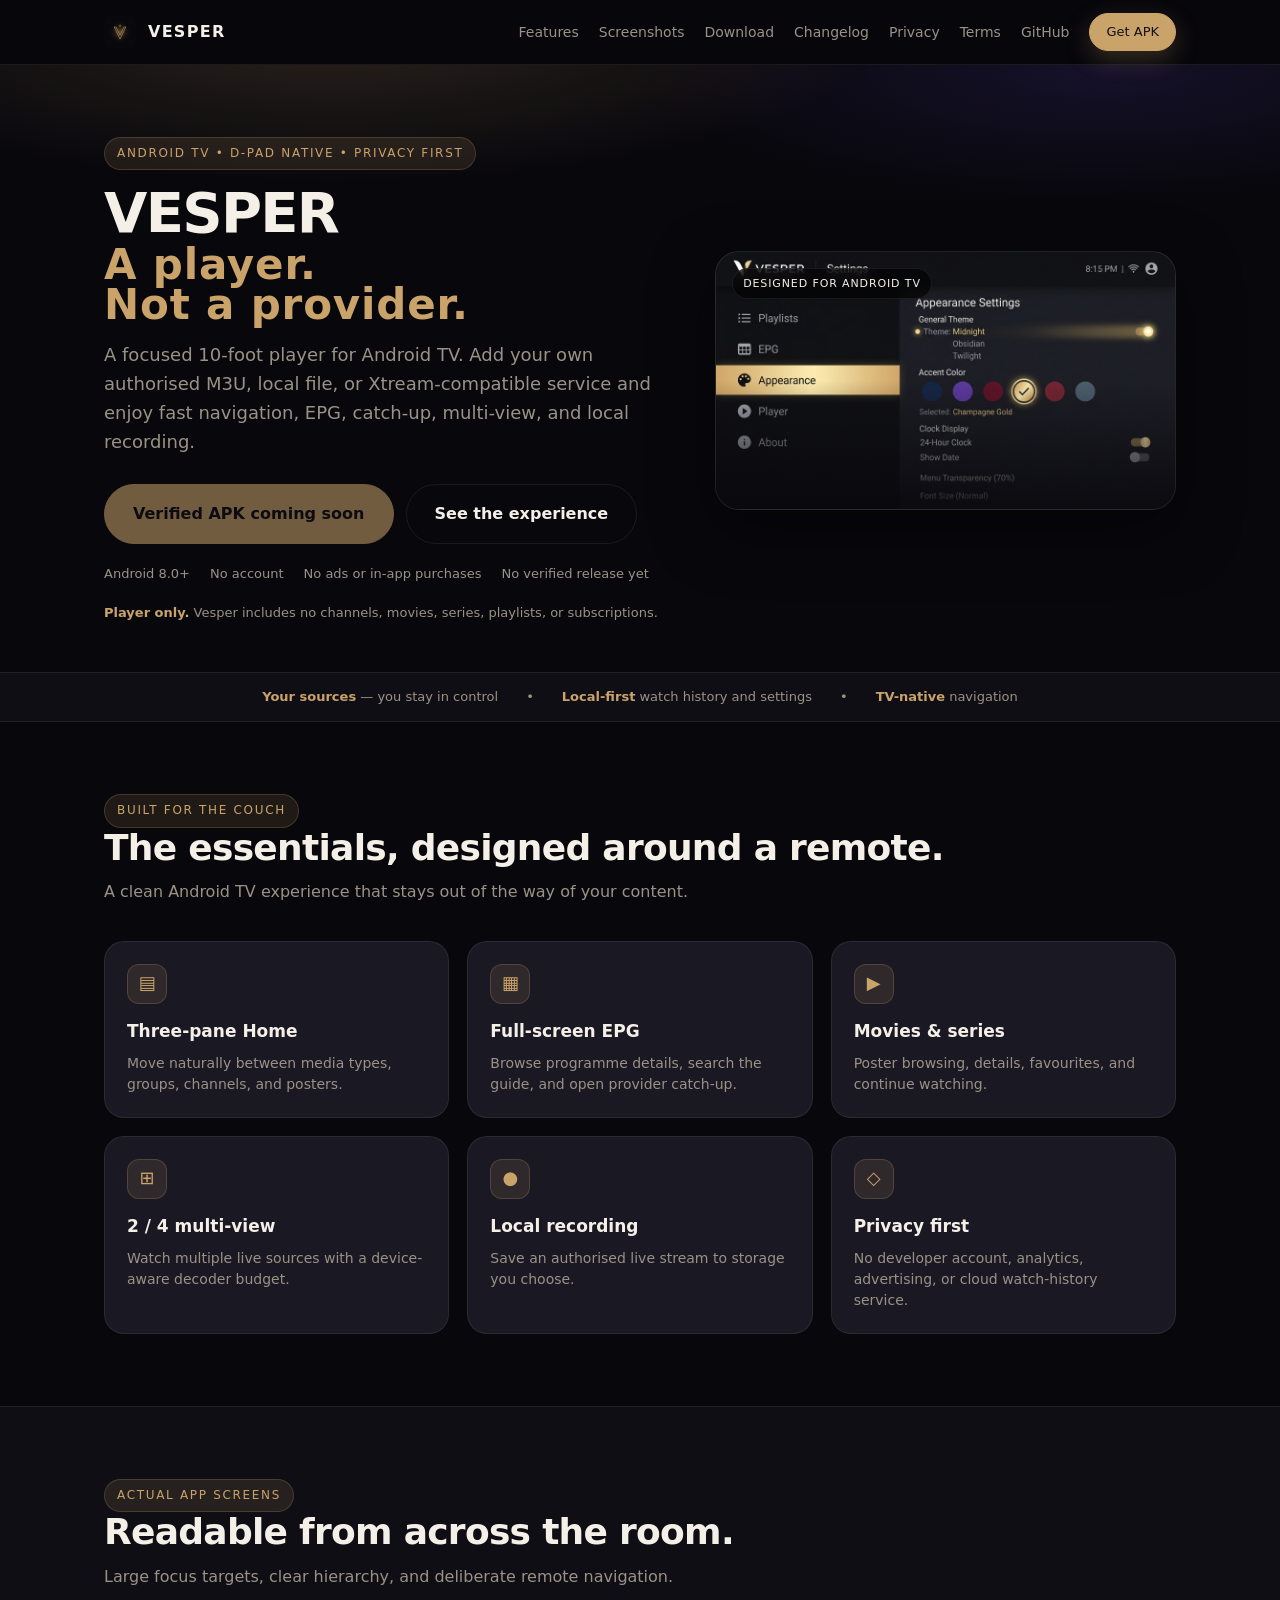
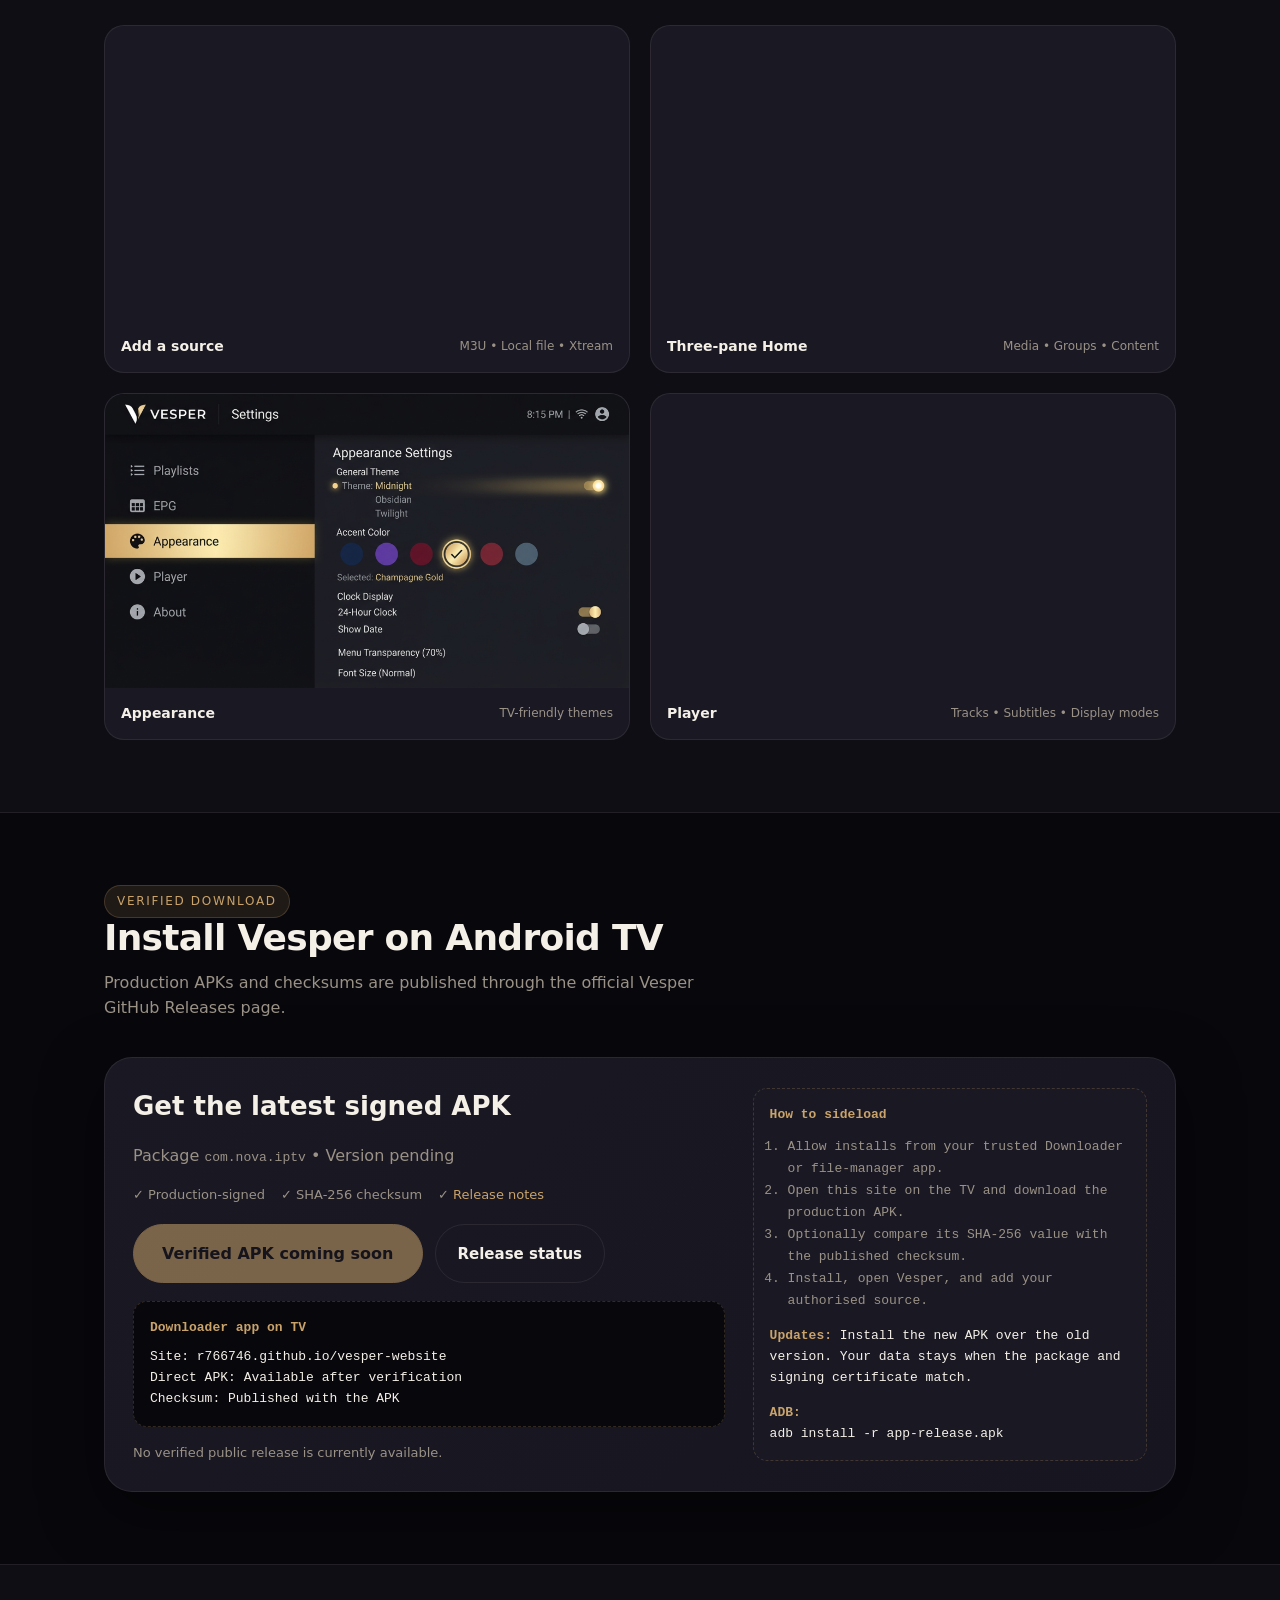
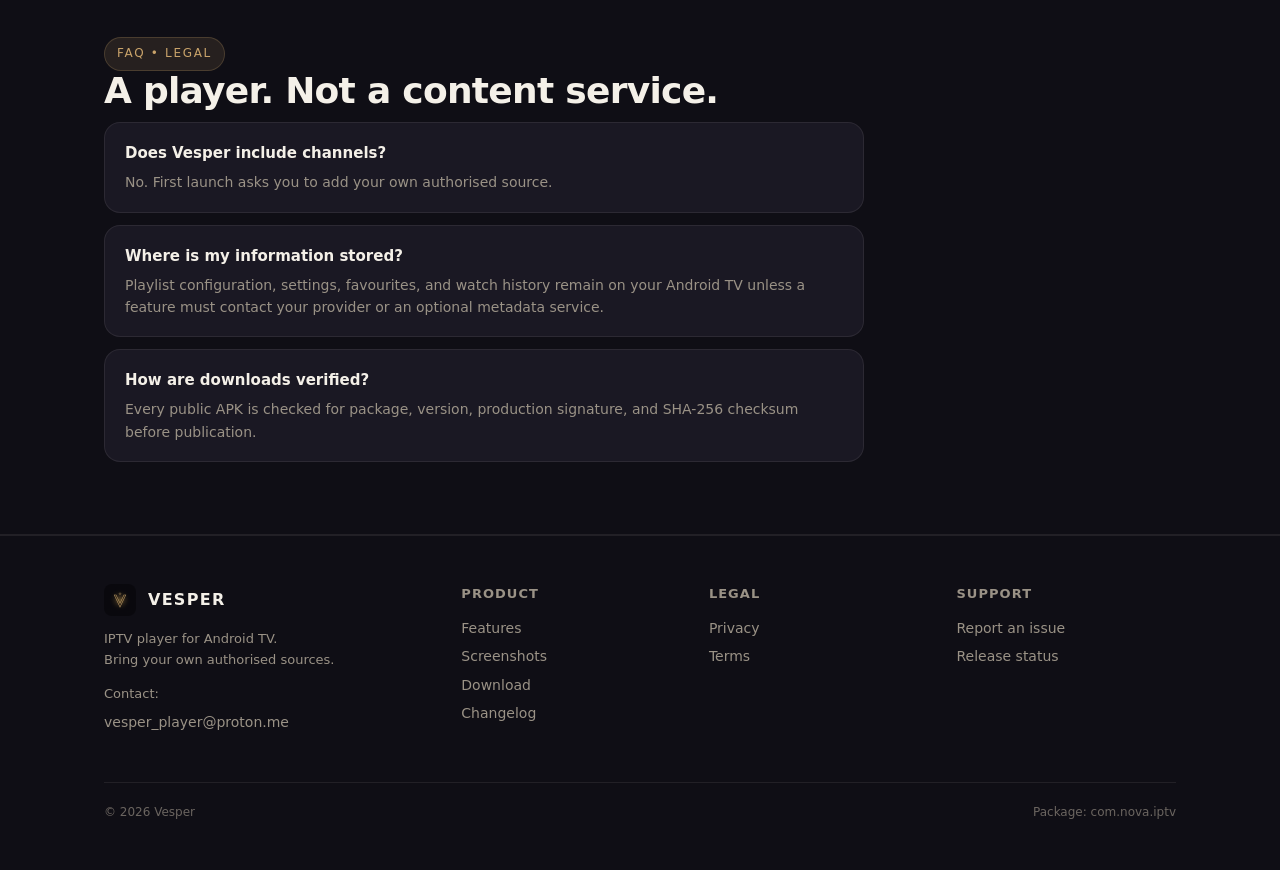
==== index.html @ 85195ca3 "Harden verified APK download website" ====
<!DOCTYPE html>
<html lang="en">
<head>
  <meta charset="utf-8"/>
  <meta name="viewport" content="width=device-width, initial-scale=1"/>
  <title>Vesper — IPTV Player for Android TV</title>
  <meta name="description" content="Vesper is a privacy-first IPTV player for Android TV. Bring your own authorised M3U, local file, or Xtream-compatible service."/>
  <meta name="referrer" content="strict-origin-when-cross-origin"/>
  <meta http-equiv="Content-Security-Policy" content="default-src 'self'; img-src 'self' data:; script-src 'self'; style-src 'self'; connect-src 'self' https://api.github.com; base-uri 'self'; form-action 'none'; upgrade-insecure-requests"/>
  <link rel="canonical" href="https://r766746.github.io/vesper-website/"/>
  <meta property="og:title" content="Vesper — IPTV Player for Android TV"/>
  <meta property="og:description" content="A fast, privacy-first player built for the couch. Bring your own authorised sources."/>
  <meta property="og:image" content="https://r766746.github.io/vesper-website/assets/feature.png"/>
  <meta property="og:image:width" content="1024"/>
  <meta property="og:image:height" content="500"/>
  <meta property="og:url" content="https://r766746.github.io/vesper-website/"/>
  <meta property="og:type" content="website"/>
  <meta name="twitter:card" content="summary_large_image"/>
  <meta name="twitter:title" content="Vesper — IPTV Player for Android TV"/>
  <meta name="twitter:description" content="A fast, privacy-first player built for the couch."/>
  <meta name="twitter:image" content="https://r766746.github.io/vesper-website/assets/feature.png"/>
  <meta name="theme-color" content="#08070C"/>
  <link rel="icon" href="./assets/app_icon.png"/>
  <link rel="stylesheet" href="./assets/style.css"/>
</head>
<body>
<a href="#main-content" class="skip-link">Skip to main content</a>

<header class="header">
  <div class="container header-inner">
    <a class="brand" href="./" aria-label="Vesper home">
      <img src="./assets/app_icon.png" width="512" height="512" alt=""/> VESPER
    </a>
    <nav class="nav" id="nav" aria-label="Primary navigation">
      <a href="#features">Features</a>
      <a href="#screenshots">Screenshots</a>
      <a href="#download">Download</a>
      <a href="./changelog.html">Changelog</a>
      <a href="./privacy.html">Privacy</a>
      <a href="./terms.html">Terms</a>
      <a href="https://github.com/R766746/vesper-website" target="_blank" rel="noopener noreferrer">GitHub</a>
      <a class="btn btn-primary nav-cta" href="#download">Get APK</a>
    </nav>
    <button class="mobile-toggle" type="button" aria-label="Open navigation" aria-controls="nav" aria-expanded="false">Menu</button>
  </div>
</header>

<main id="main-content">
  <section class="hero">
    <div class="container hero-grid">
      <div>
        <div class="kicker">Android TV • D-pad native • Privacy first</div>
        <h1>VESPER <span>A player.<br/>Not a provider.</span></h1>
        <p class="lead">A focused 10-foot player for Android TV. Add your own authorised M3U, local file, or Xtream-compatible service and enjoy fast navigation, EPG, catch-up, multi-view, and local recording.</p>
        <div class="hero-actions">
          <a id="hero-dl" class="btn btn-primary btn-lg is-disabled" aria-disabled="true" tabindex="-1">Verified APK coming soon</a>
          <a class="btn btn-ghost btn-lg" href="#screenshots">See the experience</a>
        </div>
        <div class="hero-meta">
          <span>Android 8.0+</span>
          <span>No account</span>
          <span>No ads or in-app purchases</span>
          <span id="latest-version" aria-live="polite">Checking release…</span>
        </div>
        <p class="hero-note"><strong>Player only.</strong> Vesper includes no channels, movies, series, playlists, or subscriptions.</p>
      </div>
      <div class="hero-visual">
        <div class="badge-live">Designed for Android TV</div>
        <img src="./screenshots/screenshot_03_settings.png" width="1920" height="1080" alt="Vesper appearance settings on Android TV" fetchpriority="high"/>
      </div>
    </div>
  </section>

  <div class="trust">
    <div class="container trust-inner">
      <span><strong>Your sources</strong> — you stay in control</span>
      <span aria-hidden="true">•</span>
      <span><strong>Local-first</strong> watch history and settings</span>
      <span aria-hidden="true">•</span>
      <span><strong>TV-native</strong> navigation</span>
    </div>
  </div>

  <section id="features" class="section">
    <div class="container">
      <div class="kicker">Built for the couch</div>
      <h2>The essentials, designed around a remote.</h2>
      <p class="sub">A clean Android TV experience that stays out of the way of your content.</p>
      <div class="grid-3">
        <article class="card"><div class="icon" aria-hidden="true">▤</div><h3>Three-pane Home</h3><p>Move naturally between media types, groups, channels, and posters.</p></article>
        <article class="card"><div class="icon" aria-hidden="true">▦</div><h3>Full-screen EPG</h3><p>Browse programme details, search the guide, and open provider catch-up.</p></article>
        <article class="card"><div class="icon" aria-hidden="true">▶</div><h3>Movies &amp; series</h3><p>Poster browsing, details, favourites, and continue watching.</p></article>
        <article class="card"><div class="icon" aria-hidden="true">⊞</div><h3>2 / 4 multi-view</h3><p>Watch multiple live sources with a device-aware decoder budget.</p></article>
        <article class="card"><div class="icon" aria-hidden="true">●</div><h3>Local recording</h3><p>Save an authorised live stream to storage you choose.</p></article>
        <article class="card"><div class="icon" aria-hidden="true">◇</div><h3>Privacy first</h3><p>No developer account, analytics, advertising, or cloud watch-history service.</p></article>
      </div>
    </div>
  </section>

  <section id="screenshots" class="section section-alt">
    <div class="container">
      <div class="kicker">Actual app screens</div>
      <h2>Readable from across the room.</h2>
      <p class="sub">Large focus targets, clear hierarchy, and deliberate remote navigation.</p>
      <div class="screens">
        <figure class="screen"><img src="./screenshots/screenshot_01_add_playlist.png" width="1920" height="1080" alt="Vesper Add Playlist screen" loading="lazy" decoding="async"/><figcaption class="cap"><b>Add a source</b><span>M3U • Local file • Xtream</span></figcaption></figure>
        <figure class="screen"><img src="./screenshots/screenshot_02_empty_home.png" width="1920" height="1080" alt="Vesper three-pane Home screen" loading="lazy" decoding="async"/><figcaption class="cap"><b>Three-pane Home</b><span>Media • Groups • Content</span></figcaption></figure>
        <figure class="screen"><img src="./screenshots/screenshot_03_settings.png" width="1920" height="1080" alt="Vesper appearance settings screen" loading="lazy" decoding="async"/><figcaption class="cap"><b>Appearance</b><span>TV-friendly themes</span></figcaption></figure>
        <figure class="screen"><img src="./screenshots/screenshot_04_player.png" width="1920" height="1080" alt="Vesper live player controls" loading="lazy" decoding="async"/><figcaption class="cap"><b>Player</b><span>Tracks • Subtitles • Display modes</span></figcaption></figure>
      </div>
    </div>
  </section>

  <section id="download" class="section">
    <div class="container">
      <div class="kicker">Verified download</div>
      <h2>Install Vesper on Android TV</h2>
      <p class="sub">Production APKs and checksums are published through the official Vesper GitHub Releases page.</p>
      <div class="download-box">
        <div>
          <h3>Get the latest signed APK</h3>
          <p class="muted">Package <code>com.nova.iptv</code> • Version <span id="dl-version">pending</span></p>
          <div class="dl-meta"><span>✓ Production-signed</span><span>✓ SHA-256 checksum</span><span>✓ <a href="./changelog.html">Release notes</a></span></div>
          <div class="dl-actions">
            <a id="dl-btn" class="btn btn-primary btn-lg is-disabled" aria-disabled="true" tabindex="-1">Verified APK coming soon</a>
            <a id="release-history-link" class="btn btn-ghost" href="./changelog.html">Release status</a>
          </div>
          <div class="code-box download-details">
            <div><b>Downloader app on TV</b></div>
            <div class="detail-row">Site: <code>r766746.github.io/vesper-website</code></div>
            <div>Direct APK: <code id="direct-apk">Available after verification</code></div>
            <div>Checksum: <code id="checksum-link">Published with the APK</code></div>
          </div>
          <div id="release-notes" class="small muted release-status" aria-live="polite">Checking verified release information…</div>
        </div>
        <div class="code-box install-box">
          <b>How to sideload</b>
          <ol class="install-steps muted">
            <li>Allow installs from your trusted Downloader or file-manager app.</li>
            <li>Open this site on the TV and download the production APK.</li>
            <li>Optionally compare its SHA-256 value with the published checksum.</li>
            <li>Install, open Vesper, and add your authorised source.</li>
          </ol>
          <div class="install-note"><b>Updates:</b> Install the new APK over the old version. Your data stays when the package and signing certificate match.</div>
          <div class="install-note"><b>ADB:</b><br/><code>adb install -r app-release.apk</code></div>
        </div>
      </div>
    </div>
  </section>

  <section class="section section-alt">
    <div class="container">
      <div class="kicker">FAQ • Legal</div>
      <h2>A player. Not a content service.</h2>
      <div class="faq">
        <article class="faq-item"><h3>Does Vesper include channels?</h3><p>No. First launch asks you to add your own authorised source.</p></article>
        <article class="faq-item"><h3>Where is my information stored?</h3><p>Playlist configuration, settings, favourites, and watch history remain on your Android TV unless a feature must contact your provider or an optional metadata service.</p></article>
        <article class="faq-item"><h3>How are downloads verified?</h3><p>Every public APK is checked for package, version, production signature, and SHA-256 checksum before publication.</p></article>
      </div>
    </div>
  </section>
</main>

<footer class="footer">
  <div class="container">
    <div class="footer-grid">
      <div>
        <div class="brand"><img src="./assets/app_icon.png" width="512" height="512" alt=""/> VESPER</div>
        <p class="muted small">IPTV player for Android TV.<br/>Bring your own authorised sources.</p>
        <p class="small muted footer-contact">Contact: <a href="mailto:vesper_player@proton.me">vesper_player@proton.me</a></p>
      </div>
      <div><h4>Product</h4><a href="#features">Features</a><a href="#screenshots">Screenshots</a><a href="#download">Download</a><a href="./changelog.html">Changelog</a></div>
      <div><h4>Legal</h4><a href="./privacy.html">Privacy</a><a href="./terms.html">Terms</a></div>
      <div><h4>Support</h4><a href="https://github.com/R766746/vesper-website/issues" target="_blank" rel="noopener noreferrer">Report an issue</a><a href="./changelog.html">Release status</a></div>
    </div>
    <div class="copy"><span>© 2026 Vesper</span><span>Package: com.nova.iptv</span></div>
  </div>
</footer>

<script src="./assets/site.js" defer></script>
</body>
</html>
---- assets/style.css ----
:root{
  --bg:#08070C;
  --bg-2:#0F0E15;
  --bg-3:#17151F;
  --card:#1A1823;
  --card-2:#221F2F;
  --text:#F4F0E8;
  --muted:#9A9286;
  --muted-2:#6B6560;
  --gold:#C9A36A;
  --gold-2:#E8C99A;
  --gold-soft:rgba(201,163,106,0.12);
  --gold-border:rgba(201,163,106,0.22);
  --border:rgba(244,240,232,0.08);
  --radius:20px;
  --radius-sm:12px;
  --shadow:0 20px 60px rgba(0,0,0,0.5);
  --max:1120px;
}
*{box-sizing:border-box}
html{scroll-behavior:smooth}
body{
  margin:0;
  font-family:ui-sans-serif, system-ui, -apple-system, "Segoe UI", Roboto, Helvetica, Arial, sans-serif;
  background:var(--bg);
  color:var(--text);
  line-height:1.6;
  -webkit-font-smoothing:antialiased;
  overflow-x:hidden;
}
a{color:var(--gold); text-decoration:none}
a:hover{color:var(--gold-2)}
img{max-width:100%; height:auto; display:block}
.container{max-width:var(--max); margin:0 auto; padding:0 24px}
.muted{color:var(--muted)}
.small{font-size:13px}
.kicker{
  display:inline-flex; align-items:center; gap:8px;
  font-size:12px; letter-spacing:0.14em; text-transform:uppercase;
  color:var(--gold); background:var(--gold-soft);
  border:1px solid var(--gold-border);
  padding:6px 12px; border-radius:999px;
}
.btn{
  display:inline-flex; align-items:center; justify-content:center; gap:10px;
  padding:14px 22px; border-radius:999px; font-weight:600; font-size:15px;
  border:1px solid transparent; cursor:pointer; transition:.2s;
  text-decoration:none; white-space:nowrap;
}
.btn-primary{
  background:var(--gold); color:#121017; border-color:var(--gold);
  box-shadow:0 8px 24px rgba(201,163,106,0.25);
}
.btn.is-disabled{
  opacity:.55;
  pointer-events:none;
  box-shadow:none;
  cursor:not-allowed;
}

/* Skip link for accessibility */
.skip-link {
  position: absolute;
  left: -999px;
  top: auto;
  background: var(--bg);
  color: var(--text);
  padding: 8px 12px;
  z-index: 1000;
  border: 1px solid var(--border);
  border-radius: 4px;
}
.skip-link:focus {
  left: 16px;
}

.btn:focus-visible,
a:focus-visible,
button:focus-visible {
  outline: 2px solid var(--gold);
  outline-offset: 2px;
}

.btn-ghost{
  background:transparent; color:var(--text); border-color:var(--border);
}
.btn-ghost:hover{border-color:var(--gold-border); background:var(--gold-soft)}
.btn-lg{padding:16px 28px; font-size:16px}

/* header */
.header{
  position:sticky; top:0; z-index:50;
  backdrop-filter: blur(16px);
  background:rgba(8,7,12,0.72);
  border-bottom:1px solid var(--border);
}
.header-inner{
  display:flex; align-items:center; justify-content:space-between;
  height:64px;
}
.brand{display:flex; align-items:center; gap:12px; font-weight:800; letter-spacing:0.08em; color:var(--text)}
.brand img{width:32px; height:32px; border-radius:8px}
.nav{display:flex; gap:20px; align-items:center}
.nav a{color:var(--muted); font-size:14px; font-weight:500}
.nav a:hover{color:var(--text)}
.nav .btn{padding:8px 16px; font-size:13px}
.nav .nav-cta{color:#121017}
.mobile-toggle{display:none; background:none; border:1px solid var(--border); color:var(--text); padding:8px 12px; border-radius:10px}

/* hero */
.hero{
  padding:72px 0 48px;
  position:relative; overflow:hidden;
}
.hero::before{
  content:""; position:absolute; inset:-20% -10% auto -10%; height:70%;
  background: radial-gradient(60% 60% at 30% 20%, rgba(201,163,106,0.18), transparent 60%),
              radial-gradient(50% 50% at 80% 30%, rgba(120,90,255,0.12), transparent 60%);
  pointer-events:none;
}
.hero-grid{
  display:grid; grid-template-columns:1.1fr 0.9fr; gap:48px; align-items:center;
  position:relative;
}
.hero h1{
  font-size:56px; line-height:0.95; letter-spacing:-0.03em; margin:16px 0 16px;
  font-weight:900;
}
.hero h1 span{display:block; color:var(--gold); font-weight:800; font-size:42px; margin-top:6px; letter-spacing:0.02em}
.hero p.lead{font-size:18px; color:var(--muted); max-width:560px; margin:0 0 24px}
.hero-actions{display:flex; gap:12px; flex-wrap:wrap; margin:28px 0 20px}
.hero-meta{display:flex; gap:20px; flex-wrap:wrap; margin-top:18px; font-size:13px; color:var(--muted)}
.hero-meta strong{color:var(--text)}
.hero-note{margin:18px 0 0; color:var(--muted); font-size:13px; max-width:600px}
.hero-note strong{color:var(--gold)}
.hero-visual{
  position:relative; border-radius:24px; overflow:hidden;
  background:linear-gradient(180deg, var(--card), var(--bg-2));
  border:1px solid var(--border); box-shadow:var(--shadow);
  aspect-ratio:16/9;
}
.hero-visual img{width:100%; height:100%; object-fit:cover}
.hero-visual::after{
  content:""; position:absolute; inset:0;
  background:linear-gradient(180deg, transparent 50%, rgba(8,7,12,0.85));
}
.badge-live{
  position:absolute; top:16px; left:16px; z-index:2;
  background:rgba(0,0,0,0.6); border:1px solid var(--border); backdrop-filter:blur(8px);
  color:var(--text); padding:6px 10px; border-radius:999px; font-size:11px; letter-spacing:0.08em; text-transform:uppercase;
}

/* trust */
.trust{
  border-top:1px solid var(--border); border-bottom:1px solid var(--border);
  background:var(--bg-2); padding:14px 0;
}
.trust-inner{display:flex; gap:28px; flex-wrap:wrap; justify-content:center; align-items:center; font-size:13px; color:var(--muted)}
.trust-inner strong{color:var(--gold)}

/* sections */
.section{padding:72px 0}
.section-alt{background:var(--bg-2); border-top:1px solid var(--border); border-bottom:1px solid var(--border)}
.section h2{font-size:36px; line-height:1.1; margin:0 0 12px; letter-spacing:-0.02em}
.section .sub{color:var(--muted); max-width:640px; margin:0 0 36px; font-size:16px}
.grid-3{display:grid; grid-template-columns:repeat(3,1fr); gap:18px}
.grid-2{display:grid; grid-template-columns:repeat(2,1fr); gap:18px}
.card{
  background:var(--card); border:1px solid var(--border); border-radius:var(--radius);
  padding:22px; transition:.2s;
}
.card:hover{border-color:var(--gold-border); transform:translateY(-2px); background:var(--card-2)}
.card h3{margin:0 0 8px; font-size:17px}
.card p{margin:0; color:var(--muted); font-size:14px; line-height:1.5}
.card .icon{
  width:40px; height:40px; border-radius:12px; display:grid; place-items:center;
  background:var(--gold-soft); border:1px solid var(--gold-border); color:var(--gold); margin-bottom:14px; font-size:18px
}

/* screenshots */
.screens{display:grid; grid-template-columns:repeat(2,1fr); gap:20px}
.screen{
  border-radius:20px; overflow:hidden; border:1px solid var(--border); background:var(--card);
  position:relative; margin:0;
}
.screen img{width:100%; aspect-ratio:16/9; object-fit:cover}
.screen .cap{padding:14px 16px; display:flex; justify-content:space-between; align-items:center}
.screen .cap b{font-size:14px}
.screen .cap span{font-size:12px; color:var(--muted)}

/* download */
.download-box{
  display:grid; grid-template-columns:1.2fr 0.8fr; gap:28px; align-items:center;
  background:linear-gradient(135deg, var(--card), var(--bg-3));
  border:1px solid var(--border); border-radius:28px; padding:28px; box-shadow:var(--shadow);
}
.download-box h3{font-size:26px; margin:0 0 10px}
.dl-meta{display:flex; gap:16px; flex-wrap:wrap; margin:16px 0; font-size:13px; color:var(--muted)}
.dl-actions{display:flex; gap:12px; flex-wrap:wrap; margin-top:18px}
.code-box{
  background:var(--bg); border:1px dashed var(--gold-border); border-radius:14px; padding:16px;
  font-family:ui-monospace, SFMono-Regular, Menlo, monospace; font-size:13px;
}
.code-box b{color:var(--gold)}
.download-details{margin-top:18px}
.detail-row{margin-top:8px}
.release-status{margin-top:16px}
.install-box{background:var(--card)}
.install-steps{margin:10px 0 0 18px; padding:0; line-height:1.7}
.install-note{margin-top:14px}

/* faq */
.faq{display:grid; gap:12px; max-width:760px}
.faq-item{
  background:var(--card); border:1px solid var(--border); border-radius:16px; padding:18px 20px;
}
.faq-item h3{margin:0 0 6px; font-size:15px}
.faq-item p{margin:0; color:var(--muted); font-size:14px}

/* footer */
.footer{padding:48px 0; border-top:1px solid var(--border); background:var(--bg-2)}
.footer-grid{display:grid; grid-template-columns:1.5fr 1fr 1fr 1fr; gap:28px}
.footer h4{margin:0 0 12px; font-size:13px; letter-spacing:0.08em; text-transform:uppercase; color:var(--muted)}
.footer a{color:var(--muted); font-size:14px; display:block; margin:6px 0}
.footer a:hover{color:var(--text)}
.footer .brand{margin-bottom:12px}
.copy{margin-top:36px; padding-top:20px; border-top:1px solid var(--border); display:flex; justify-content:space-between; flex-wrap:wrap; gap:12px; font-size:12px; color:var(--muted-2)}
.footer-contact{margin-top:12px}

/* legal and supporting pages */
.prose{max-width:760px; margin:0 auto; padding:32px 24px 72px}
.prose h1{font-size:36px; margin:12px 0 8px}
.prose h2{font-size:20px; margin:28px 0 10px}
.prose p, .prose li{color:#C8C2B6; font-size:15px}
.prose ul{padding-left:20px}
.prose .muted{color:var(--muted)}
.back{display:inline-flex; gap:8px; align-items:center; margin-bottom:18px}
.current-link{color:var(--text) !important}
.legal-note{margin-top:32px; padding-top:20px; border-top:1px solid var(--border)}
.copy.compact{margin-top:0}
.changelog-intro{margin-top:28px}
.release-integrity{margin-top:32px}
.release-integrity-copy{margin-top:10px}
.error-page{padding:80px 24px; text-align:center}
.error-page h1{font-size:48px}
.error-actions{margin-top:24px}

/* changelog */
.changelog{max-width:760px}
.changelog-entry{border-left:2px solid var(--border); padding:0 0 28px 20px; position:relative; margin-left:8px}
.changelog-entry::before{content:""; width:10px; height:10px; background:var(--gold); border-radius:50%; position:absolute; left:-6px; top:6px; box-shadow:0 0 0 4px var(--gold-soft)}
.changelog-entry h3{margin:0 0 6px; font-size:18px}
.changelog-entry .date{font-size:12px; color:var(--muted); margin-bottom:10px}
.changelog-entry ul{margin:8px 0 0 18px; color:var(--muted); font-size:14px}

/* responsive */
@media(max-width:900px){
  .hero-grid{grid-template-columns:1fr; gap:28px}
  .hero h1{font-size:42px} .hero h1 span{font-size:32px}
  .grid-3{grid-template-columns:1fr 1fr}
  .screens{grid-template-columns:1fr}
  .download-box{grid-template-columns:1fr}
  .footer-grid{grid-template-columns:1fr 1fr}
  .nav{display:none}
  .nav.open{display:flex; position:absolute; top:64px; left:0; right:0; max-height:calc(100vh - 64px); overflow:auto; background:var(--bg-2); border-bottom:1px solid var(--border); padding:16px 24px 24px; flex-direction:column; align-items:flex-start; box-shadow:var(--shadow)}
  .mobile-toggle{display:inline-flex}
  .mobile-toggle[aria-expanded="true"]{border-color:var(--gold-border); background:var(--gold-soft)}
}
@media(max-width:560px){
  .grid-3, .grid-2{grid-template-columns:1fr}
  .footer-grid{grid-template-columns:1fr}
  .hero{padding:40px 0 28px}
}

@media(prefers-reduced-motion:reduce){
  html{scroll-behavior:auto}
  *, *::before, *::after{transition-duration:.01ms !important; animation-duration:.01ms !important; animation-iteration-count:1 !important}
  .card:hover{transform:none}
}
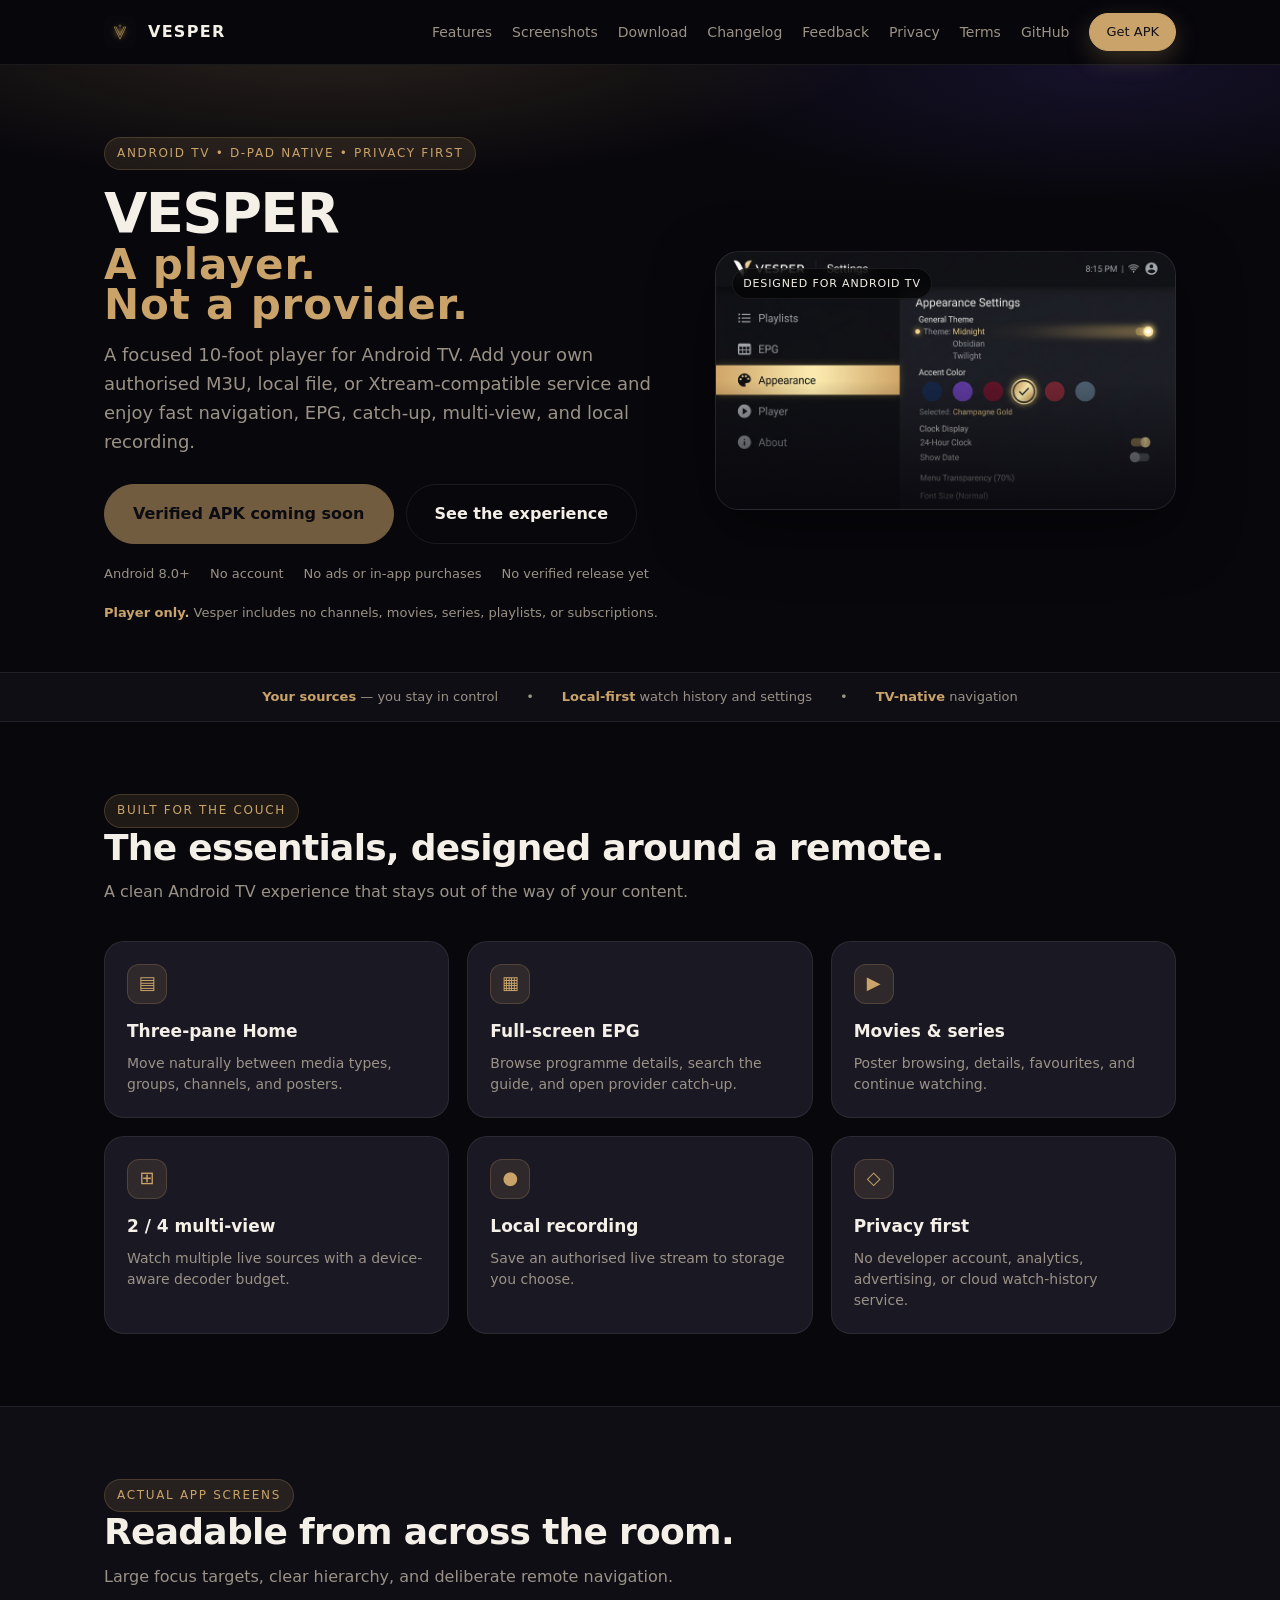
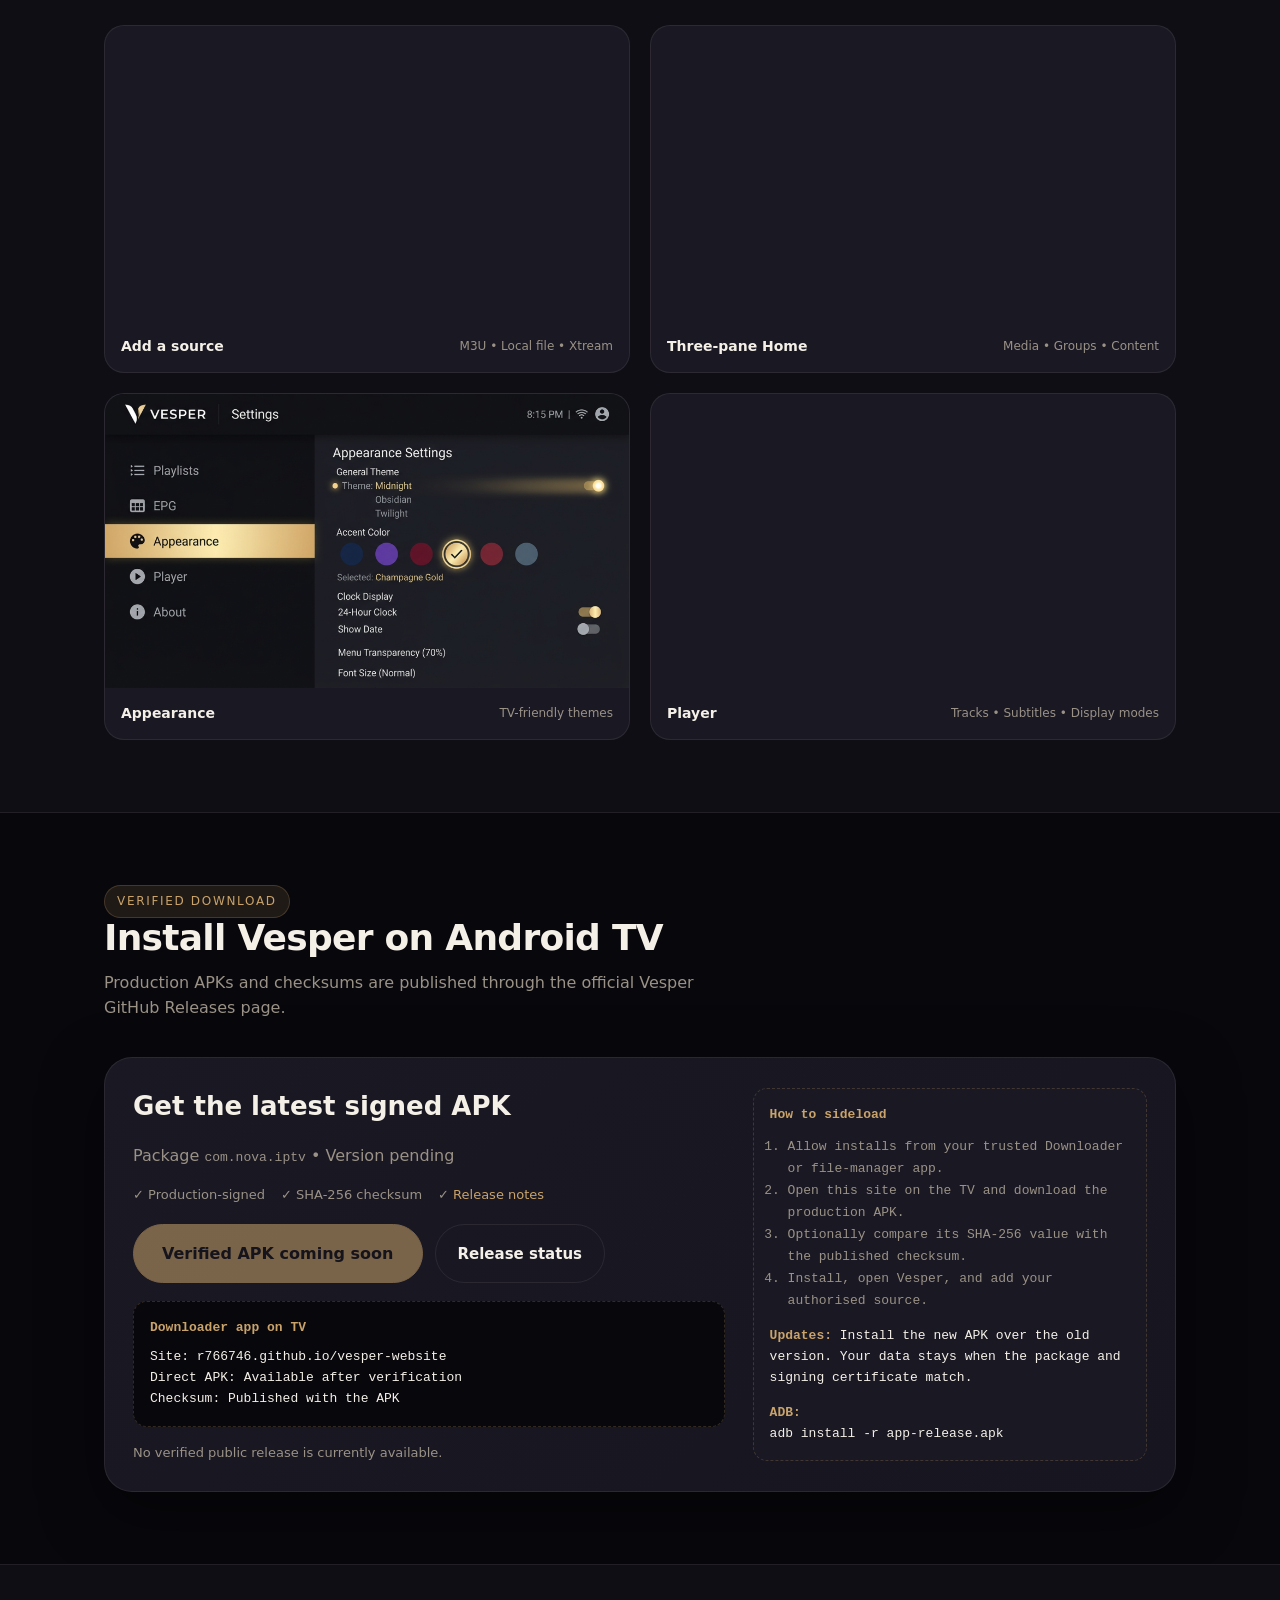
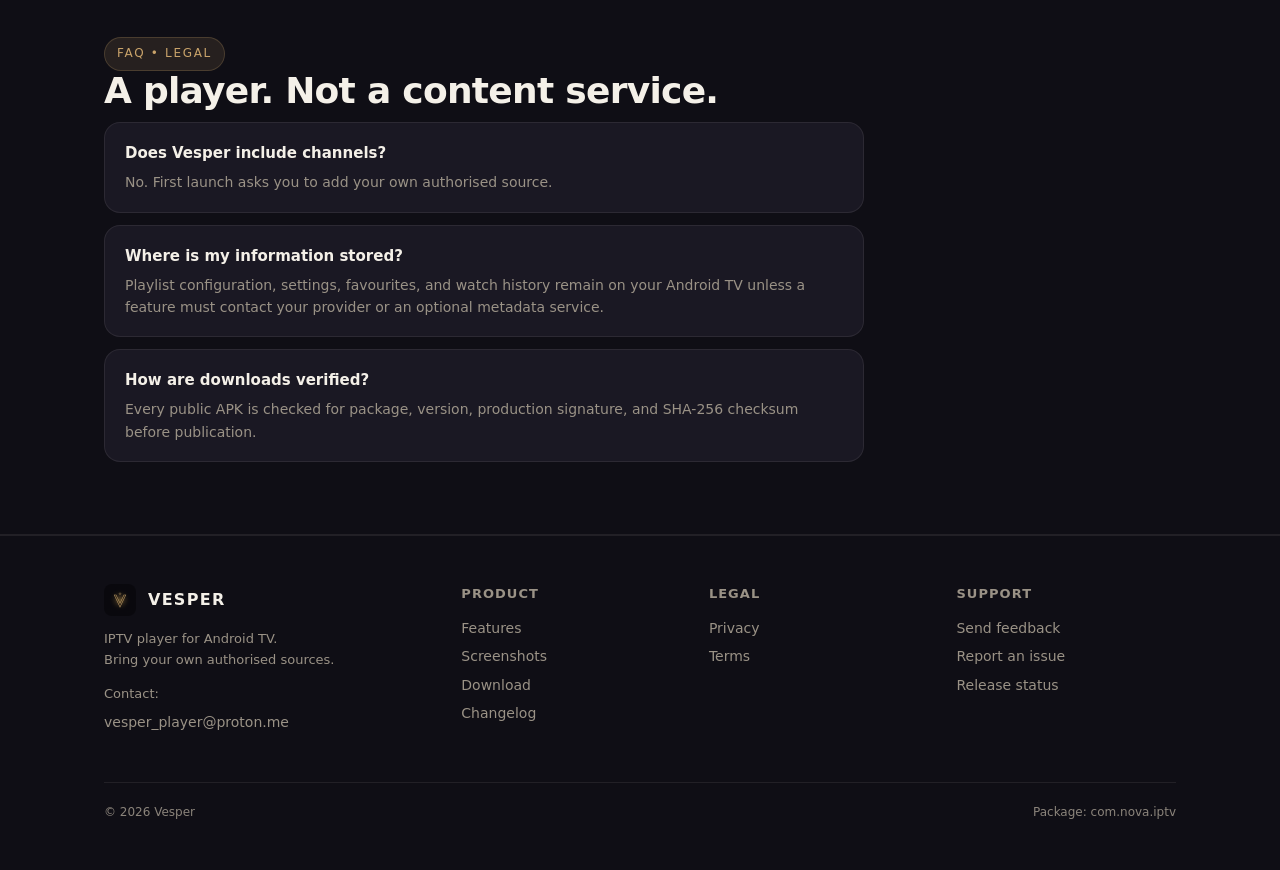
==== commit 82001664: "feat: add user feedback form" ====
--- a/index.html
+++ b/index.html
@@ -36,6 +36,7 @@
       <a href="#screenshots">Screenshots</a>
       <a href="#download">Download</a>
       <a href="./changelog.html">Changelog</a>
+      <a href="./feedback.html">Feedback</a>
       <a href="./privacy.html">Privacy</a>
       <a href="./terms.html">Terms</a>
       <a href="https://github.com/R766746/vesper-website" target="_blank" rel="noopener noreferrer">GitHub</a>
@@ -171,7 +172,7 @@
       </div>
       <div><h4>Product</h4><a href="#features">Features</a><a href="#screenshots">Screenshots</a><a href="#download">Download</a><a href="./changelog.html">Changelog</a></div>
       <div><h4>Legal</h4><a href="./privacy.html">Privacy</a><a href="./terms.html">Terms</a></div>
-      <div><h4>Support</h4><a href="https://github.com/R766746/vesper-website/issues" target="_blank" rel="noopener noreferrer">Report an issue</a><a href="./changelog.html">Release status</a></div>
+      <div><h4>Support</h4><a href="./feedback.html">Send feedback</a><a href="https://github.com/R766746/vesper-website/issues" target="_blank" rel="noopener noreferrer">Report an issue</a><a href="./changelog.html">Release status</a></div>
     </div>
     <div class="copy"><span>© 2026 Vesper</span><span>Package: com.nova.iptv</span></div>
   </div>
--- a/assets/style.css
+++ b/assets/style.css
@@ -6,7 +6,7 @@
   --card-2:#221F2F;
   --text:#F4F0E8;
   --muted:#9A9286;
-  --muted-2:#6B6560;
+  --muted-2:#8B847B;
   --gold:#C9A36A;
   --gold-2:#E8C99A;
   --gold-soft:rgba(201,163,106,0.12);
@@ -232,6 +232,7 @@
 .prose h1{font-size:36px; margin:12px 0 8px}
 .prose h2{font-size:20px; margin:28px 0 10px}
 .prose p, .prose li{color:#C8C2B6; font-size:15px}
+.prose p a, .prose li a{text-decoration:underline; text-underline-offset:3px}
 .prose ul{padding-left:20px}
 .prose .muted{color:var(--muted)}
 .back{display:inline-flex; gap:8px; align-items:center; margin-bottom:18px}
@@ -244,6 +245,30 @@
 .error-page{padding:80px 24px; text-align:center}
 .error-page h1{font-size:48px}
 .error-actions{margin-top:24px}
+
+/* feedback */
+.feedback-page{max-width:860px}
+.feedback-intro{max-width:680px}
+.feedback-form{
+  display:grid; gap:20px; margin-top:28px; padding:28px;
+  background:linear-gradient(135deg, var(--card), var(--bg-3));
+  border:1px solid var(--border); border-radius:var(--radius); box-shadow:var(--shadow);
+}
+.feedback-grid{display:grid; grid-template-columns:1fr 1fr; gap:18px}
+.form-field{display:grid; gap:7px}
+.form-field label{font-weight:700; font-size:14px}
+.form-field input,.form-field select,.form-field textarea{
+  width:100%; border:1px solid var(--border); border-radius:12px;
+  background:var(--bg); color:var(--text); padding:12px 14px; font:inherit;
+}
+.form-field textarea{min-height:170px; resize:vertical}
+.form-field input:focus,.form-field select:focus,.form-field textarea:focus{
+  outline:2px solid var(--gold); outline-offset:2px; border-color:var(--gold);
+}
+.form-help{color:var(--muted); font-size:13px; margin:0}
+.feedback-actions{display:flex; align-items:center; gap:18px; flex-wrap:wrap}
+.feedback-actions .btn{font:inherit}
+.honeypot{position:absolute !important; left:-10000px !important; width:1px !important; height:1px !important; overflow:hidden !important}
 
 /* changelog */
 .changelog{max-width:760px}
@@ -267,7 +292,7 @@
   .mobile-toggle[aria-expanded="true"]{border-color:var(--gold-border); background:var(--gold-soft)}
 }
 @media(max-width:560px){
-  .grid-3, .grid-2{grid-template-columns:1fr}
+  .grid-3, .grid-2, .feedback-grid{grid-template-columns:1fr}
   .footer-grid{grid-template-columns:1fr}
   .hero{padding:40px 0 28px}
 }
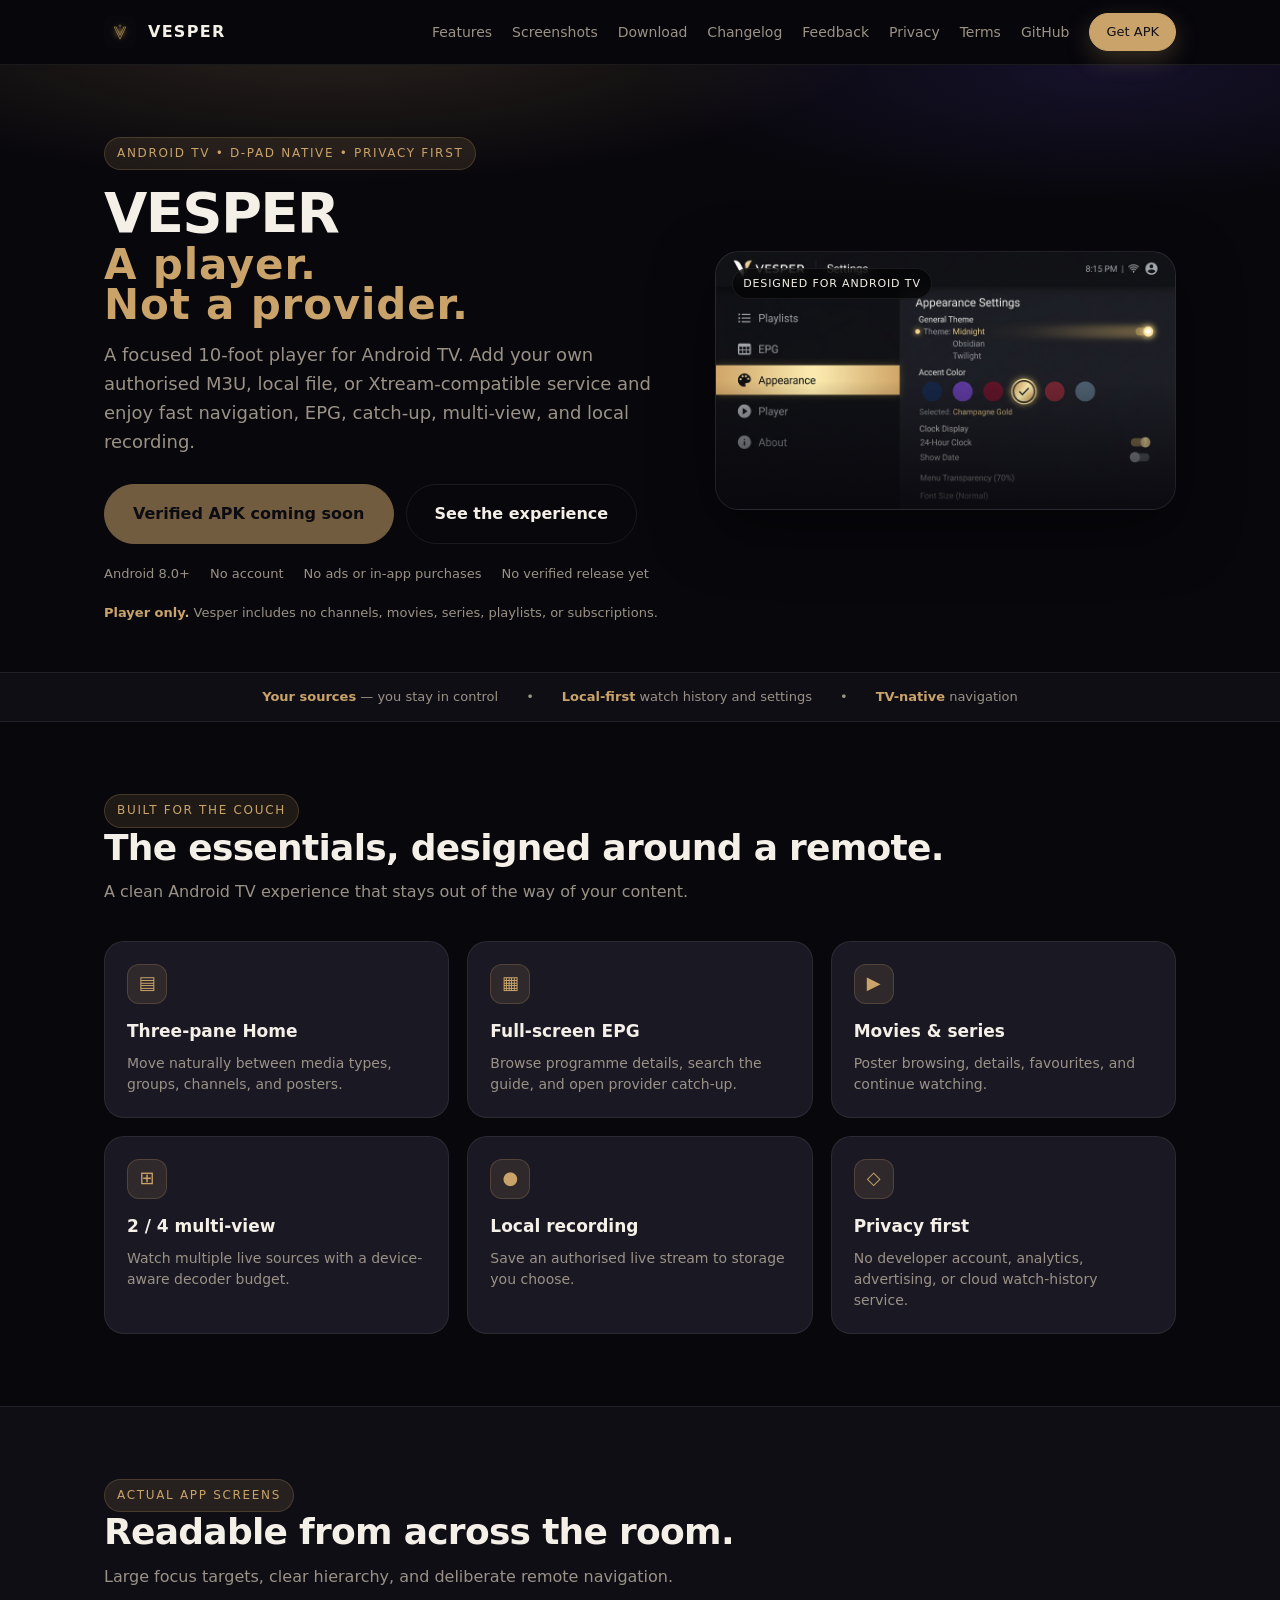
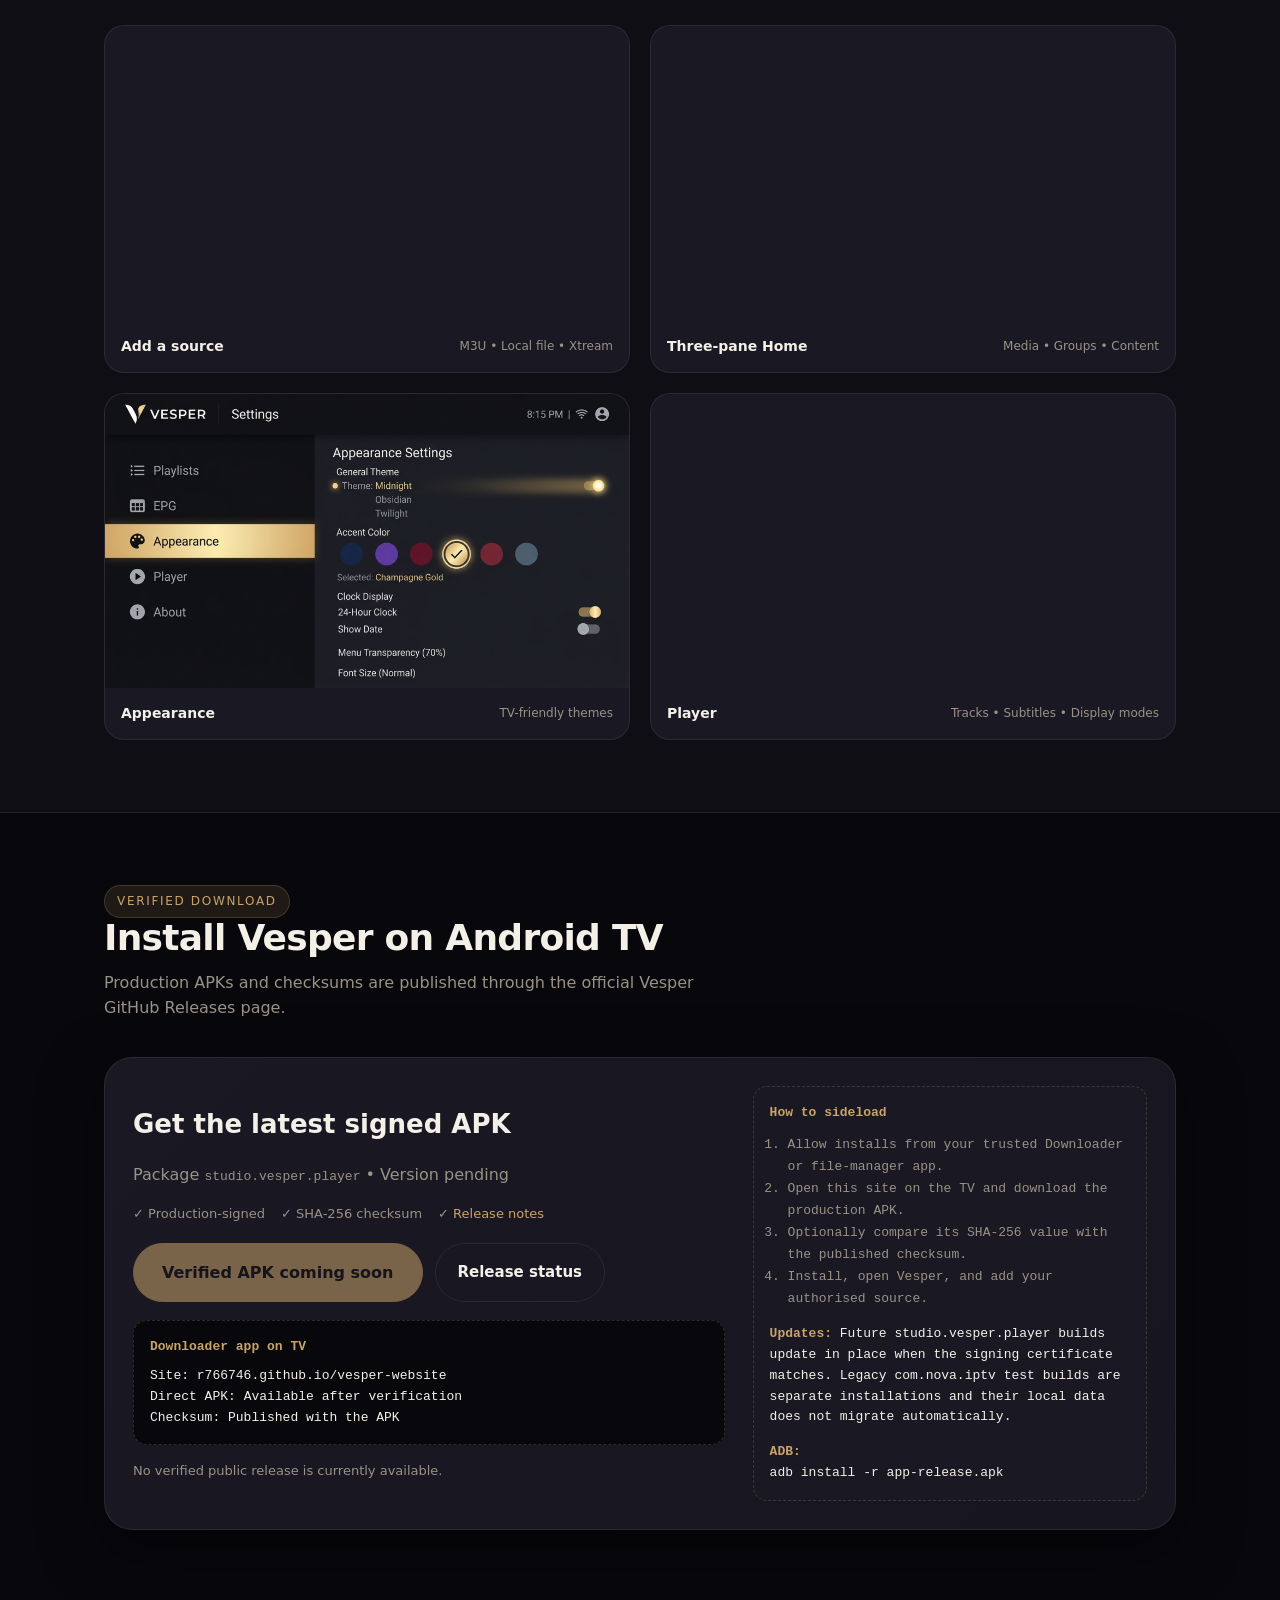
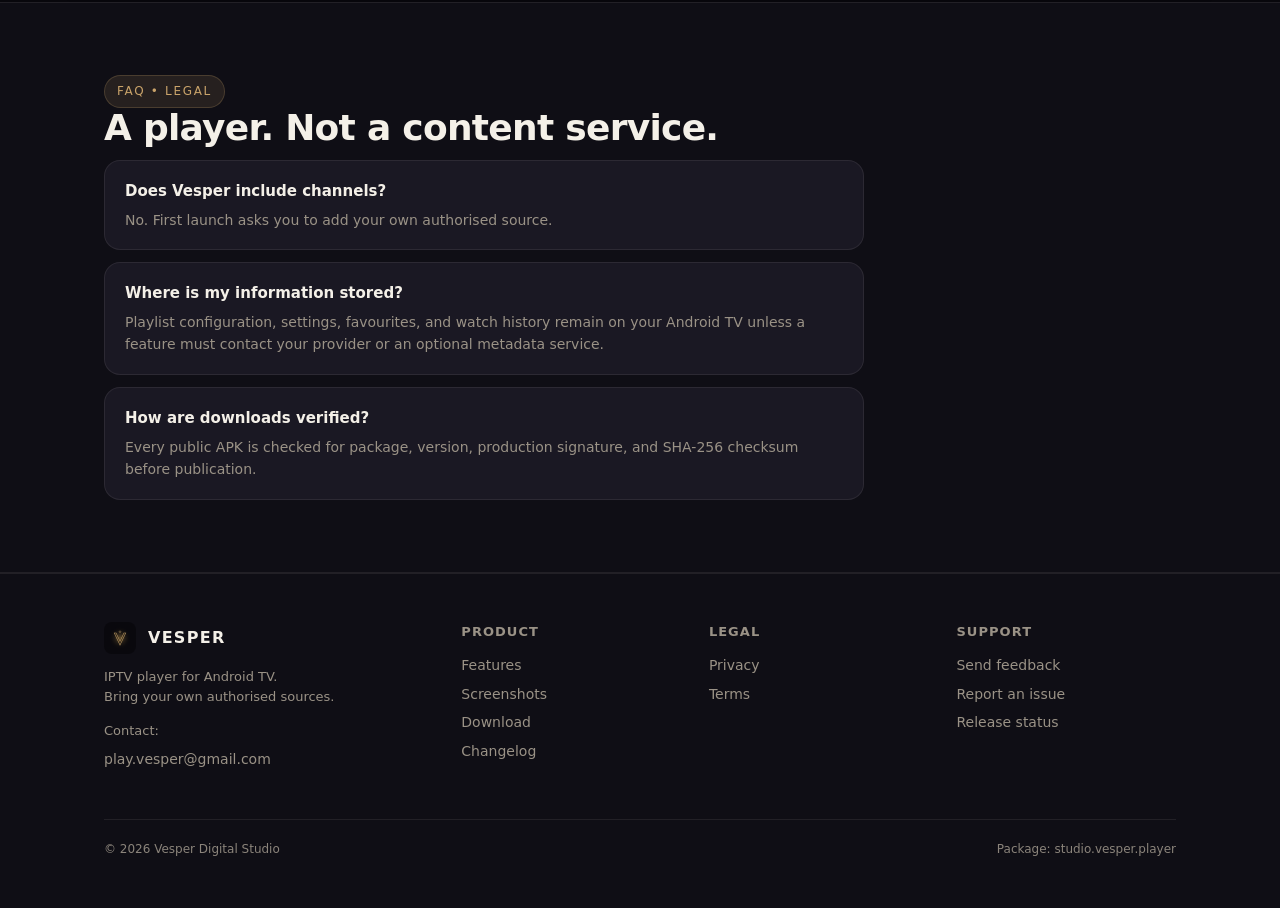
==== commit 57f6da55: "docs: align website with Play subscriptions" ====
--- a/index.html
+++ b/index.html
@@ -120,7 +120,7 @@
       <div class="download-box">
         <div>
           <h3>Get the latest signed APK</h3>
-          <p class="muted">Package <code>com.nova.iptv</code> • Version <span id="dl-version">pending</span></p>
+          <p class="muted">Package <code>studio.vesper.player</code> • Version <span id="dl-version">pending</span></p>
           <div class="dl-meta"><span>✓ Production-signed</span><span>✓ SHA-256 checksum</span><span>✓ <a href="./changelog.html">Release notes</a></span></div>
           <div class="dl-actions">
             <a id="dl-btn" class="btn btn-primary btn-lg is-disabled" aria-disabled="true" tabindex="-1">Verified APK coming soon</a>
@@ -142,7 +142,7 @@
             <li>Optionally compare its SHA-256 value with the published checksum.</li>
             <li>Install, open Vesper, and add your authorised source.</li>
           </ol>
-          <div class="install-note"><b>Updates:</b> Install the new APK over the old version. Your data stays when the package and signing certificate match.</div>
+          <div class="install-note"><b>Updates:</b> Future <code>studio.vesper.player</code> builds update in place when the signing certificate matches. Legacy <code>com.nova.iptv</code> test builds are separate installations and their local data does not migrate automatically.</div>
           <div class="install-note"><b>ADB:</b><br/><code>adb install -r app-release.apk</code></div>
         </div>
       </div>
@@ -168,13 +168,13 @@
       <div>
         <div class="brand"><img src="./assets/app_icon.png" width="512" height="512" alt=""/> VESPER</div>
         <p class="muted small">IPTV player for Android TV.<br/>Bring your own authorised sources.</p>
-        <p class="small muted footer-contact">Contact: <a href="mailto:vesper_player@proton.me">vesper_player@proton.me</a></p>
+        <p class="small muted footer-contact">Contact: <a href="mailto:play.vesper@gmail.com">play.vesper@gmail.com</a></p>
       </div>
       <div><h4>Product</h4><a href="#features">Features</a><a href="#screenshots">Screenshots</a><a href="#download">Download</a><a href="./changelog.html">Changelog</a></div>
       <div><h4>Legal</h4><a href="./privacy.html">Privacy</a><a href="./terms.html">Terms</a></div>
       <div><h4>Support</h4><a href="./feedback.html">Send feedback</a><a href="https://github.com/R766746/vesper-website/issues" target="_blank" rel="noopener noreferrer">Report an issue</a><a href="./changelog.html">Release status</a></div>
     </div>
-    <div class="copy"><span>© 2026 Vesper</span><span>Package: com.nova.iptv</span></div>
+    <div class="copy"><span>© 2026 Vesper Digital Studio</span><span>Package: studio.vesper.player</span></div>
   </div>
 </footer>
 
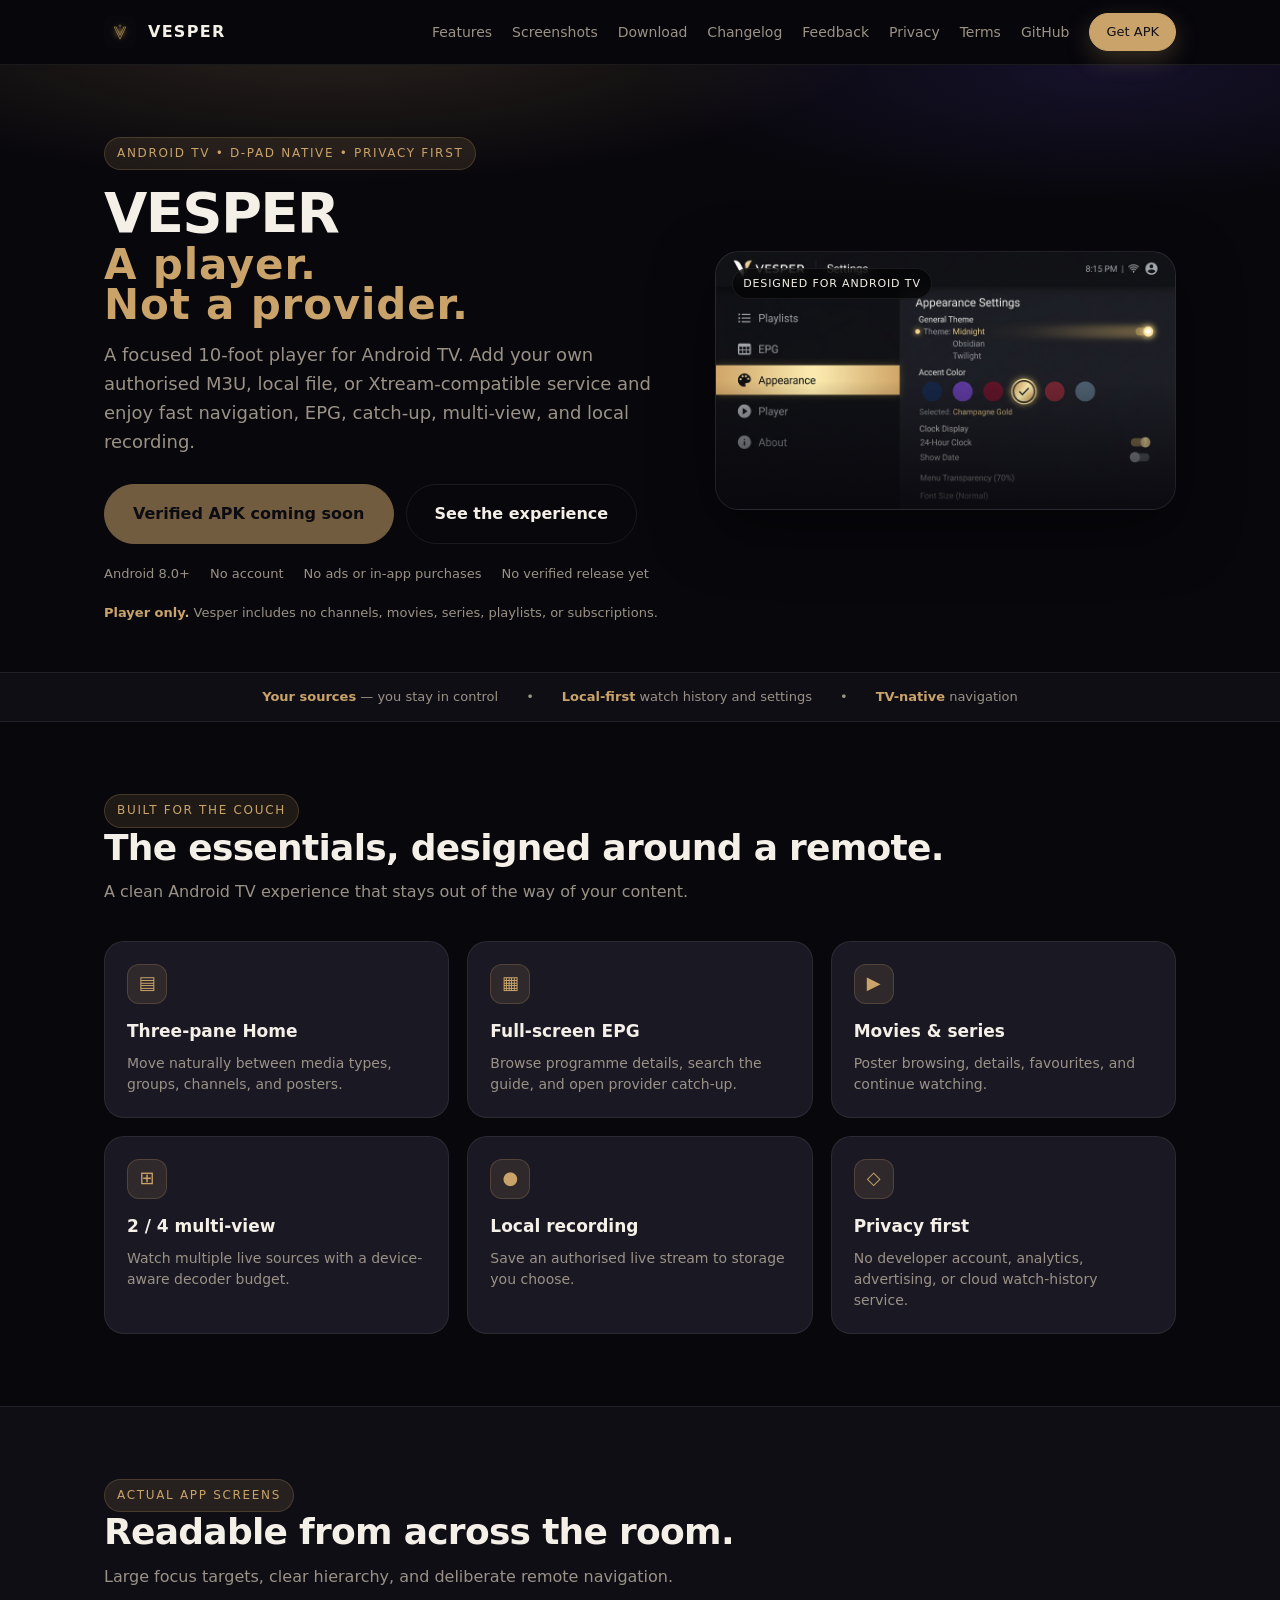
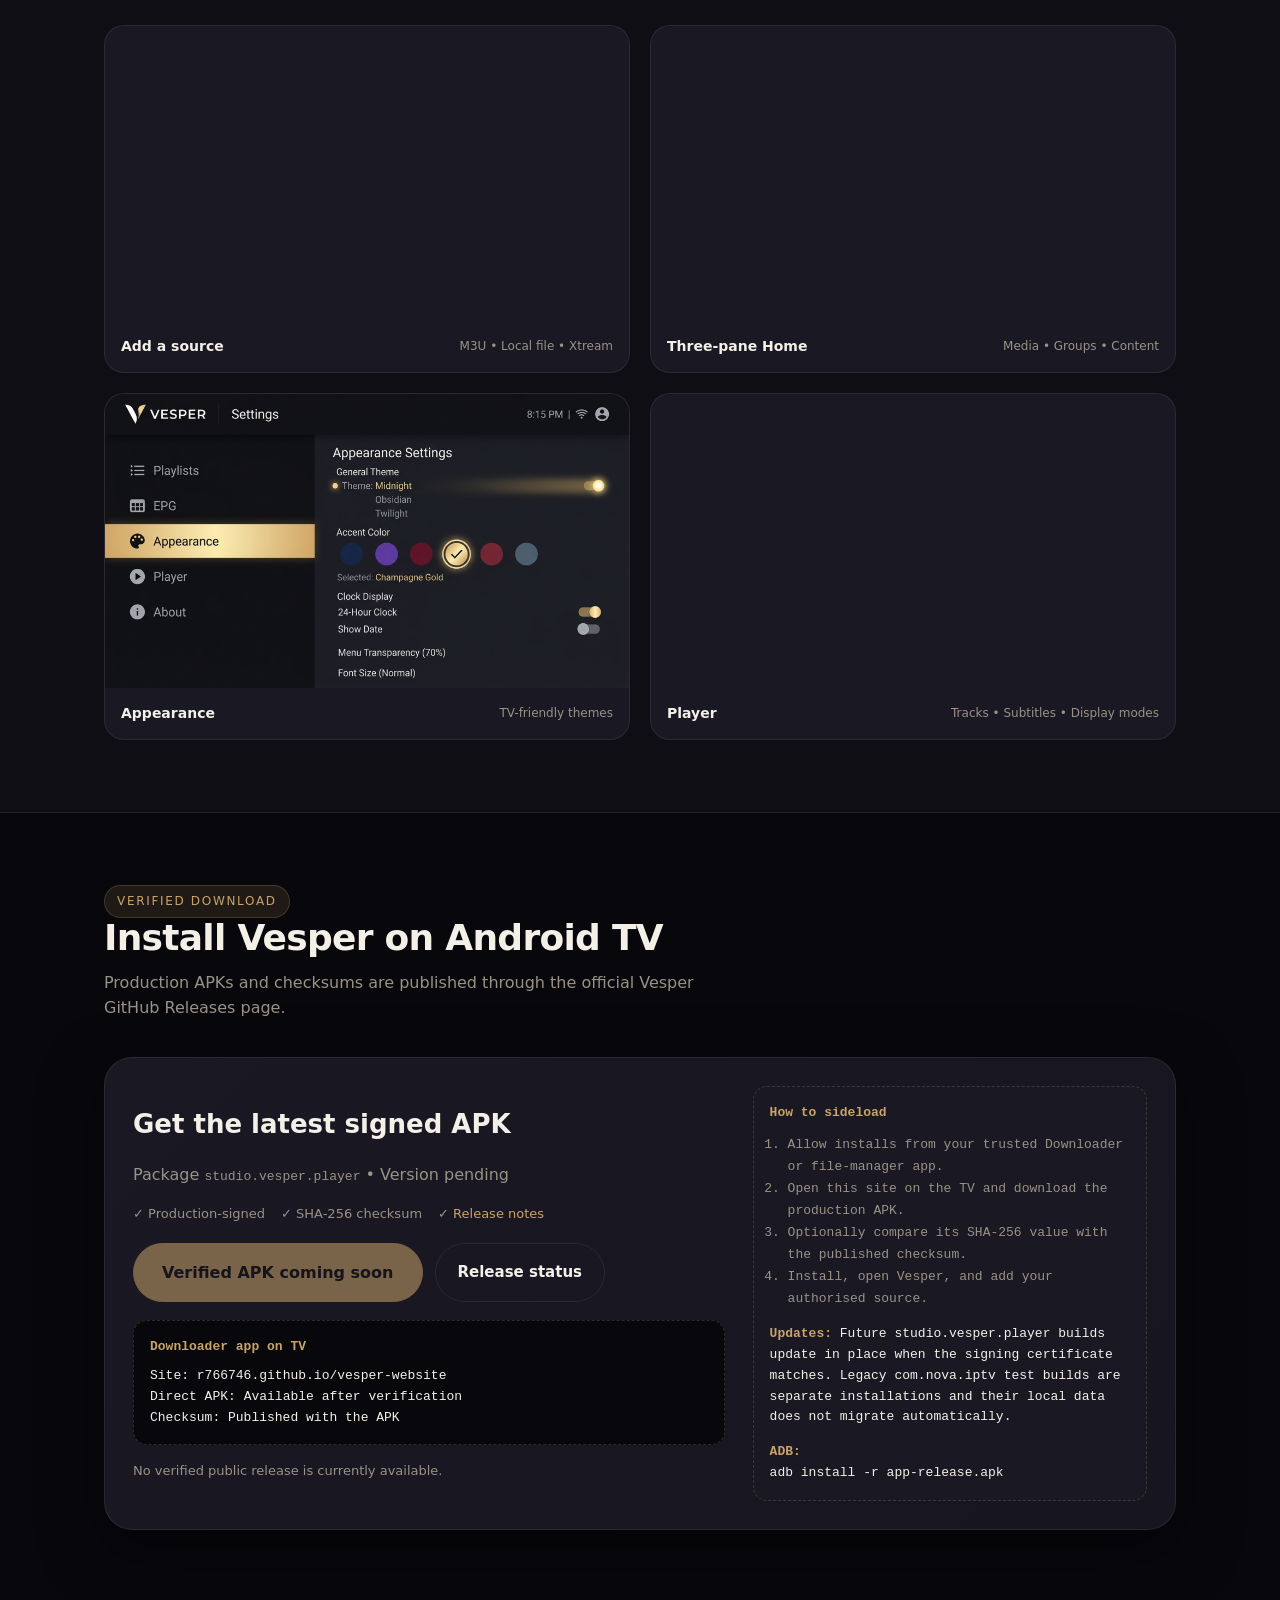
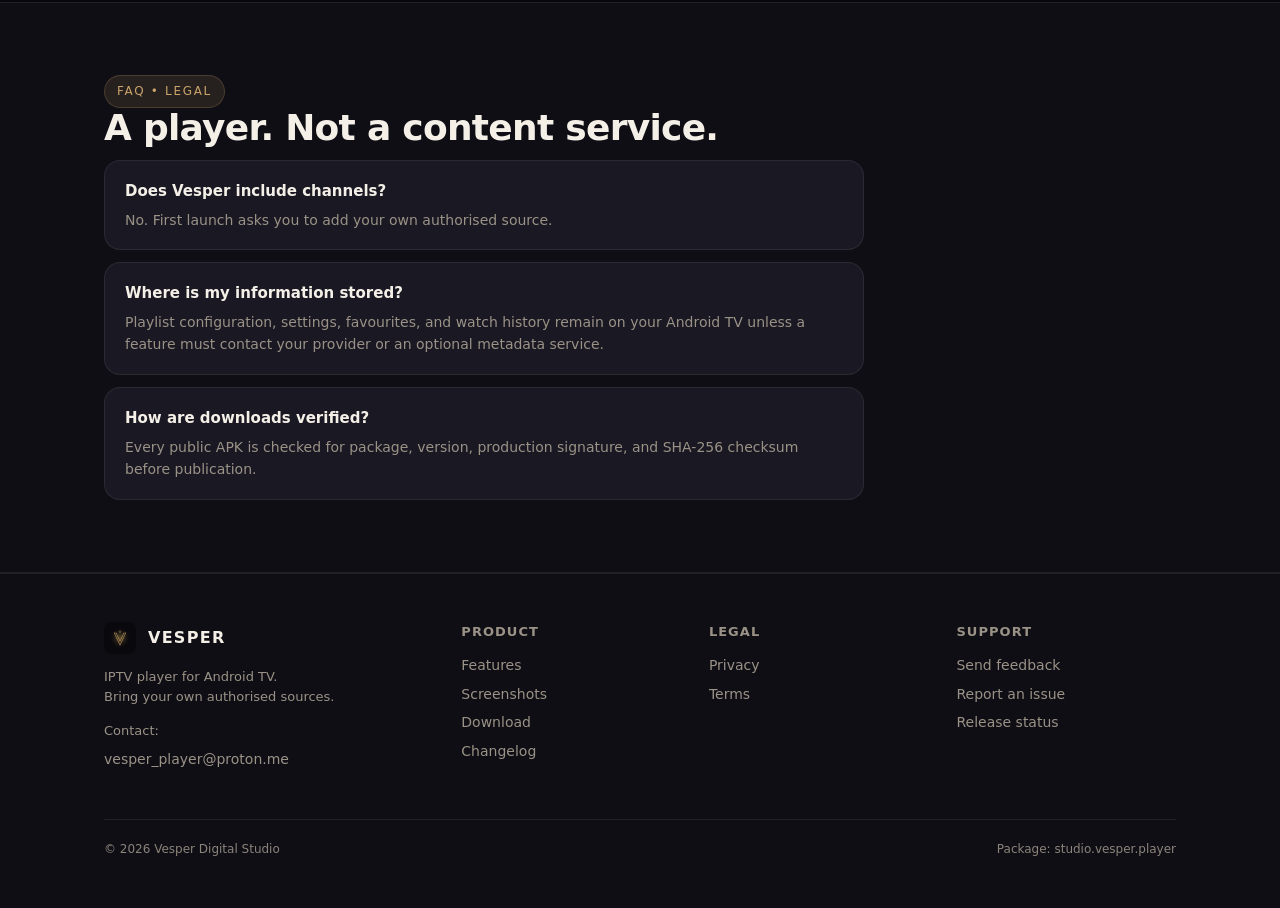
==== commit 909298a0: "docs: restore accessible Proton contact" ====
--- a/index.html
+++ b/index.html
@@ -168,7 +168,7 @@
       <div>
         <div class="brand"><img src="./assets/app_icon.png" width="512" height="512" alt=""/> VESPER</div>
         <p class="muted small">IPTV player for Android TV.<br/>Bring your own authorised sources.</p>
-        <p class="small muted footer-contact">Contact: <a href="mailto:play.vesper@gmail.com">play.vesper@gmail.com</a></p>
+        <p class="small muted footer-contact">Contact: <a href="mailto:vesper_player@proton.me">vesper_player@proton.me</a></p>
       </div>
       <div><h4>Product</h4><a href="#features">Features</a><a href="#screenshots">Screenshots</a><a href="#download">Download</a><a href="./changelog.html">Changelog</a></div>
       <div><h4>Legal</h4><a href="./privacy.html">Privacy</a><a href="./terms.html">Terms</a></div>
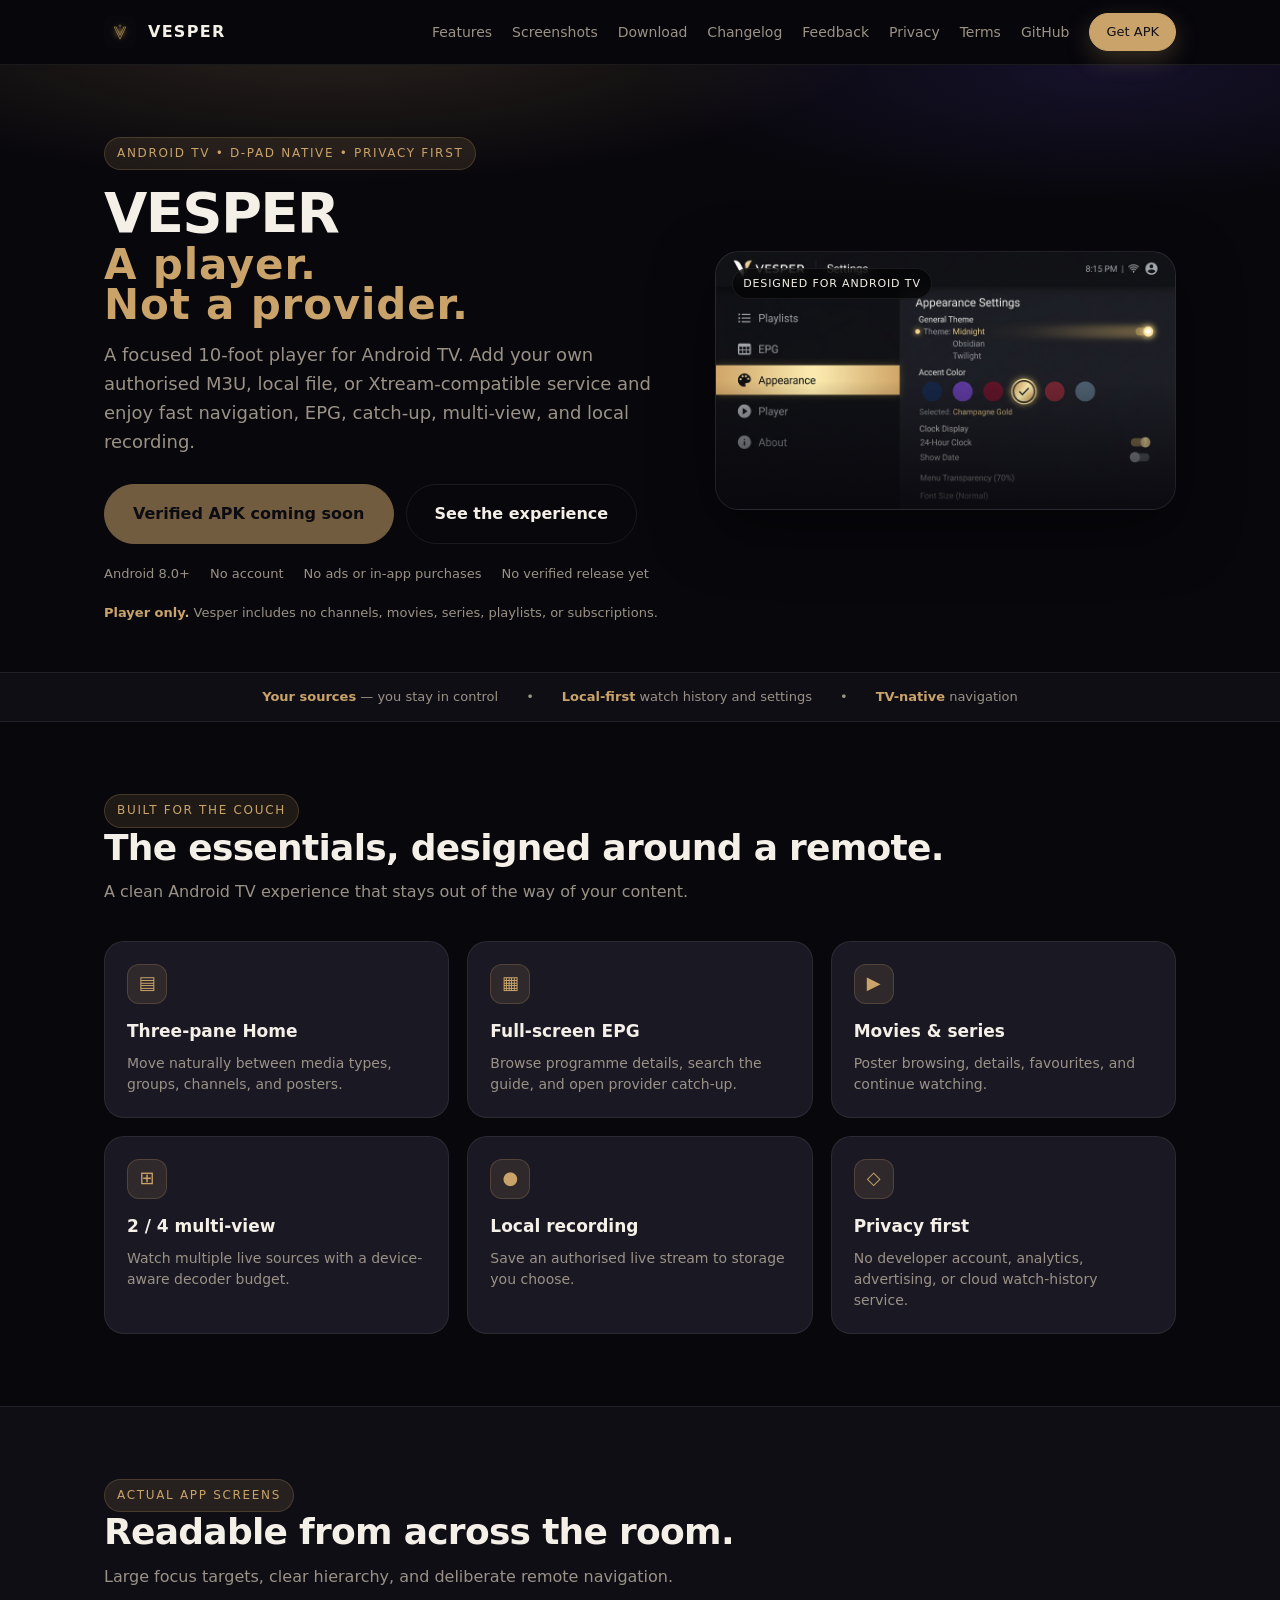
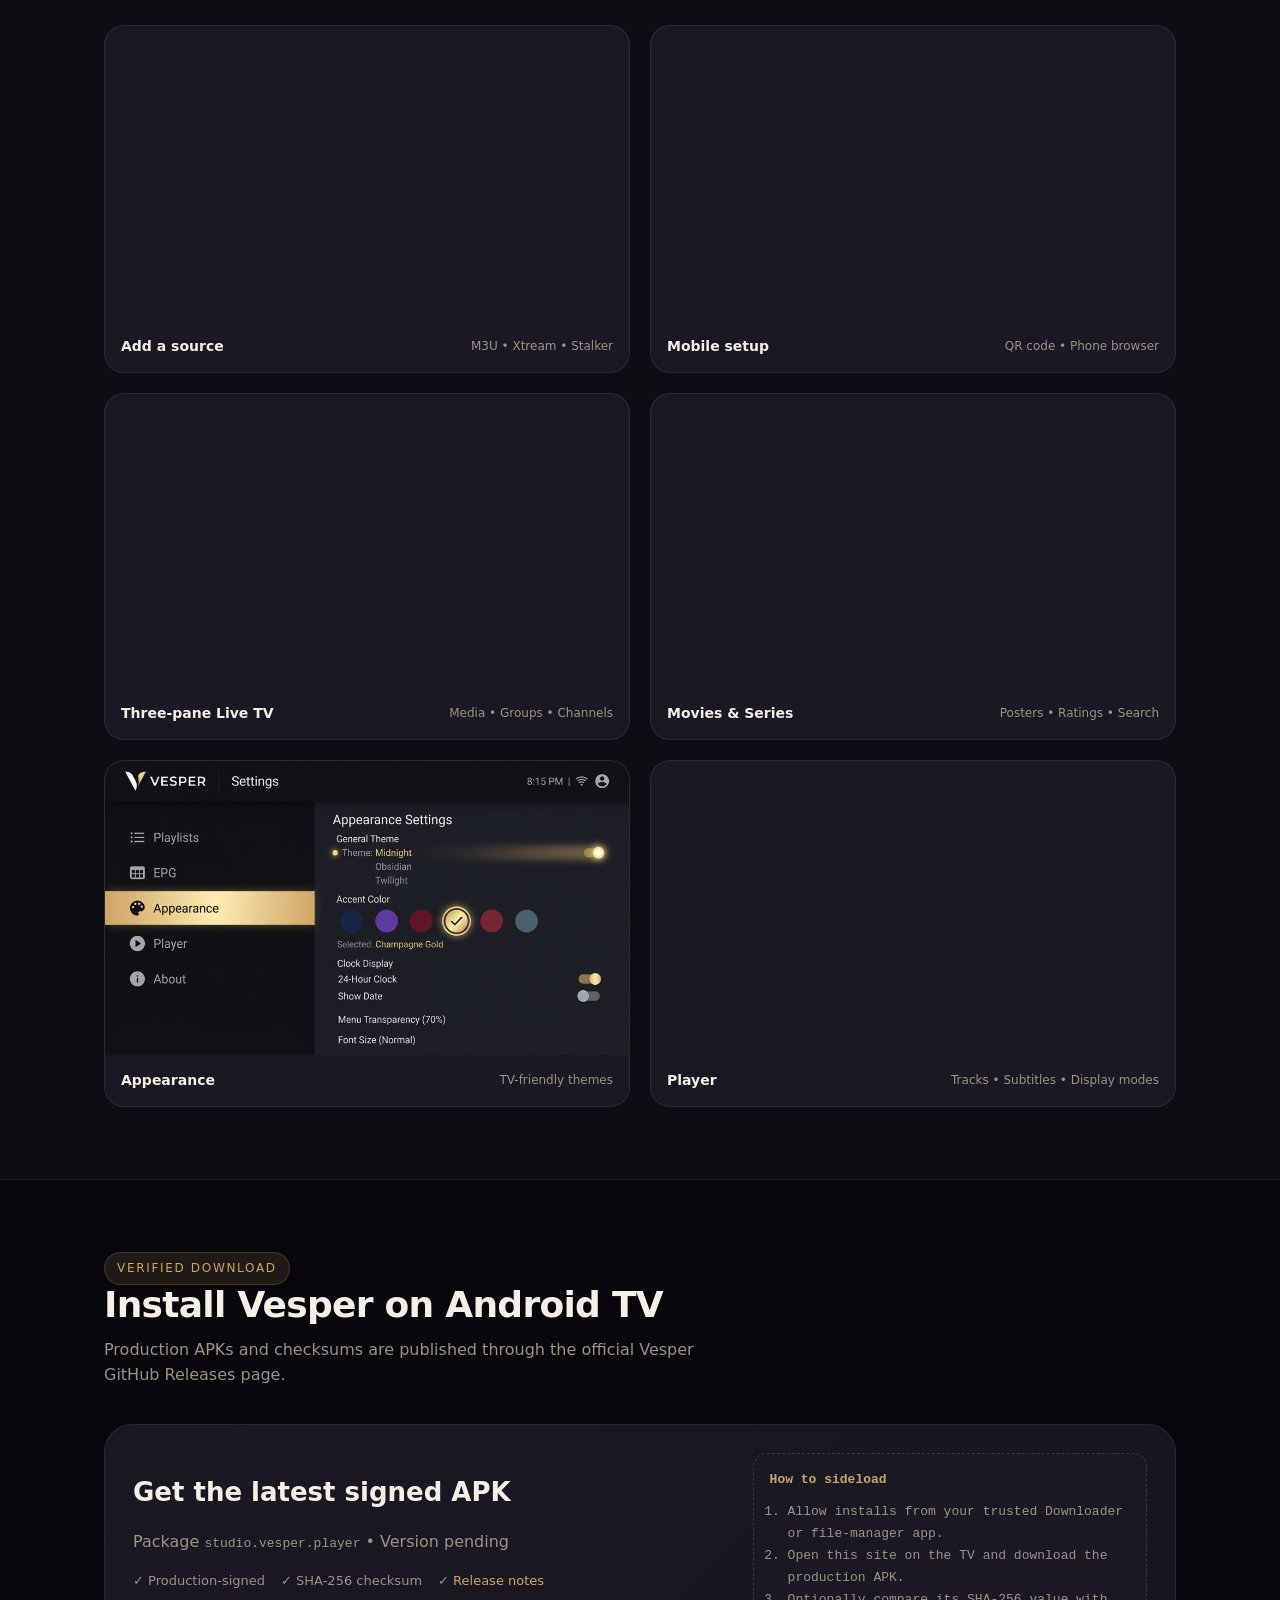
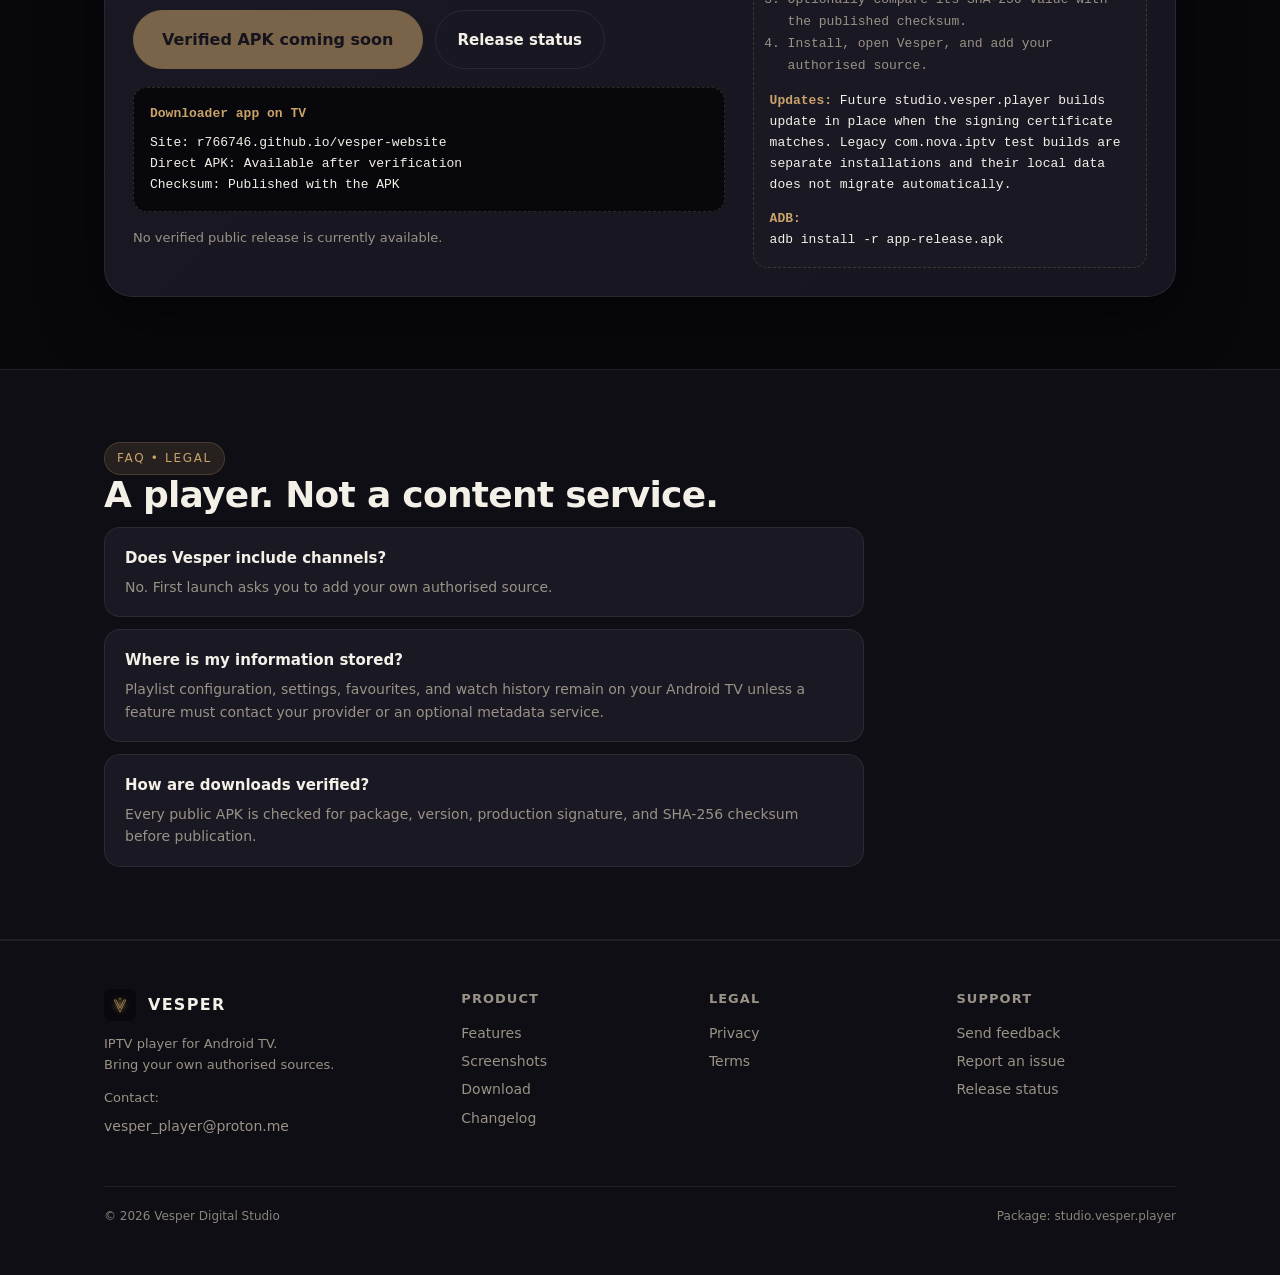
==== commit 51fe5a48: "feat: update website screenshots with live blurred TV & movie captures" ====
--- a/index.html
+++ b/index.html
@@ -67,7 +67,7 @@
       </div>
       <div class="hero-visual">
         <div class="badge-live">Designed for Android TV</div>
-        <img src="./screenshots/screenshot_03_settings.png" width="1920" height="1080" alt="Vesper appearance settings on Android TV" fetchpriority="high"/>
+        <img src="./screenshots/screenshot_05_settings.png" width="1920" height="1080" alt="Vesper appearance settings on Android TV" fetchpriority="high"/>
       </div>
     </div>
   </section>
@@ -104,10 +104,12 @@
       <h2>Readable from across the room.</h2>
       <p class="sub">Large focus targets, clear hierarchy, and deliberate remote navigation.</p>
       <div class="screens">
-        <figure class="screen"><img src="./screenshots/screenshot_01_add_playlist.png" width="1920" height="1080" alt="Vesper Add Playlist screen" loading="lazy" decoding="async"/><figcaption class="cap"><b>Add a source</b><span>M3U • Local file • Xtream</span></figcaption></figure>
-        <figure class="screen"><img src="./screenshots/screenshot_02_empty_home.png" width="1920" height="1080" alt="Vesper three-pane Home screen" loading="lazy" decoding="async"/><figcaption class="cap"><b>Three-pane Home</b><span>Media • Groups • Content</span></figcaption></figure>
-        <figure class="screen"><img src="./screenshots/screenshot_03_settings.png" width="1920" height="1080" alt="Vesper appearance settings screen" loading="lazy" decoding="async"/><figcaption class="cap"><b>Appearance</b><span>TV-friendly themes</span></figcaption></figure>
-        <figure class="screen"><img src="./screenshots/screenshot_04_player.png" width="1920" height="1080" alt="Vesper live player controls" loading="lazy" decoding="async"/><figcaption class="cap"><b>Player</b><span>Tracks • Subtitles • Display modes</span></figcaption></figure>
+        <figure class="screen"><img src="./screenshots/screenshot_01_add_playlist.png" width="1920" height="1080" alt="Vesper Add Playlist screen" loading="lazy" decoding="async"/><figcaption class="cap"><b>Add a source</b><span>M3U • Xtream • Stalker</span></figcaption></figure>
+        <figure class="screen"><img src="./screenshots/screenshot_02_mobile_setup.png" width="1920" height="1080" alt="Vesper Mobile Setup screen" loading="lazy" decoding="async"/><figcaption class="cap"><b>Mobile setup</b><span>QR code • Phone browser</span></figcaption></figure>
+        <figure class="screen"><img src="./screenshots/screenshot_03_live_tv.png" width="1920" height="1080" alt="Vesper three-pane Live TV screen" loading="lazy" decoding="async"/><figcaption class="cap"><b>Three-pane Live TV</b><span>Media • Groups • Channels</span></figcaption></figure>
+        <figure class="screen"><img src="./screenshots/screenshot_04_movies.png" width="1920" height="1080" alt="Vesper Movies and Series screen" loading="lazy" decoding="async"/><figcaption class="cap"><b>Movies &amp; Series</b><span>Posters • Ratings • Search</span></figcaption></figure>
+        <figure class="screen"><img src="./screenshots/screenshot_05_settings.png" width="1920" height="1080" alt="Vesper appearance settings screen" loading="lazy" decoding="async"/><figcaption class="cap"><b>Appearance</b><span>TV-friendly themes</span></figcaption></figure>
+        <figure class="screen"><img src="./screenshots/screenshot_06_player.png" width="1920" height="1080" alt="Vesper live player controls" loading="lazy" decoding="async"/><figcaption class="cap"><b>Player</b><span>Tracks • Subtitles • Display modes</span></figcaption></figure>
       </div>
     </div>
   </section>
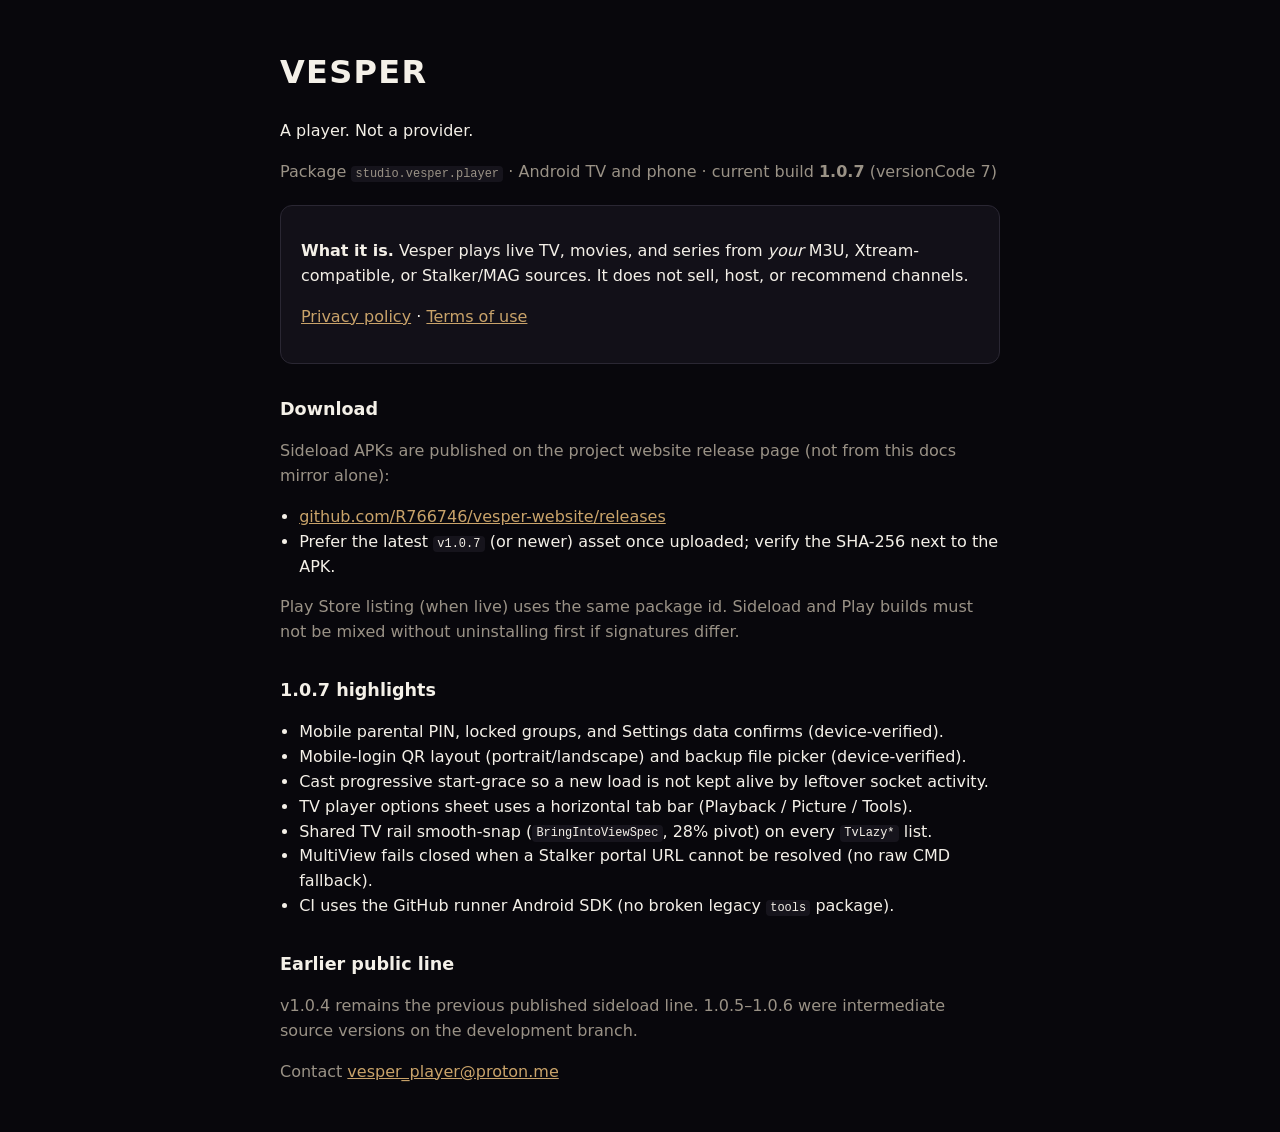
==== commit bcb58e0d: "docs: sync website pages for v1.0.7 release" ====
--- a/index.html
+++ b/index.html
@@ -3,183 +3,50 @@
 <head>
   <meta charset="utf-8"/>
   <meta name="viewport" content="width=device-width, initial-scale=1"/>
-  <title>Vesper — IPTV Player for Android TV</title>
-  <meta name="description" content="Vesper is a privacy-first IPTV player for Android TV. Bring your own authorised M3U, local file, or Xtream-compatible service."/>
-  <meta name="referrer" content="strict-origin-when-cross-origin"/>
-  <meta http-equiv="Content-Security-Policy" content="default-src 'self'; img-src 'self' data:; script-src 'self'; style-src 'self'; connect-src 'self' https://api.github.com; base-uri 'self'; form-action 'none'; upgrade-insecure-requests"/>
-  <link rel="canonical" href="https://r766746.github.io/vesper-website/"/>
-  <meta property="og:title" content="Vesper — IPTV Player for Android TV"/>
-  <meta property="og:description" content="A fast, privacy-first player built for the couch. Bring your own authorised sources."/>
-  <meta property="og:image" content="https://r766746.github.io/vesper-website/assets/feature.png"/>
-  <meta property="og:image:width" content="1024"/>
-  <meta property="og:image:height" content="500"/>
-  <meta property="og:url" content="https://r766746.github.io/vesper-website/"/>
-  <meta property="og:type" content="website"/>
-  <meta name="twitter:card" content="summary_large_image"/>
-  <meta name="twitter:title" content="Vesper — IPTV Player for Android TV"/>
-  <meta name="twitter:description" content="A fast, privacy-first player built for the couch."/>
-  <meta name="twitter:image" content="https://r766746.github.io/vesper-website/assets/feature.png"/>
-  <meta name="theme-color" content="#08070C"/>
-  <link rel="icon" href="./assets/app_icon.png"/>
-  <link rel="stylesheet" href="./assets/style.css"/>
+  <title>Vesper — Android TV &amp; phone player</title>
+  <style>
+    body { font-family: system-ui, sans-serif; background: #08070C; color: #F4F0E8; max-width: 720px; margin: 48px auto; padding: 0 20px; line-height: 1.55; }
+    a { color: #C9A36A; }
+    .muted { color: #9A9286; }
+    h1 { font-weight: 600; letter-spacing: 0.04em; }
+    h2 { font-weight: 600; margin-top: 2rem; font-size: 1.1rem; }
+    code { background: #16141C; padding: 0.1em 0.35em; border-radius: 4px; font-size: 0.92em; }
+    ul { padding-left: 1.2rem; }
+    .card { background: #121018; border: 1px solid #2A2733; border-radius: 12px; padding: 1.1rem 1.25rem; margin: 1.25rem 0; }
+  </style>
 </head>
 <body>
-<a href="#main-content" class="skip-link">Skip to main content</a>
+  <h1>VESPER</h1>
+  <p>A player. Not a provider.</p>
+  <p class="muted">Package <code>studio.vesper.player</code> · Android TV and phone · current build <strong>1.0.7</strong> (versionCode 7)</p>
 
-<header class="header">
-  <div class="container header-inner">
-    <a class="brand" href="./" aria-label="Vesper home">
-      <img src="./assets/app_icon.png" width="512" height="512" alt=""/> VESPER
-    </a>
-    <nav class="nav" id="nav" aria-label="Primary navigation">
-      <a href="#features">Features</a>
-      <a href="#screenshots">Screenshots</a>
-      <a href="#download">Download</a>
-      <a href="./changelog.html">Changelog</a>
-      <a href="./feedback.html">Feedback</a>
-      <a href="./privacy.html">Privacy</a>
-      <a href="./terms.html">Terms</a>
-      <a href="https://github.com/R766746/vesper-website" target="_blank" rel="noopener noreferrer">GitHub</a>
-      <a class="btn btn-primary nav-cta" href="#download">Get APK</a>
-    </nav>
-    <button class="mobile-toggle" type="button" aria-label="Open navigation" aria-controls="nav" aria-expanded="false">Menu</button>
-  </div>
-</header>
-
-<main id="main-content">
-  <section class="hero">
-    <div class="container hero-grid">
-      <div>
-        <div class="kicker">Android TV • D-pad native • Privacy first</div>
-        <h1>VESPER <span>A player.<br/>Not a provider.</span></h1>
-        <p class="lead">A focused 10-foot player for Android TV. Add your own authorised M3U, local file, or Xtream-compatible service and enjoy fast navigation, EPG, catch-up, multi-view, and local recording.</p>
-        <div class="hero-actions">
-          <a id="hero-dl" class="btn btn-primary btn-lg is-disabled" aria-disabled="true" tabindex="-1">Verified APK coming soon</a>
-          <a class="btn btn-ghost btn-lg" href="#screenshots">See the experience</a>
-        </div>
-        <div class="hero-meta">
-          <span>Android 8.0+</span>
-          <span>No account</span>
-          <span>No ads or in-app purchases</span>
-          <span id="latest-version" aria-live="polite">Checking release…</span>
-        </div>
-        <p class="hero-note"><strong>Player only.</strong> Vesper includes no channels, movies, series, playlists, or subscriptions.</p>
-      </div>
-      <div class="hero-visual">
-        <div class="badge-live">Designed for Android TV</div>
-        <img src="./screenshots/screenshot_05_settings.png" width="1920" height="1080" alt="Vesper appearance settings on Android TV" fetchpriority="high"/>
-      </div>
-    </div>
-  </section>
-
-  <div class="trust">
-    <div class="container trust-inner">
-      <span><strong>Your sources</strong> — you stay in control</span>
-      <span aria-hidden="true">•</span>
-      <span><strong>Local-first</strong> watch history and settings</span>
-      <span aria-hidden="true">•</span>
-      <span><strong>TV-native</strong> navigation</span>
-    </div>
+  <div class="card">
+    <p><strong>What it is.</strong> Vesper plays live TV, movies, and series from <em>your</em> M3U, Xtream-compatible, or Stalker/MAG sources. It does not sell, host, or recommend channels.</p>
+    <p><a href="privacy.html">Privacy policy</a> · <a href="terms.html">Terms of use</a></p>
   </div>
 
-  <section id="features" class="section">
-    <div class="container">
-      <div class="kicker">Built for the couch</div>
-      <h2>The essentials, designed around a remote.</h2>
-      <p class="sub">A clean Android TV experience that stays out of the way of your content.</p>
-      <div class="grid-3">
-        <article class="card"><div class="icon" aria-hidden="true">▤</div><h3>Three-pane Home</h3><p>Move naturally between media types, groups, channels, and posters.</p></article>
-        <article class="card"><div class="icon" aria-hidden="true">▦</div><h3>Full-screen EPG</h3><p>Browse programme details, search the guide, and open provider catch-up.</p></article>
-        <article class="card"><div class="icon" aria-hidden="true">▶</div><h3>Movies &amp; series</h3><p>Poster browsing, details, favourites, and continue watching.</p></article>
-        <article class="card"><div class="icon" aria-hidden="true">⊞</div><h3>2 / 4 multi-view</h3><p>Watch multiple live sources with a device-aware decoder budget.</p></article>
-        <article class="card"><div class="icon" aria-hidden="true">●</div><h3>Local recording</h3><p>Save an authorised live stream to storage you choose.</p></article>
-        <article class="card"><div class="icon" aria-hidden="true">◇</div><h3>Privacy first</h3><p>No developer account, analytics, advertising, or cloud watch-history service.</p></article>
-      </div>
-    </div>
-  </section>
+  <h2>Download</h2>
+  <p class="muted">Sideload APKs are published on the project website release page (not from this docs mirror alone):</p>
+  <ul>
+    <li><a href="https://github.com/R766746/vesper-website/releases">github.com/R766746/vesper-website/releases</a></li>
+    <li>Prefer the latest <code>v1.0.7</code> (or newer) asset once uploaded; verify the SHA-256 next to the APK.</li>
+  </ul>
+  <p class="muted">Play Store listing (when live) uses the same package id. Sideload and Play builds must not be mixed without uninstalling first if signatures differ.</p>
 
-  <section id="screenshots" class="section section-alt">
-    <div class="container">
-      <div class="kicker">Actual app screens</div>
-      <h2>Readable from across the room.</h2>
-      <p class="sub">Large focus targets, clear hierarchy, and deliberate remote navigation.</p>
-      <div class="screens">
-        <figure class="screen"><img src="./screenshots/screenshot_01_add_playlist.png" width="1920" height="1080" alt="Vesper Add Playlist screen" loading="lazy" decoding="async"/><figcaption class="cap"><b>Add a source</b><span>M3U • Xtream • Stalker</span></figcaption></figure>
-        <figure class="screen"><img src="./screenshots/screenshot_02_mobile_setup.png" width="1920" height="1080" alt="Vesper Mobile Setup screen" loading="lazy" decoding="async"/><figcaption class="cap"><b>Mobile setup</b><span>QR code • Phone browser</span></figcaption></figure>
-        <figure class="screen"><img src="./screenshots/screenshot_03_live_tv.png" width="1920" height="1080" alt="Vesper three-pane Live TV screen" loading="lazy" decoding="async"/><figcaption class="cap"><b>Three-pane Live TV</b><span>Media • Groups • Channels</span></figcaption></figure>
-        <figure class="screen"><img src="./screenshots/screenshot_04_movies.png" width="1920" height="1080" alt="Vesper Movies and Series screen" loading="lazy" decoding="async"/><figcaption class="cap"><b>Movies &amp; Series</b><span>Posters • Ratings • Search</span></figcaption></figure>
-        <figure class="screen"><img src="./screenshots/screenshot_05_settings.png" width="1920" height="1080" alt="Vesper appearance settings screen" loading="lazy" decoding="async"/><figcaption class="cap"><b>Appearance</b><span>TV-friendly themes</span></figcaption></figure>
-        <figure class="screen"><img src="./screenshots/screenshot_06_player.png" width="1920" height="1080" alt="Vesper live player controls" loading="lazy" decoding="async"/><figcaption class="cap"><b>Player</b><span>Tracks • Subtitles • Display modes</span></figcaption></figure>
-      </div>
-    </div>
-  </section>
+  <h2>1.0.7 highlights</h2>
+  <ul>
+    <li>Mobile parental PIN, locked groups, and Settings data confirms (device-verified).</li>
+    <li>Mobile-login QR layout (portrait/landscape) and backup file picker (device-verified).</li>
+    <li>Cast progressive start-grace so a new load is not kept alive by leftover socket activity.</li>
+    <li>TV player options sheet uses a horizontal tab bar (Playback / Picture / Tools).</li>
+    <li>Shared TV rail smooth-snap (<code>BringIntoViewSpec</code>, 28% pivot) on every <code>TvLazy*</code> list.</li>
+    <li>MultiView fails closed when a Stalker portal URL cannot be resolved (no raw CMD fallback).</li>
+    <li>CI uses the GitHub runner Android SDK (no broken legacy <code>tools</code> package).</li>
+  </ul>
 
-  <section id="download" class="section">
-    <div class="container">
-      <div class="kicker">Verified download</div>
-      <h2>Install Vesper on Android TV</h2>
-      <p class="sub">Production APKs and checksums are published through the official Vesper GitHub Releases page.</p>
-      <div class="download-box">
-        <div>
-          <h3>Get the latest signed APK</h3>
-          <p class="muted">Package <code>studio.vesper.player</code> • Version <span id="dl-version">pending</span></p>
-          <div class="dl-meta"><span>✓ Production-signed</span><span>✓ SHA-256 checksum</span><span>✓ <a href="./changelog.html">Release notes</a></span></div>
-          <div class="dl-actions">
-            <a id="dl-btn" class="btn btn-primary btn-lg is-disabled" aria-disabled="true" tabindex="-1">Verified APK coming soon</a>
-            <a id="release-history-link" class="btn btn-ghost" href="./changelog.html">Release status</a>
-          </div>
-          <div class="code-box download-details">
-            <div><b>Downloader app on TV</b></div>
-            <div class="detail-row">Site: <code>r766746.github.io/vesper-website</code></div>
-            <div>Direct APK: <code id="direct-apk">Available after verification</code></div>
-            <div>Checksum: <code id="checksum-link">Published with the APK</code></div>
-          </div>
-          <div id="release-notes" class="small muted release-status" aria-live="polite">Checking verified release information…</div>
-        </div>
-        <div class="code-box install-box">
-          <b>How to sideload</b>
-          <ol class="install-steps muted">
-            <li>Allow installs from your trusted Downloader or file-manager app.</li>
-            <li>Open this site on the TV and download the production APK.</li>
-            <li>Optionally compare its SHA-256 value with the published checksum.</li>
-            <li>Install, open Vesper, and add your authorised source.</li>
-          </ol>
-          <div class="install-note"><b>Updates:</b> Future <code>studio.vesper.player</code> builds update in place when the signing certificate matches. Legacy <code>com.nova.iptv</code> test builds are separate installations and their local data does not migrate automatically.</div>
-          <div class="install-note"><b>ADB:</b><br/><code>adb install -r app-release.apk</code></div>
-        </div>
-      </div>
-    </div>
-  </section>
+  <h2>Earlier public line</h2>
+  <p class="muted">v1.0.4 remains the previous published sideload line. 1.0.5–1.0.6 were intermediate source versions on the development branch.</p>
 
-  <section class="section section-alt">
-    <div class="container">
-      <div class="kicker">FAQ • Legal</div>
-      <h2>A player. Not a content service.</h2>
-      <div class="faq">
-        <article class="faq-item"><h3>Does Vesper include channels?</h3><p>No. First launch asks you to add your own authorised source.</p></article>
-        <article class="faq-item"><h3>Where is my information stored?</h3><p>Playlist configuration, settings, favourites, and watch history remain on your Android TV unless a feature must contact your provider or an optional metadata service.</p></article>
-        <article class="faq-item"><h3>How are downloads verified?</h3><p>Every public APK is checked for package, version, production signature, and SHA-256 checksum before publication.</p></article>
-      </div>
-    </div>
-  </section>
-</main>
-
-<footer class="footer">
-  <div class="container">
-    <div class="footer-grid">
-      <div>
-        <div class="brand"><img src="./assets/app_icon.png" width="512" height="512" alt=""/> VESPER</div>
-        <p class="muted small">IPTV player for Android TV.<br/>Bring your own authorised sources.</p>
-        <p class="small muted footer-contact">Contact: <a href="mailto:vesper_player@proton.me">vesper_player@proton.me</a></p>
-      </div>
-      <div><h4>Product</h4><a href="#features">Features</a><a href="#screenshots">Screenshots</a><a href="#download">Download</a><a href="./changelog.html">Changelog</a></div>
-      <div><h4>Legal</h4><a href="./privacy.html">Privacy</a><a href="./terms.html">Terms</a></div>
-      <div><h4>Support</h4><a href="./feedback.html">Send feedback</a><a href="https://github.com/R766746/vesper-website/issues" target="_blank" rel="noopener noreferrer">Report an issue</a><a href="./changelog.html">Release status</a></div>
-    </div>
-    <div class="copy"><span>© 2026 Vesper Digital Studio</span><span>Package: studio.vesper.player</span></div>
-  </div>
-</footer>
-
-<script src="./assets/site.js" defer></script>
+  <p class="muted">Contact <a href="mailto:vesper_player@proton.me">vesper_player@proton.me</a></p>
 </body>
 </html>
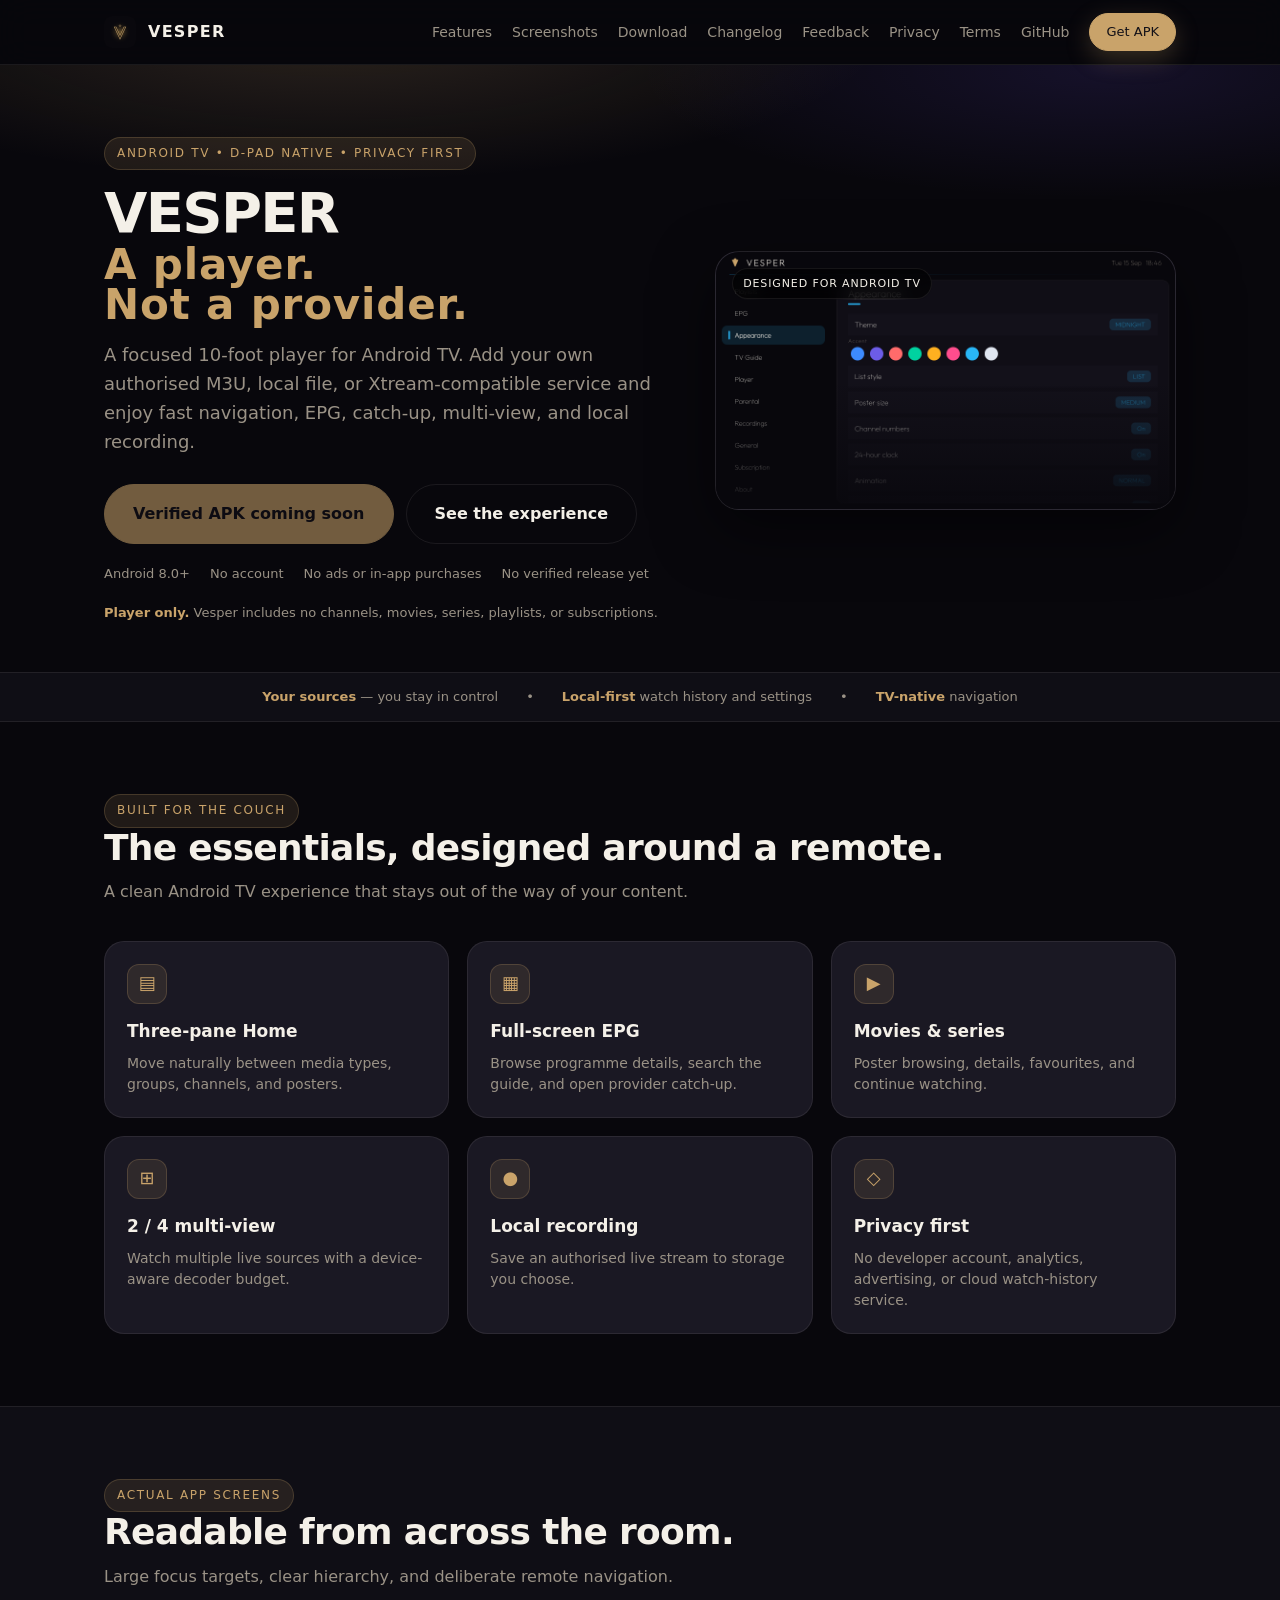
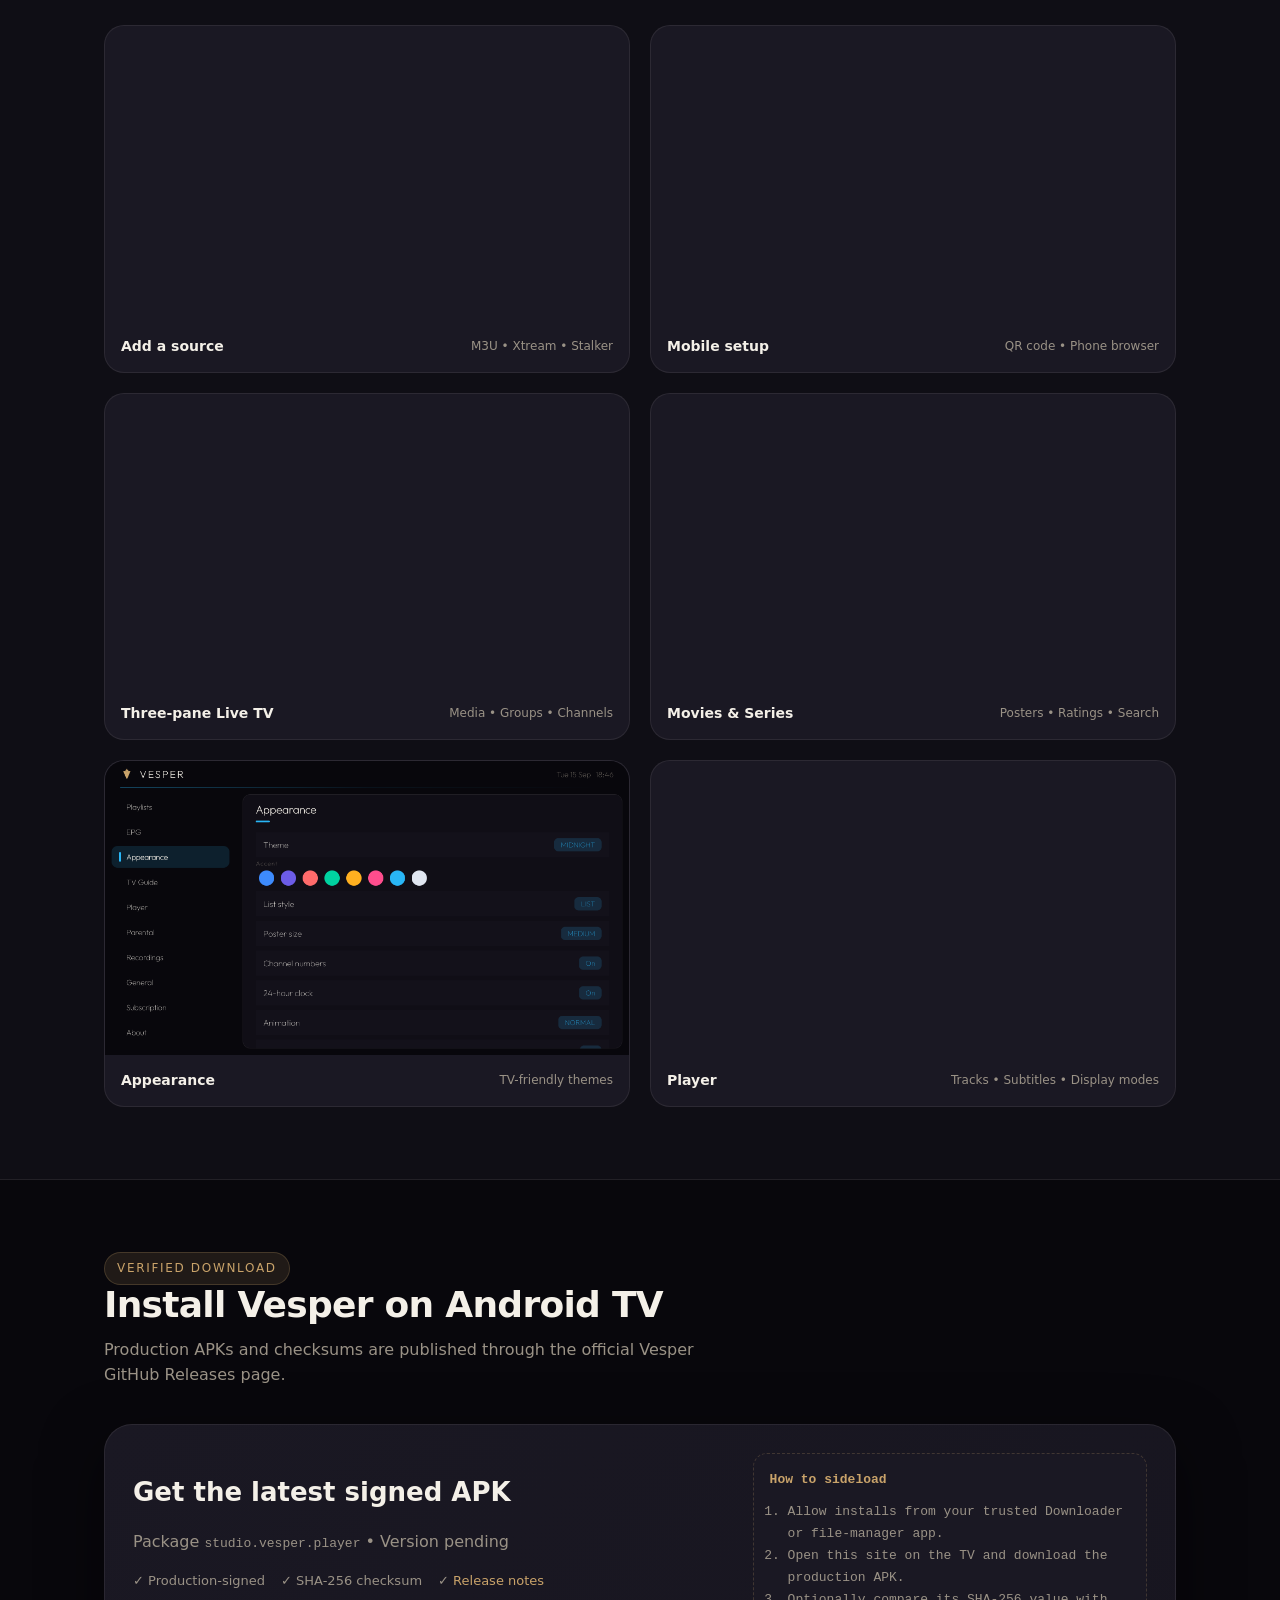
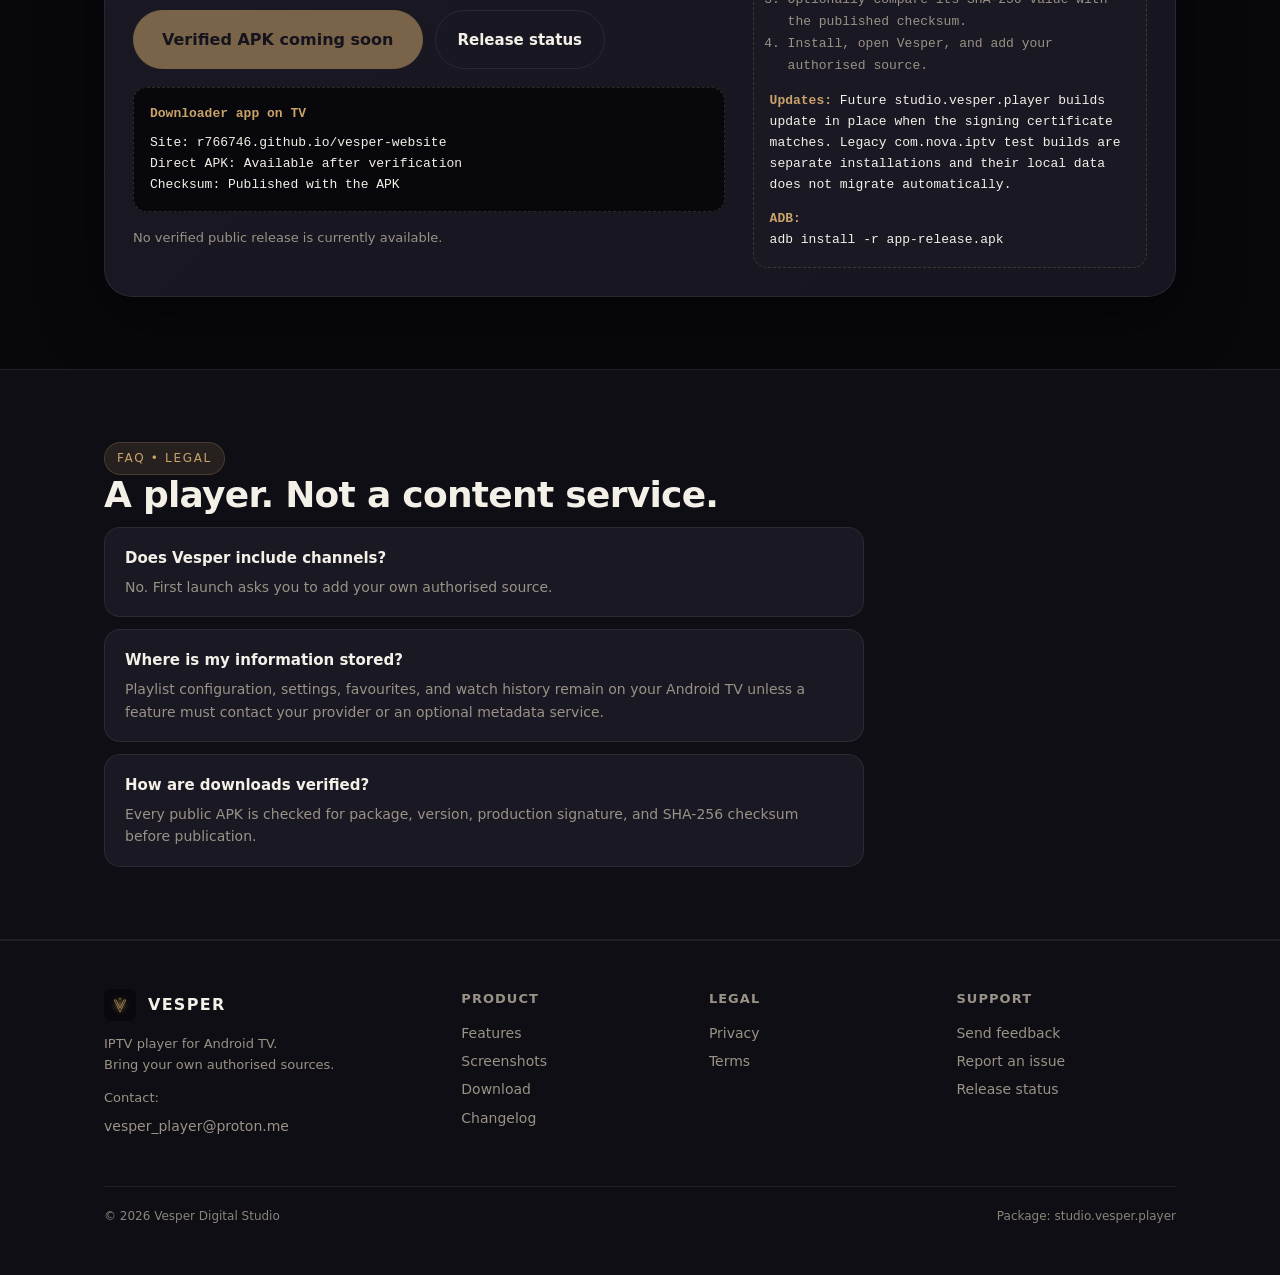
==== commit 05690868: "Revert "docs: sync website pages for v1.0.7 release" This reverts commit bcb58e0d2a811dfc1311f9faac9" ====
--- a/index.html
+++ b/index.html
@@ -3,50 +3,183 @@
 <head>
   <meta charset="utf-8"/>
   <meta name="viewport" content="width=device-width, initial-scale=1"/>
-  <title>Vesper — Android TV &amp; phone player</title>
-  <style>
-    body { font-family: system-ui, sans-serif; background: #08070C; color: #F4F0E8; max-width: 720px; margin: 48px auto; padding: 0 20px; line-height: 1.55; }
-    a { color: #C9A36A; }
-    .muted { color: #9A9286; }
-    h1 { font-weight: 600; letter-spacing: 0.04em; }
-    h2 { font-weight: 600; margin-top: 2rem; font-size: 1.1rem; }
-    code { background: #16141C; padding: 0.1em 0.35em; border-radius: 4px; font-size: 0.92em; }
-    ul { padding-left: 1.2rem; }
-    .card { background: #121018; border: 1px solid #2A2733; border-radius: 12px; padding: 1.1rem 1.25rem; margin: 1.25rem 0; }
-  </style>
+  <title>Vesper — IPTV Player for Android TV</title>
+  <meta name="description" content="Vesper is a privacy-first IPTV player for Android TV. Bring your own authorised M3U, local file, or Xtream-compatible service."/>
+  <meta name="referrer" content="strict-origin-when-cross-origin"/>
+  <meta http-equiv="Content-Security-Policy" content="default-src 'self'; img-src 'self' data:; script-src 'self'; style-src 'self'; connect-src 'self' https://api.github.com; base-uri 'self'; form-action 'none'; upgrade-insecure-requests"/>
+  <link rel="canonical" href="https://r766746.github.io/vesper-website/"/>
+  <meta property="og:title" content="Vesper — IPTV Player for Android TV"/>
+  <meta property="og:description" content="A fast, privacy-first player built for the couch. Bring your own authorised sources."/>
+  <meta property="og:image" content="https://r766746.github.io/vesper-website/assets/feature.png"/>
+  <meta property="og:image:width" content="1024"/>
+  <meta property="og:image:height" content="500"/>
+  <meta property="og:url" content="https://r766746.github.io/vesper-website/"/>
+  <meta property="og:type" content="website"/>
+  <meta name="twitter:card" content="summary_large_image"/>
+  <meta name="twitter:title" content="Vesper — IPTV Player for Android TV"/>
+  <meta name="twitter:description" content="A fast, privacy-first player built for the couch."/>
+  <meta name="twitter:image" content="https://r766746.github.io/vesper-website/assets/feature.png"/>
+  <meta name="theme-color" content="#08070C"/>
+  <link rel="icon" href="./assets/app_icon.png"/>
+  <link rel="stylesheet" href="./assets/style.css"/>
 </head>
 <body>
-  <h1>VESPER</h1>
-  <p>A player. Not a provider.</p>
-  <p class="muted">Package <code>studio.vesper.player</code> · Android TV and phone · current build <strong>1.0.7</strong> (versionCode 7)</p>
+<a href="#main-content" class="skip-link">Skip to main content</a>
 
-  <div class="card">
-    <p><strong>What it is.</strong> Vesper plays live TV, movies, and series from <em>your</em> M3U, Xtream-compatible, or Stalker/MAG sources. It does not sell, host, or recommend channels.</p>
-    <p><a href="privacy.html">Privacy policy</a> · <a href="terms.html">Terms of use</a></p>
+<header class="header">
+  <div class="container header-inner">
+    <a class="brand" href="./" aria-label="Vesper home">
+      <img src="./assets/app_icon.png" width="512" height="512" alt=""/> VESPER
+    </a>
+    <nav class="nav" id="nav" aria-label="Primary navigation">
+      <a href="#features">Features</a>
+      <a href="#screenshots">Screenshots</a>
+      <a href="#download">Download</a>
+      <a href="./changelog.html">Changelog</a>
+      <a href="./feedback.html">Feedback</a>
+      <a href="./privacy.html">Privacy</a>
+      <a href="./terms.html">Terms</a>
+      <a href="https://github.com/R766746/vesper-website" target="_blank" rel="noopener noreferrer">GitHub</a>
+      <a class="btn btn-primary nav-cta" href="#download">Get APK</a>
+    </nav>
+    <button class="mobile-toggle" type="button" aria-label="Open navigation" aria-controls="nav" aria-expanded="false">Menu</button>
+  </div>
+</header>
+
+<main id="main-content">
+  <section class="hero">
+    <div class="container hero-grid">
+      <div>
+        <div class="kicker">Android TV • D-pad native • Privacy first</div>
+        <h1>VESPER <span>A player.<br/>Not a provider.</span></h1>
+        <p class="lead">A focused 10-foot player for Android TV. Add your own authorised M3U, local file, or Xtream-compatible service and enjoy fast navigation, EPG, catch-up, multi-view, and local recording.</p>
+        <div class="hero-actions">
+          <a id="hero-dl" class="btn btn-primary btn-lg is-disabled" aria-disabled="true" tabindex="-1">Verified APK coming soon</a>
+          <a class="btn btn-ghost btn-lg" href="#screenshots">See the experience</a>
+        </div>
+        <div class="hero-meta">
+          <span>Android 8.0+</span>
+          <span>No account</span>
+          <span>No ads or in-app purchases</span>
+          <span id="latest-version" aria-live="polite">Checking release…</span>
+        </div>
+        <p class="hero-note"><strong>Player only.</strong> Vesper includes no channels, movies, series, playlists, or subscriptions.</p>
+      </div>
+      <div class="hero-visual">
+        <div class="badge-live">Designed for Android TV</div>
+        <img src="./screenshots/screenshot_05_settings.png" width="1920" height="1080" alt="Vesper appearance settings on Android TV" fetchpriority="high"/>
+      </div>
+    </div>
+  </section>
+
+  <div class="trust">
+    <div class="container trust-inner">
+      <span><strong>Your sources</strong> — you stay in control</span>
+      <span aria-hidden="true">•</span>
+      <span><strong>Local-first</strong> watch history and settings</span>
+      <span aria-hidden="true">•</span>
+      <span><strong>TV-native</strong> navigation</span>
+    </div>
   </div>
 
-  <h2>Download</h2>
-  <p class="muted">Sideload APKs are published on the project website release page (not from this docs mirror alone):</p>
-  <ul>
-    <li><a href="https://github.com/R766746/vesper-website/releases">github.com/R766746/vesper-website/releases</a></li>
-    <li>Prefer the latest <code>v1.0.7</code> (or newer) asset once uploaded; verify the SHA-256 next to the APK.</li>
-  </ul>
-  <p class="muted">Play Store listing (when live) uses the same package id. Sideload and Play builds must not be mixed without uninstalling first if signatures differ.</p>
+  <section id="features" class="section">
+    <div class="container">
+      <div class="kicker">Built for the couch</div>
+      <h2>The essentials, designed around a remote.</h2>
+      <p class="sub">A clean Android TV experience that stays out of the way of your content.</p>
+      <div class="grid-3">
+        <article class="card"><div class="icon" aria-hidden="true">▤</div><h3>Three-pane Home</h3><p>Move naturally between media types, groups, channels, and posters.</p></article>
+        <article class="card"><div class="icon" aria-hidden="true">▦</div><h3>Full-screen EPG</h3><p>Browse programme details, search the guide, and open provider catch-up.</p></article>
+        <article class="card"><div class="icon" aria-hidden="true">▶</div><h3>Movies &amp; series</h3><p>Poster browsing, details, favourites, and continue watching.</p></article>
+        <article class="card"><div class="icon" aria-hidden="true">⊞</div><h3>2 / 4 multi-view</h3><p>Watch multiple live sources with a device-aware decoder budget.</p></article>
+        <article class="card"><div class="icon" aria-hidden="true">●</div><h3>Local recording</h3><p>Save an authorised live stream to storage you choose.</p></article>
+        <article class="card"><div class="icon" aria-hidden="true">◇</div><h3>Privacy first</h3><p>No developer account, analytics, advertising, or cloud watch-history service.</p></article>
+      </div>
+    </div>
+  </section>
 
-  <h2>1.0.7 highlights</h2>
-  <ul>
-    <li>Mobile parental PIN, locked groups, and Settings data confirms (device-verified).</li>
-    <li>Mobile-login QR layout (portrait/landscape) and backup file picker (device-verified).</li>
-    <li>Cast progressive start-grace so a new load is not kept alive by leftover socket activity.</li>
-    <li>TV player options sheet uses a horizontal tab bar (Playback / Picture / Tools).</li>
-    <li>Shared TV rail smooth-snap (<code>BringIntoViewSpec</code>, 28% pivot) on every <code>TvLazy*</code> list.</li>
-    <li>MultiView fails closed when a Stalker portal URL cannot be resolved (no raw CMD fallback).</li>
-    <li>CI uses the GitHub runner Android SDK (no broken legacy <code>tools</code> package).</li>
-  </ul>
+  <section id="screenshots" class="section section-alt">
+    <div class="container">
+      <div class="kicker">Actual app screens</div>
+      <h2>Readable from across the room.</h2>
+      <p class="sub">Large focus targets, clear hierarchy, and deliberate remote navigation.</p>
+      <div class="screens">
+        <figure class="screen"><img src="./screenshots/screenshot_01_add_playlist.png" width="1920" height="1080" alt="Vesper Add Playlist screen" loading="lazy" decoding="async"/><figcaption class="cap"><b>Add a source</b><span>M3U • Xtream • Stalker</span></figcaption></figure>
+        <figure class="screen"><img src="./screenshots/screenshot_02_mobile_setup.png" width="1920" height="1080" alt="Vesper Mobile Setup screen" loading="lazy" decoding="async"/><figcaption class="cap"><b>Mobile setup</b><span>QR code • Phone browser</span></figcaption></figure>
+        <figure class="screen"><img src="./screenshots/screenshot_03_live_tv.png" width="1920" height="1080" alt="Vesper three-pane Live TV screen" loading="lazy" decoding="async"/><figcaption class="cap"><b>Three-pane Live TV</b><span>Media • Groups • Channels</span></figcaption></figure>
+        <figure class="screen"><img src="./screenshots/screenshot_04_movies.png" width="1920" height="1080" alt="Vesper Movies and Series screen" loading="lazy" decoding="async"/><figcaption class="cap"><b>Movies &amp; Series</b><span>Posters • Ratings • Search</span></figcaption></figure>
+        <figure class="screen"><img src="./screenshots/screenshot_05_settings.png" width="1920" height="1080" alt="Vesper appearance settings screen" loading="lazy" decoding="async"/><figcaption class="cap"><b>Appearance</b><span>TV-friendly themes</span></figcaption></figure>
+        <figure class="screen"><img src="./screenshots/screenshot_06_player.png" width="1920" height="1080" alt="Vesper live player controls" loading="lazy" decoding="async"/><figcaption class="cap"><b>Player</b><span>Tracks • Subtitles • Display modes</span></figcaption></figure>
+      </div>
+    </div>
+  </section>
 
-  <h2>Earlier public line</h2>
-  <p class="muted">v1.0.4 remains the previous published sideload line. 1.0.5–1.0.6 were intermediate source versions on the development branch.</p>
+  <section id="download" class="section">
+    <div class="container">
+      <div class="kicker">Verified download</div>
+      <h2>Install Vesper on Android TV</h2>
+      <p class="sub">Production APKs and checksums are published through the official Vesper GitHub Releases page.</p>
+      <div class="download-box">
+        <div>
+          <h3>Get the latest signed APK</h3>
+          <p class="muted">Package <code>studio.vesper.player</code> • Version <span id="dl-version">pending</span></p>
+          <div class="dl-meta"><span>✓ Production-signed</span><span>✓ SHA-256 checksum</span><span>✓ <a href="./changelog.html">Release notes</a></span></div>
+          <div class="dl-actions">
+            <a id="dl-btn" class="btn btn-primary btn-lg is-disabled" aria-disabled="true" tabindex="-1">Verified APK coming soon</a>
+            <a id="release-history-link" class="btn btn-ghost" href="./changelog.html">Release status</a>
+          </div>
+          <div class="code-box download-details">
+            <div><b>Downloader app on TV</b></div>
+            <div class="detail-row">Site: <code>r766746.github.io/vesper-website</code></div>
+            <div>Direct APK: <code id="direct-apk">Available after verification</code></div>
+            <div>Checksum: <code id="checksum-link">Published with the APK</code></div>
+          </div>
+          <div id="release-notes" class="small muted release-status" aria-live="polite">Checking verified release information…</div>
+        </div>
+        <div class="code-box install-box">
+          <b>How to sideload</b>
+          <ol class="install-steps muted">
+            <li>Allow installs from your trusted Downloader or file-manager app.</li>
+            <li>Open this site on the TV and download the production APK.</li>
+            <li>Optionally compare its SHA-256 value with the published checksum.</li>
+            <li>Install, open Vesper, and add your authorised source.</li>
+          </ol>
+          <div class="install-note"><b>Updates:</b> Future <code>studio.vesper.player</code> builds update in place when the signing certificate matches. Legacy <code>com.nova.iptv</code> test builds are separate installations and their local data does not migrate automatically.</div>
+          <div class="install-note"><b>ADB:</b><br/><code>adb install -r app-release.apk</code></div>
+        </div>
+      </div>
+    </div>
+  </section>
 
-  <p class="muted">Contact <a href="mailto:vesper_player@proton.me">vesper_player@proton.me</a></p>
+  <section class="section section-alt">
+    <div class="container">
+      <div class="kicker">FAQ • Legal</div>
+      <h2>A player. Not a content service.</h2>
+      <div class="faq">
+        <article class="faq-item"><h3>Does Vesper include channels?</h3><p>No. First launch asks you to add your own authorised source.</p></article>
+        <article class="faq-item"><h3>Where is my information stored?</h3><p>Playlist configuration, settings, favourites, and watch history remain on your Android TV unless a feature must contact your provider or an optional metadata service.</p></article>
+        <article class="faq-item"><h3>How are downloads verified?</h3><p>Every public APK is checked for package, version, production signature, and SHA-256 checksum before publication.</p></article>
+      </div>
+    </div>
+  </section>
+</main>
+
+<footer class="footer">
+  <div class="container">
+    <div class="footer-grid">
+      <div>
+        <div class="brand"><img src="./assets/app_icon.png" width="512" height="512" alt=""/> VESPER</div>
+        <p class="muted small">IPTV player for Android TV.<br/>Bring your own authorised sources.</p>
+        <p class="small muted footer-contact">Contact: <a href="mailto:vesper_player@proton.me">vesper_player@proton.me</a></p>
+      </div>
+      <div><h4>Product</h4><a href="#features">Features</a><a href="#screenshots">Screenshots</a><a href="#download">Download</a><a href="./changelog.html">Changelog</a></div>
+      <div><h4>Legal</h4><a href="./privacy.html">Privacy</a><a href="./terms.html">Terms</a></div>
+      <div><h4>Support</h4><a href="./feedback.html">Send feedback</a><a href="https://github.com/R766746/vesper-website/issues" target="_blank" rel="noopener noreferrer">Report an issue</a><a href="./changelog.html">Release status</a></div>
+    </div>
+    <div class="copy"><span>© 2026 Vesper Digital Studio</span><span>Package: studio.vesper.player</span></div>
+  </div>
+</footer>
+
+<script src="./assets/site.js" defer></script>
 </body>
 </html>
--- a/assets/style.css
+++ b/assets/style.css
@@ -0,0 +1,304 @@
+:root{
+  --bg:#08070C;
+  --bg-2:#0F0E15;
+  --bg-3:#17151F;
+  --card:#1A1823;
+  --card-2:#221F2F;
+  --text:#F4F0E8;
+  --muted:#9A9286;
+  --muted-2:#8B847B;
+  --gold:#C9A36A;
+  --gold-2:#E8C99A;
+  --gold-soft:rgba(201,163,106,0.12);
+  --gold-border:rgba(201,163,106,0.22);
+  --border:rgba(244,240,232,0.08);
+  --radius:20px;
+  --radius-sm:12px;
+  --shadow:0 20px 60px rgba(0,0,0,0.5);
+  --max:1120px;
+}
+*{box-sizing:border-box}
+html{scroll-behavior:smooth}
+body{
+  margin:0;
+  font-family:ui-sans-serif, system-ui, -apple-system, "Segoe UI", Roboto, Helvetica, Arial, sans-serif;
+  background:var(--bg);
+  color:var(--text);
+  line-height:1.6;
+  -webkit-font-smoothing:antialiased;
+  overflow-x:hidden;
+}
+a{color:var(--gold); text-decoration:none}
+a:hover{color:var(--gold-2)}
+img{max-width:100%; height:auto; display:block}
+.container{max-width:var(--max); margin:0 auto; padding:0 24px}
+.muted{color:var(--muted)}
+.small{font-size:13px}
+.kicker{
+  display:inline-flex; align-items:center; gap:8px;
+  font-size:12px; letter-spacing:0.14em; text-transform:uppercase;
+  color:var(--gold); background:var(--gold-soft);
+  border:1px solid var(--gold-border);
+  padding:6px 12px; border-radius:999px;
+}
+.btn{
+  display:inline-flex; align-items:center; justify-content:center; gap:10px;
+  padding:14px 22px; border-radius:999px; font-weight:600; font-size:15px;
+  border:1px solid transparent; cursor:pointer; transition:.2s;
+  text-decoration:none; white-space:nowrap;
+}
+.btn-primary{
+  background:var(--gold); color:#121017; border-color:var(--gold);
+  box-shadow:0 8px 24px rgba(201,163,106,0.25);
+}
+.btn.is-disabled{
+  opacity:.55;
+  pointer-events:none;
+  box-shadow:none;
+  cursor:not-allowed;
+}
+
+/* Skip link for accessibility */
+.skip-link {
+  position: absolute;
+  left: -999px;
+  top: auto;
+  background: var(--bg);
+  color: var(--text);
+  padding: 8px 12px;
+  z-index: 1000;
+  border: 1px solid var(--border);
+  border-radius: 4px;
+}
+.skip-link:focus {
+  left: 16px;
+}
+
+.btn:focus-visible,
+a:focus-visible,
+button:focus-visible {
+  outline: 2px solid var(--gold);
+  outline-offset: 2px;
+}
+
+.btn-ghost{
+  background:transparent; color:var(--text); border-color:var(--border);
+}
+.btn-ghost:hover{border-color:var(--gold-border); background:var(--gold-soft)}
+.btn-lg{padding:16px 28px; font-size:16px}
+
+/* header */
+.header{
+  position:sticky; top:0; z-index:50;
+  backdrop-filter: blur(16px);
+  background:rgba(8,7,12,0.72);
+  border-bottom:1px solid var(--border);
+}
+.header-inner{
+  display:flex; align-items:center; justify-content:space-between;
+  height:64px;
+}
+.brand{display:flex; align-items:center; gap:12px; font-weight:800; letter-spacing:0.08em; color:var(--text)}
+.brand img{width:32px; height:32px; border-radius:8px}
+.nav{display:flex; gap:20px; align-items:center}
+.nav a{color:var(--muted); font-size:14px; font-weight:500}
+.nav a:hover{color:var(--text)}
+.nav .btn{padding:8px 16px; font-size:13px}
+.nav .nav-cta{color:#121017}
+.mobile-toggle{display:none; background:none; border:1px solid var(--border); color:var(--text); padding:8px 12px; border-radius:10px}
+
+/* hero */
+.hero{
+  padding:72px 0 48px;
+  position:relative; overflow:hidden;
+}
+.hero::before{
+  content:""; position:absolute; inset:-20% -10% auto -10%; height:70%;
+  background: radial-gradient(60% 60% at 30% 20%, rgba(201,163,106,0.18), transparent 60%),
+              radial-gradient(50% 50% at 80% 30%, rgba(120,90,255,0.12), transparent 60%);
+  pointer-events:none;
+}
+.hero-grid{
+  display:grid; grid-template-columns:1.1fr 0.9fr; gap:48px; align-items:center;
+  position:relative;
+}
+.hero h1{
+  font-size:56px; line-height:0.95; letter-spacing:-0.03em; margin:16px 0 16px;
+  font-weight:900;
+}
+.hero h1 span{display:block; color:var(--gold); font-weight:800; font-size:42px; margin-top:6px; letter-spacing:0.02em}
+.hero p.lead{font-size:18px; color:var(--muted); max-width:560px; margin:0 0 24px}
+.hero-actions{display:flex; gap:12px; flex-wrap:wrap; margin:28px 0 20px}
+.hero-meta{display:flex; gap:20px; flex-wrap:wrap; margin-top:18px; font-size:13px; color:var(--muted)}
+.hero-meta strong{color:var(--text)}
+.hero-note{margin:18px 0 0; color:var(--muted); font-size:13px; max-width:600px}
+.hero-note strong{color:var(--gold)}
+.hero-visual{
+  position:relative; border-radius:24px; overflow:hidden;
+  background:linear-gradient(180deg, var(--card), var(--bg-2));
+  border:1px solid var(--border); box-shadow:var(--shadow);
+  aspect-ratio:16/9;
+}
+.hero-visual img{width:100%; height:100%; object-fit:cover}
+.hero-visual::after{
+  content:""; position:absolute; inset:0;
+  background:linear-gradient(180deg, transparent 50%, rgba(8,7,12,0.85));
+}
+.badge-live{
+  position:absolute; top:16px; left:16px; z-index:2;
+  background:rgba(0,0,0,0.6); border:1px solid var(--border); backdrop-filter:blur(8px);
+  color:var(--text); padding:6px 10px; border-radius:999px; font-size:11px; letter-spacing:0.08em; text-transform:uppercase;
+}
+
+/* trust */
+.trust{
+  border-top:1px solid var(--border); border-bottom:1px solid var(--border);
+  background:var(--bg-2); padding:14px 0;
+}
+.trust-inner{display:flex; gap:28px; flex-wrap:wrap; justify-content:center; align-items:center; font-size:13px; color:var(--muted)}
+.trust-inner strong{color:var(--gold)}
+
+/* sections */
+.section{padding:72px 0}
+.section-alt{background:var(--bg-2); border-top:1px solid var(--border); border-bottom:1px solid var(--border)}
+.section h2{font-size:36px; line-height:1.1; margin:0 0 12px; letter-spacing:-0.02em}
+.section .sub{color:var(--muted); max-width:640px; margin:0 0 36px; font-size:16px}
+.grid-3{display:grid; grid-template-columns:repeat(3,1fr); gap:18px}
+.grid-2{display:grid; grid-template-columns:repeat(2,1fr); gap:18px}
+.card{
+  background:var(--card); border:1px solid var(--border); border-radius:var(--radius);
+  padding:22px; transition:.2s;
+}
+.card:hover{border-color:var(--gold-border); transform:translateY(-2px); background:var(--card-2)}
+.card h3{margin:0 0 8px; font-size:17px}
+.card p{margin:0; color:var(--muted); font-size:14px; line-height:1.5}
+.card .icon{
+  width:40px; height:40px; border-radius:12px; display:grid; place-items:center;
+  background:var(--gold-soft); border:1px solid var(--gold-border); color:var(--gold); margin-bottom:14px; font-size:18px
+}
+
+/* screenshots */
+.screens{display:grid; grid-template-columns:repeat(2,1fr); gap:20px}
+.screen{
+  border-radius:20px; overflow:hidden; border:1px solid var(--border); background:var(--card);
+  position:relative; margin:0;
+}
+.screen img{width:100%; aspect-ratio:16/9; object-fit:cover}
+.screen .cap{padding:14px 16px; display:flex; justify-content:space-between; align-items:center}
+.screen .cap b{font-size:14px}
+.screen .cap span{font-size:12px; color:var(--muted)}
+
+/* download */
+.download-box{
+  display:grid; grid-template-columns:1.2fr 0.8fr; gap:28px; align-items:center;
+  background:linear-gradient(135deg, var(--card), var(--bg-3));
+  border:1px solid var(--border); border-radius:28px; padding:28px; box-shadow:var(--shadow);
+}
+.download-box h3{font-size:26px; margin:0 0 10px}
+.dl-meta{display:flex; gap:16px; flex-wrap:wrap; margin:16px 0; font-size:13px; color:var(--muted)}
+.dl-actions{display:flex; gap:12px; flex-wrap:wrap; margin-top:18px}
+.code-box{
+  background:var(--bg); border:1px dashed var(--gold-border); border-radius:14px; padding:16px;
+  font-family:ui-monospace, SFMono-Regular, Menlo, monospace; font-size:13px;
+}
+.code-box b{color:var(--gold)}
+.download-details{margin-top:18px}
+.detail-row{margin-top:8px}
+.release-status{margin-top:16px}
+.install-box{background:var(--card)}
+.install-steps{margin:10px 0 0 18px; padding:0; line-height:1.7}
+.install-note{margin-top:14px}
+
+/* faq */
+.faq{display:grid; gap:12px; max-width:760px}
+.faq-item{
+  background:var(--card); border:1px solid var(--border); border-radius:16px; padding:18px 20px;
+}
+.faq-item h3{margin:0 0 6px; font-size:15px}
+.faq-item p{margin:0; color:var(--muted); font-size:14px}
+
+/* footer */
+.footer{padding:48px 0; border-top:1px solid var(--border); background:var(--bg-2)}
+.footer-grid{display:grid; grid-template-columns:1.5fr 1fr 1fr 1fr; gap:28px}
+.footer h4{margin:0 0 12px; font-size:13px; letter-spacing:0.08em; text-transform:uppercase; color:var(--muted)}
+.footer a{color:var(--muted); font-size:14px; display:block; margin:6px 0}
+.footer a:hover{color:var(--text)}
+.footer .brand{margin-bottom:12px}
+.copy{margin-top:36px; padding-top:20px; border-top:1px solid var(--border); display:flex; justify-content:space-between; flex-wrap:wrap; gap:12px; font-size:12px; color:var(--muted-2)}
+.footer-contact{margin-top:12px}
+
+/* legal and supporting pages */
+.prose{max-width:760px; margin:0 auto; padding:32px 24px 72px}
+.prose h1{font-size:36px; margin:12px 0 8px}
+.prose h2{font-size:20px; margin:28px 0 10px}
+.prose p, .prose li{color:#C8C2B6; font-size:15px}
+.prose p a, .prose li a{text-decoration:underline; text-underline-offset:3px}
+.prose ul{padding-left:20px}
+.prose .muted{color:var(--muted)}
+.back{display:inline-flex; gap:8px; align-items:center; margin-bottom:18px}
+.current-link{color:var(--text) !important}
+.legal-note{margin-top:32px; padding-top:20px; border-top:1px solid var(--border)}
+.copy.compact{margin-top:0}
+.changelog-intro{margin-top:28px}
+.release-integrity{margin-top:32px}
+.release-integrity-copy{margin-top:10px}
+.error-page{padding:80px 24px; text-align:center}
+.error-page h1{font-size:48px}
+.error-actions{margin-top:24px}
+
+/* feedback */
+.feedback-page{max-width:860px}
+.feedback-intro{max-width:680px}
+.feedback-form{
+  display:grid; gap:20px; margin-top:28px; padding:28px;
+  background:linear-gradient(135deg, var(--card), var(--bg-3));
+  border:1px solid var(--border); border-radius:var(--radius); box-shadow:var(--shadow);
+}
+.feedback-grid{display:grid; grid-template-columns:1fr 1fr; gap:18px}
+.form-field{display:grid; gap:7px}
+.form-field label{font-weight:700; font-size:14px}
+.form-field input,.form-field select,.form-field textarea{
+  width:100%; border:1px solid var(--border); border-radius:12px;
+  background:var(--bg); color:var(--text); padding:12px 14px; font:inherit;
+}
+.form-field textarea{min-height:170px; resize:vertical}
+.form-field input:focus,.form-field select:focus,.form-field textarea:focus{
+  outline:2px solid var(--gold); outline-offset:2px; border-color:var(--gold);
+}
+.form-help{color:var(--muted); font-size:13px; margin:0}
+.feedback-actions{display:flex; align-items:center; gap:18px; flex-wrap:wrap}
+.feedback-actions .btn{font:inherit}
+.honeypot{position:absolute !important; left:-10000px !important; width:1px !important; height:1px !important; overflow:hidden !important}
+
+/* changelog */
+.changelog{max-width:760px}
+.changelog-entry{border-left:2px solid var(--border); padding:0 0 28px 20px; position:relative; margin-left:8px}
+.changelog-entry::before{content:""; width:10px; height:10px; background:var(--gold); border-radius:50%; position:absolute; left:-6px; top:6px; box-shadow:0 0 0 4px var(--gold-soft)}
+.changelog-entry h3{margin:0 0 6px; font-size:18px}
+.changelog-entry .date{font-size:12px; color:var(--muted); margin-bottom:10px}
+.changelog-entry ul{margin:8px 0 0 18px; color:var(--muted); font-size:14px}
+
+/* responsive */
+@media(max-width:900px){
+  .hero-grid{grid-template-columns:1fr; gap:28px}
+  .hero h1{font-size:42px} .hero h1 span{font-size:32px}
+  .grid-3{grid-template-columns:1fr 1fr}
+  .screens{grid-template-columns:1fr}
+  .download-box{grid-template-columns:1fr}
+  .footer-grid{grid-template-columns:1fr 1fr}
+  .nav{display:none}
+  .nav.open{display:flex; position:absolute; top:64px; left:0; right:0; max-height:calc(100vh - 64px); overflow:auto; background:var(--bg-2); border-bottom:1px solid var(--border); padding:16px 24px 24px; flex-direction:column; align-items:flex-start; box-shadow:var(--shadow)}
+  .mobile-toggle{display:inline-flex}
+  .mobile-toggle[aria-expanded="true"]{border-color:var(--gold-border); background:var(--gold-soft)}
+}
+@media(max-width:560px){
+  .grid-3, .grid-2, .feedback-grid{grid-template-columns:1fr}
+  .footer-grid{grid-template-columns:1fr}
+  .hero{padding:40px 0 28px}
+}
+
+@media(prefers-reduced-motion:reduce){
+  html{scroll-behavior:auto}
+  *, *::before, *::after{transition-duration:.01ms !important; animation-duration:.01ms !important; animation-iteration-count:1 !important}
+  .card:hover{transform:none}
+}
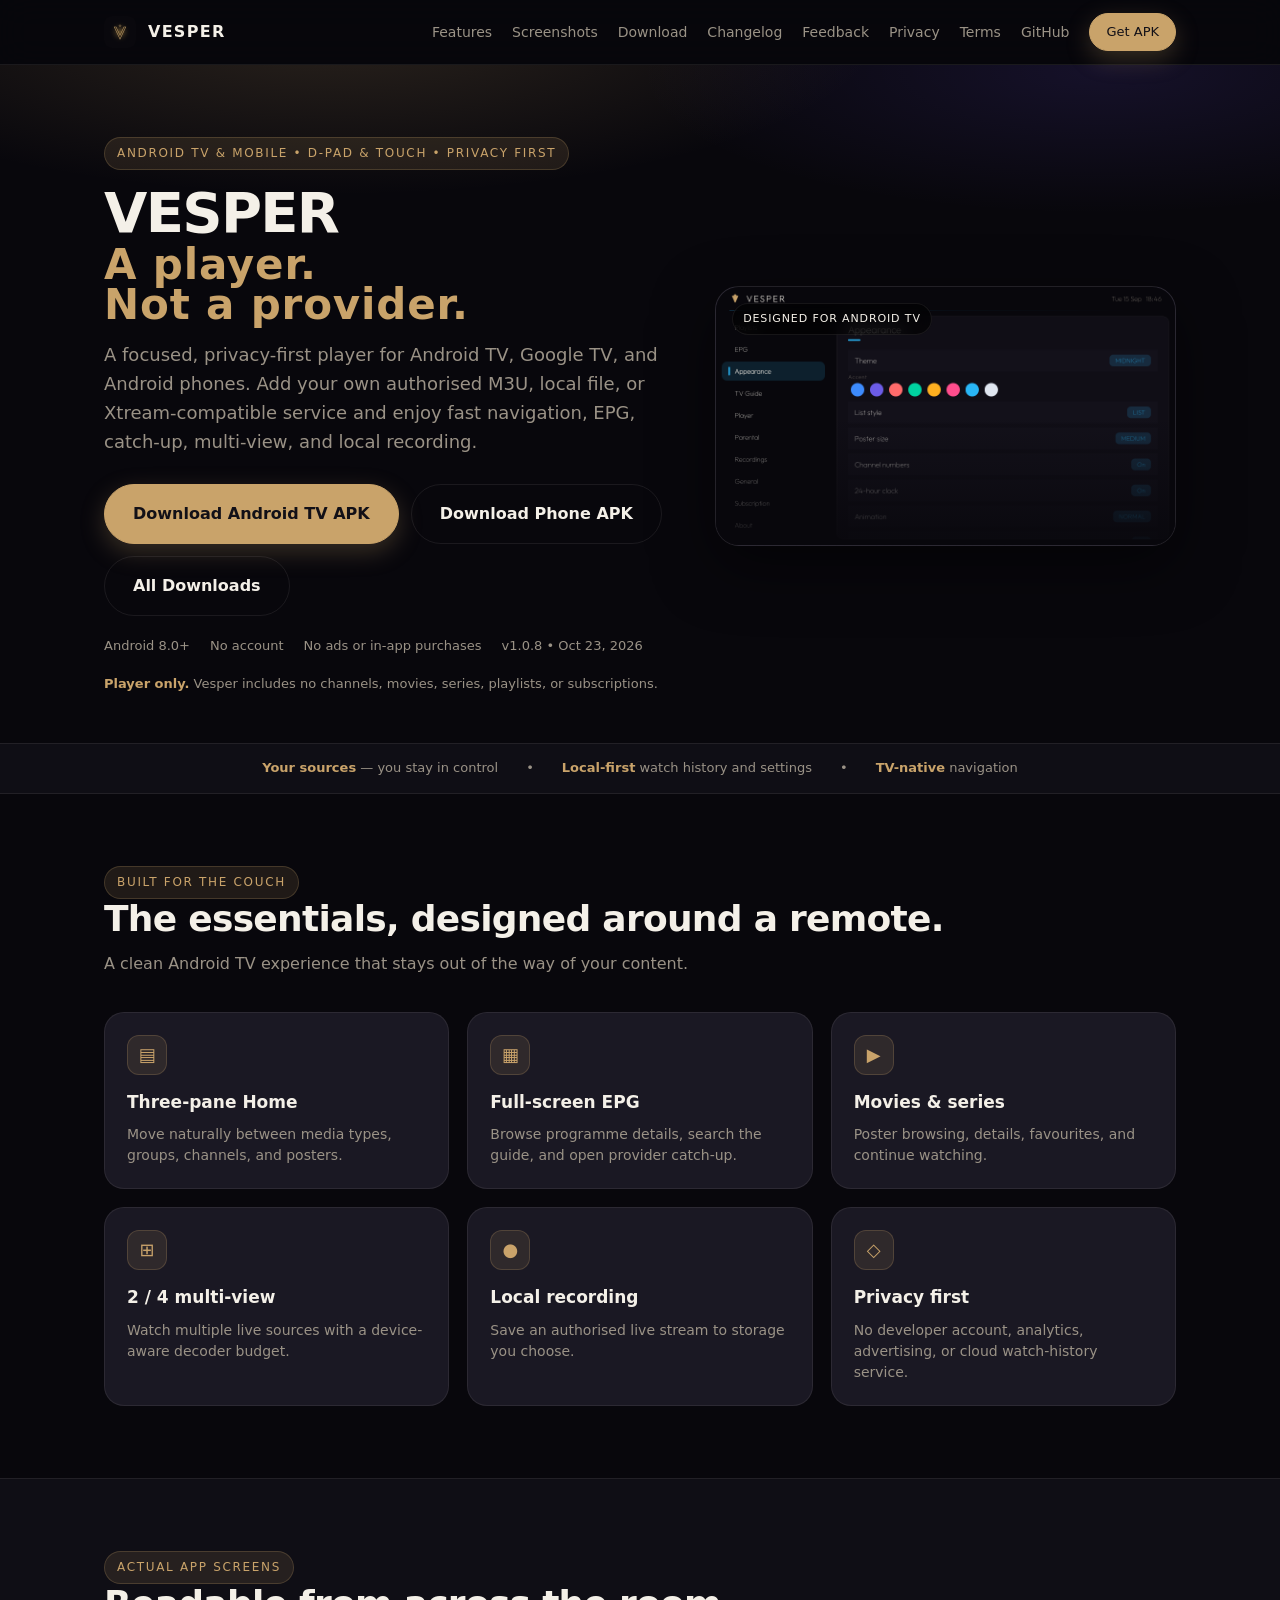
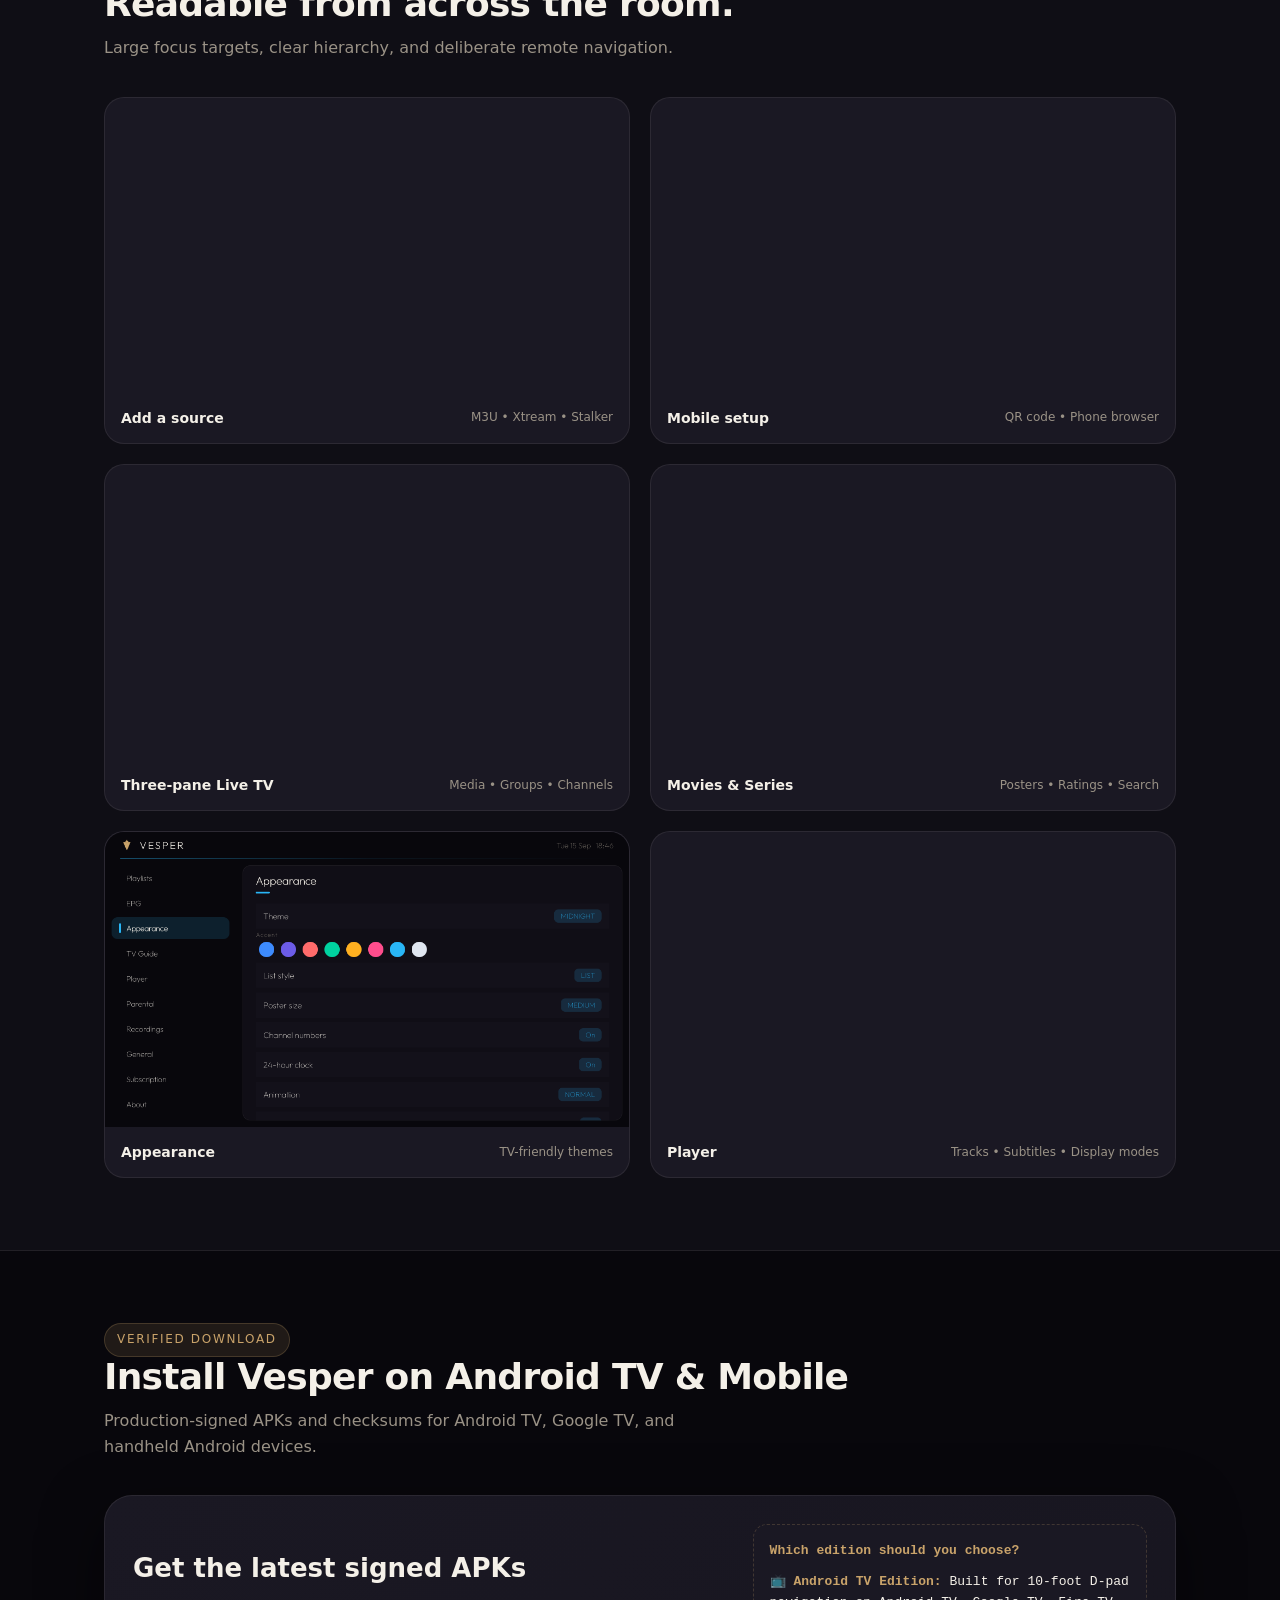
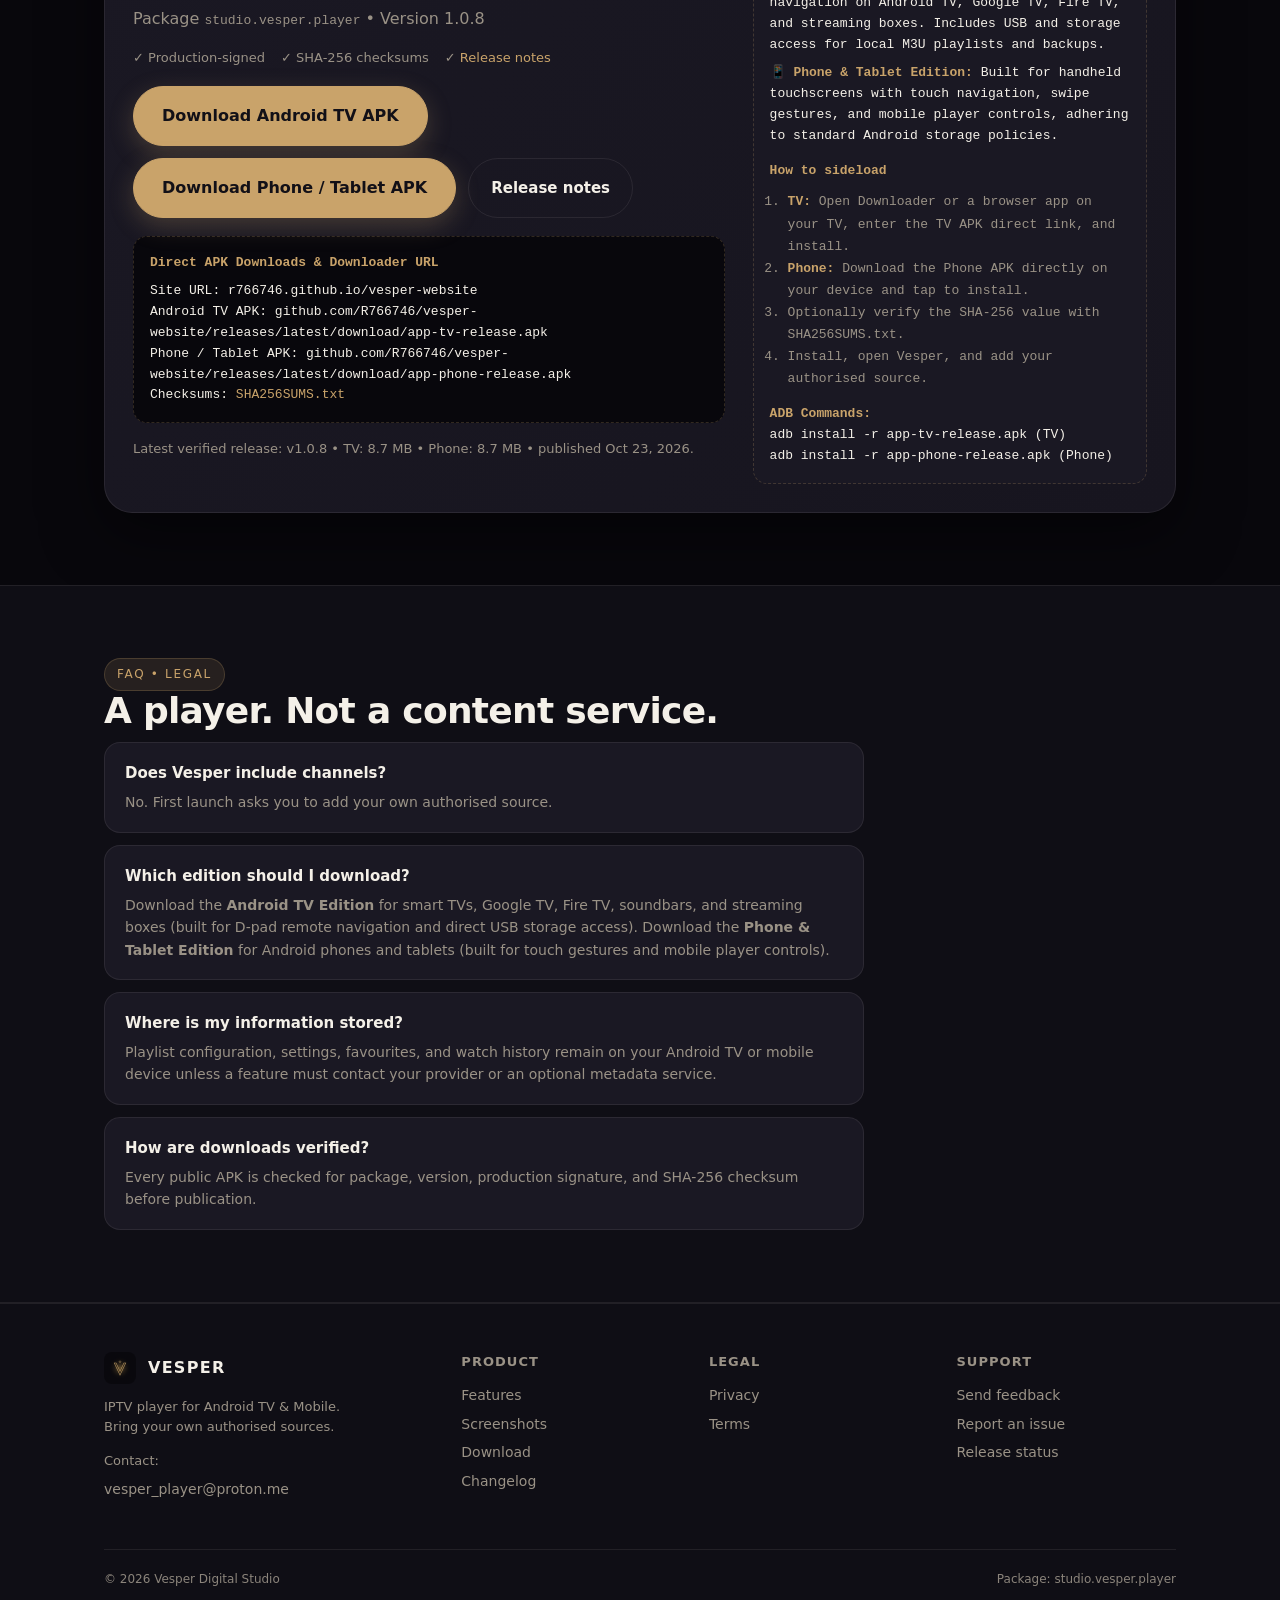
==== commit d6ee2c0e: "feat(website): add multi-flavor APK downloads for Android TV and Mobile v1.0.8" ====
--- a/index.html
+++ b/index.html
@@ -3,12 +3,12 @@
 <head>
   <meta charset="utf-8"/>
   <meta name="viewport" content="width=device-width, initial-scale=1"/>
-  <title>Vesper — IPTV Player for Android TV</title>
-  <meta name="description" content="Vesper is a privacy-first IPTV player for Android TV. Bring your own authorised M3U, local file, or Xtream-compatible service."/>
+  <title>Vesper — IPTV Player for Android TV &amp; Mobile</title>
+  <meta name="description" content="Vesper is a privacy-first IPTV player for Android TV and Android mobile devices. Bring your own authorised M3U, local file, or Xtream-compatible service."/>
   <meta name="referrer" content="strict-origin-when-cross-origin"/>
   <meta http-equiv="Content-Security-Policy" content="default-src 'self'; img-src 'self' data:; script-src 'self'; style-src 'self'; connect-src 'self' https://api.github.com; base-uri 'self'; form-action 'none'; upgrade-insecure-requests"/>
   <link rel="canonical" href="https://r766746.github.io/vesper-website/"/>
-  <meta property="og:title" content="Vesper — IPTV Player for Android TV"/>
+  <meta property="og:title" content="Vesper — IPTV Player for Android TV &amp; Mobile"/>
   <meta property="og:description" content="A fast, privacy-first player built for the couch. Bring your own authorised sources."/>
   <meta property="og:image" content="https://r766746.github.io/vesper-website/assets/feature.png"/>
   <meta property="og:image:width" content="1024"/>
@@ -16,7 +16,7 @@
   <meta property="og:url" content="https://r766746.github.io/vesper-website/"/>
   <meta property="og:type" content="website"/>
   <meta name="twitter:card" content="summary_large_image"/>
-  <meta name="twitter:title" content="Vesper — IPTV Player for Android TV"/>
+  <meta name="twitter:title" content="Vesper — IPTV Player for Android TV &amp; Mobile"/>
   <meta name="twitter:description" content="A fast, privacy-first player built for the couch."/>
   <meta name="twitter:image" content="https://r766746.github.io/vesper-website/assets/feature.png"/>
   <meta name="theme-color" content="#08070C"/>
@@ -50,12 +50,13 @@
   <section class="hero">
     <div class="container hero-grid">
       <div>
-        <div class="kicker">Android TV • D-pad native • Privacy first</div>
+        <div class="kicker">Android TV &amp; Mobile • D-pad &amp; Touch • Privacy first</div>
         <h1>VESPER <span>A player.<br/>Not a provider.</span></h1>
-        <p class="lead">A focused 10-foot player for Android TV. Add your own authorised M3U, local file, or Xtream-compatible service and enjoy fast navigation, EPG, catch-up, multi-view, and local recording.</p>
+        <p class="lead">A focused, privacy-first player for Android TV, Google TV, and Android phones. Add your own authorised M3U, local file, or Xtream-compatible service and enjoy fast navigation, EPG, catch-up, multi-view, and local recording.</p>
         <div class="hero-actions">
-          <a id="hero-dl" class="btn btn-primary btn-lg is-disabled" aria-disabled="true" tabindex="-1">Verified APK coming soon</a>
-          <a class="btn btn-ghost btn-lg" href="#screenshots">See the experience</a>
+          <a id="hero-dl" class="btn btn-primary btn-lg is-disabled" aria-disabled="true" tabindex="-1">Download Android TV APK</a>
+          <a id="hero-phone-dl" class="btn btn-ghost btn-lg is-disabled" aria-disabled="true" tabindex="-1">Download Phone APK</a>
+          <a class="btn btn-ghost btn-lg" href="#download">All Downloads</a>
         </div>
         <div class="hero-meta">
           <span>Android 8.0+</span>
@@ -117,35 +118,44 @@
   <section id="download" class="section">
     <div class="container">
       <div class="kicker">Verified download</div>
-      <h2>Install Vesper on Android TV</h2>
-      <p class="sub">Production APKs and checksums are published through the official Vesper GitHub Releases page.</p>
+      <h2>Install Vesper on Android TV &amp; Mobile</h2>
+      <p class="sub">Production-signed APKs and checksums for Android TV, Google TV, and handheld Android devices.</p>
       <div class="download-box">
         <div>
-          <h3>Get the latest signed APK</h3>
+          <h3>Get the latest signed APKs</h3>
           <p class="muted">Package <code>studio.vesper.player</code> • Version <span id="dl-version">pending</span></p>
-          <div class="dl-meta"><span>✓ Production-signed</span><span>✓ SHA-256 checksum</span><span>✓ <a href="./changelog.html">Release notes</a></span></div>
+          <div class="dl-meta"><span>✓ Production-signed</span><span>✓ SHA-256 checksums</span><span>✓ <a href="./changelog.html">Release notes</a></span></div>
           <div class="dl-actions">
-            <a id="dl-btn" class="btn btn-primary btn-lg is-disabled" aria-disabled="true" tabindex="-1">Verified APK coming soon</a>
-            <a id="release-history-link" class="btn btn-ghost" href="./changelog.html">Release status</a>
+            <a id="dl-tv-btn" class="btn btn-primary btn-lg is-disabled" aria-disabled="true" tabindex="-1">Download Android TV APK</a>
+            <a id="dl-phone-btn" class="btn btn-primary btn-lg is-disabled" aria-disabled="true" tabindex="-1">Download Phone &amp; Tablet APK</a>
+            <a id="release-history-link" class="btn btn-ghost" href="./changelog.html">Release notes</a>
           </div>
           <div class="code-box download-details">
-            <div><b>Downloader app on TV</b></div>
-            <div class="detail-row">Site: <code>r766746.github.io/vesper-website</code></div>
-            <div>Direct APK: <code id="direct-apk">Available after verification</code></div>
-            <div>Checksum: <code id="checksum-link">Published with the APK</code></div>
+            <div><b>Direct APK Downloads &amp; Downloader URL</b></div>
+            <div class="detail-row">Site URL: <code>r766746.github.io/vesper-website</code></div>
+            <div>Android TV APK: <code id="direct-tv-apk">Available after verification</code></div>
+            <div>Phone / Tablet APK: <code id="direct-phone-apk">Available after verification</code></div>
+            <div>Checksums: <code id="checksum-link">Published with the APK</code></div>
           </div>
           <div id="release-notes" class="small muted release-status" aria-live="polite">Checking verified release information…</div>
         </div>
         <div class="code-box install-box">
+          <b>Which edition should you choose?</b>
+          <div class="edition-guide">
+            <div class="edition-row"><b>📺 Android TV Edition:</b> Built for 10-foot D-pad navigation on Android TV, Google TV, Fire TV, and streaming boxes. Includes USB and storage access for local M3U playlists and backups.</div>
+            <div><b>📱 Phone &amp; Tablet Edition:</b> Built for handheld touchscreens with touch navigation, swipe gestures, and mobile player controls, adhering to standard Android storage policies.</div>
+          </div>
           <b>How to sideload</b>
           <ol class="install-steps muted">
-            <li>Allow installs from your trusted Downloader or file-manager app.</li>
-            <li>Open this site on the TV and download the production APK.</li>
-            <li>Optionally compare its SHA-256 value with the published checksum.</li>
+            <li><b>TV:</b> Open Downloader or a browser app on your TV, enter the TV APK direct link, and install.</li>
+            <li><b>Phone:</b> Download the Phone APK directly on your device and tap to install.</li>
+            <li>Optionally verify the SHA-256 value with <code>SHA256SUMS.txt</code>.</li>
             <li>Install, open Vesper, and add your authorised source.</li>
           </ol>
-          <div class="install-note"><b>Updates:</b> Future <code>studio.vesper.player</code> builds update in place when the signing certificate matches. Legacy <code>com.nova.iptv</code> test builds are separate installations and their local data does not migrate automatically.</div>
-          <div class="install-note"><b>ADB:</b><br/><code>adb install -r app-release.apk</code></div>
+          <div class="install-note"><b>ADB Commands:</b><br/>
+            <code>adb install -r app-tv-release.apk</code> (TV)<br/>
+            <code>adb install -r app-phone-release.apk</code> (Phone)
+          </div>
         </div>
       </div>
     </div>
@@ -157,7 +167,8 @@
       <h2>A player. Not a content service.</h2>
       <div class="faq">
         <article class="faq-item"><h3>Does Vesper include channels?</h3><p>No. First launch asks you to add your own authorised source.</p></article>
-        <article class="faq-item"><h3>Where is my information stored?</h3><p>Playlist configuration, settings, favourites, and watch history remain on your Android TV unless a feature must contact your provider or an optional metadata service.</p></article>
+        <article class="faq-item"><h3>Which edition should I download?</h3><p>Download the <b>Android TV Edition</b> for smart TVs, Google TV, Fire TV, soundbars, and streaming boxes (built for D-pad remote navigation and direct USB storage access). Download the <b>Phone &amp; Tablet Edition</b> for Android phones and tablets (built for touch gestures and mobile player controls).</p></article>
+        <article class="faq-item"><h3>Where is my information stored?</h3><p>Playlist configuration, settings, favourites, and watch history remain on your Android TV or mobile device unless a feature must contact your provider or an optional metadata service.</p></article>
         <article class="faq-item"><h3>How are downloads verified?</h3><p>Every public APK is checked for package, version, production signature, and SHA-256 checksum before publication.</p></article>
       </div>
     </div>
@@ -169,7 +180,7 @@
     <div class="footer-grid">
       <div>
         <div class="brand"><img src="./assets/app_icon.png" width="512" height="512" alt=""/> VESPER</div>
-        <p class="muted small">IPTV player for Android TV.<br/>Bring your own authorised sources.</p>
+        <p class="muted small">IPTV player for Android TV &amp; Mobile.<br/>Bring your own authorised sources.</p>
         <p class="small muted footer-contact">Contact: <a href="mailto:vesper_player@proton.me">vesper_player@proton.me</a></p>
       </div>
       <div><h4>Product</h4><a href="#features">Features</a><a href="#screenshots">Screenshots</a><a href="#download">Download</a><a href="./changelog.html">Changelog</a></div>
--- a/assets/style.css
+++ b/assets/style.css
@@ -206,6 +206,8 @@
 .detail-row{margin-top:8px}
 .release-status{margin-top:16px}
 .install-box{background:var(--card)}
+.edition-guide{margin:10px 0 14px; font-size:13px; line-height:1.6}
+.edition-row{margin-bottom:8px}
 .install-steps{margin:10px 0 0 18px; padding:0; line-height:1.7}
 .install-note{margin-top:14px}
 
